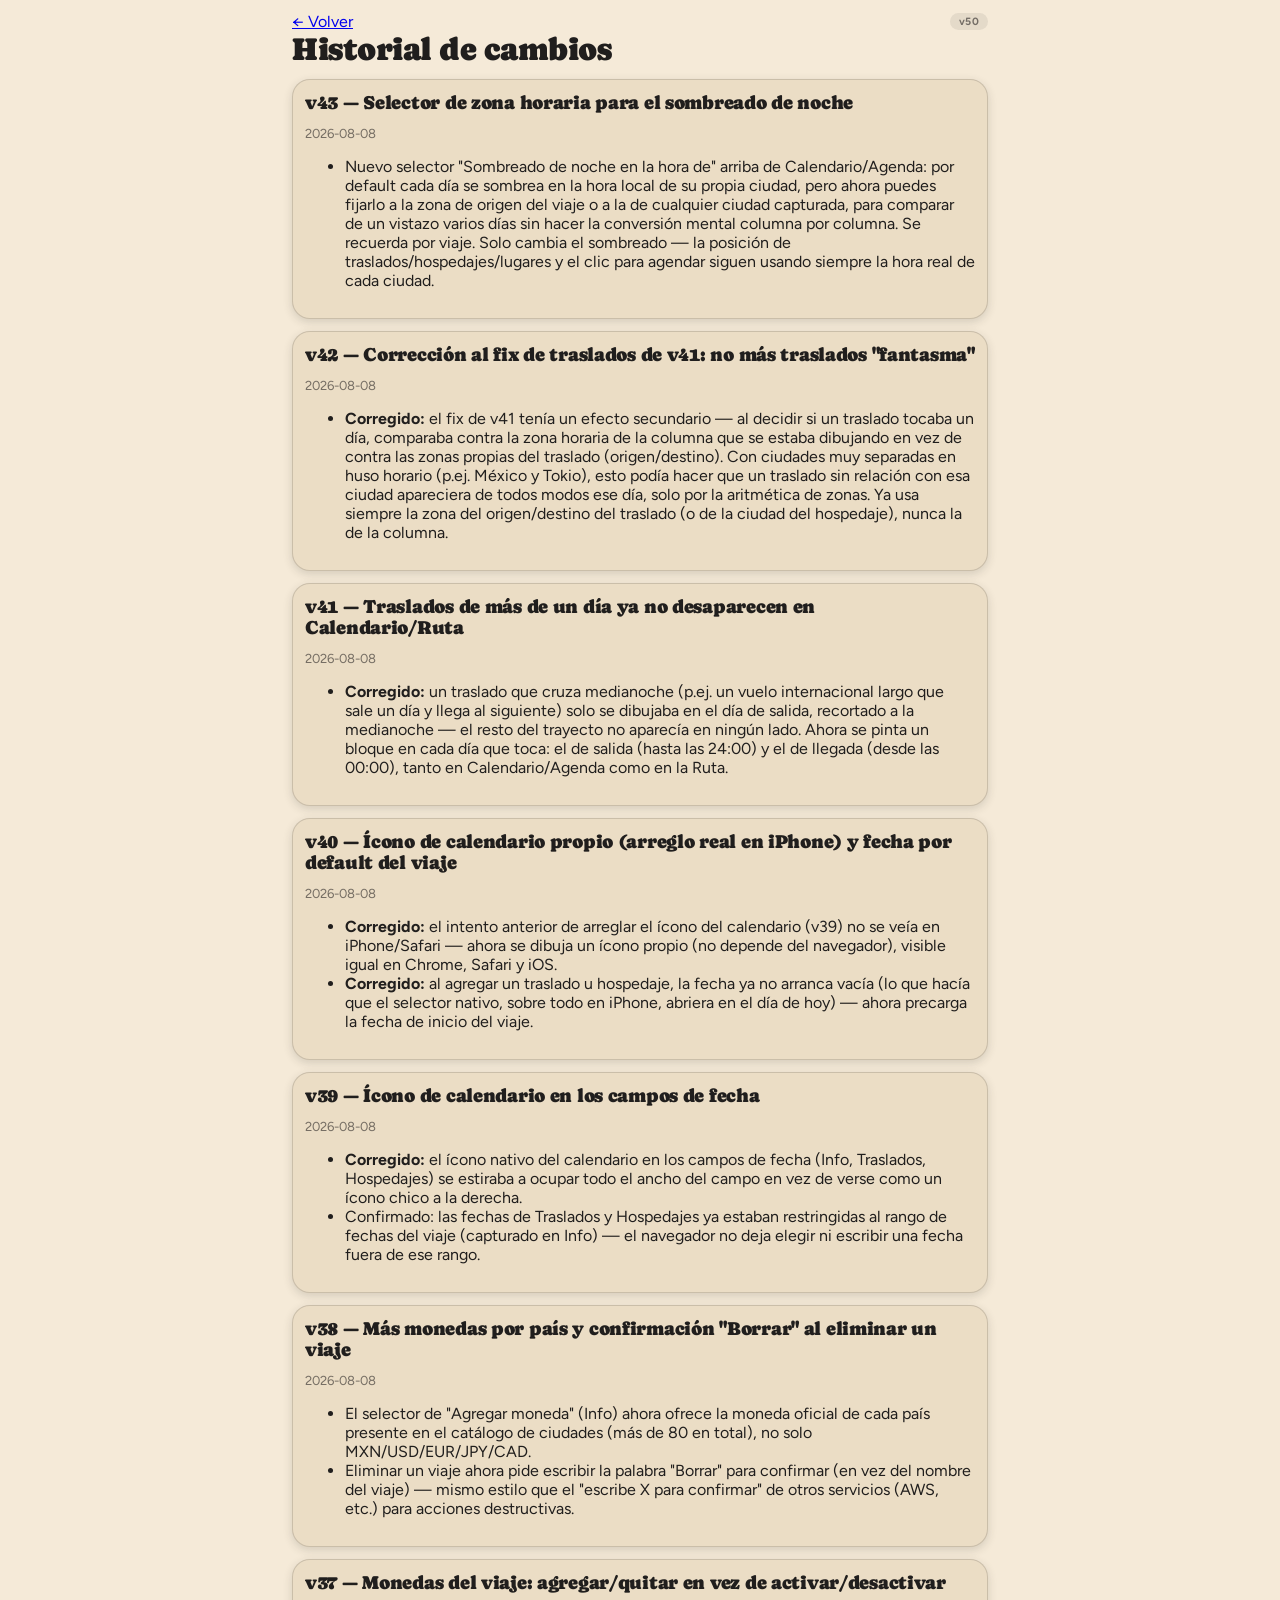
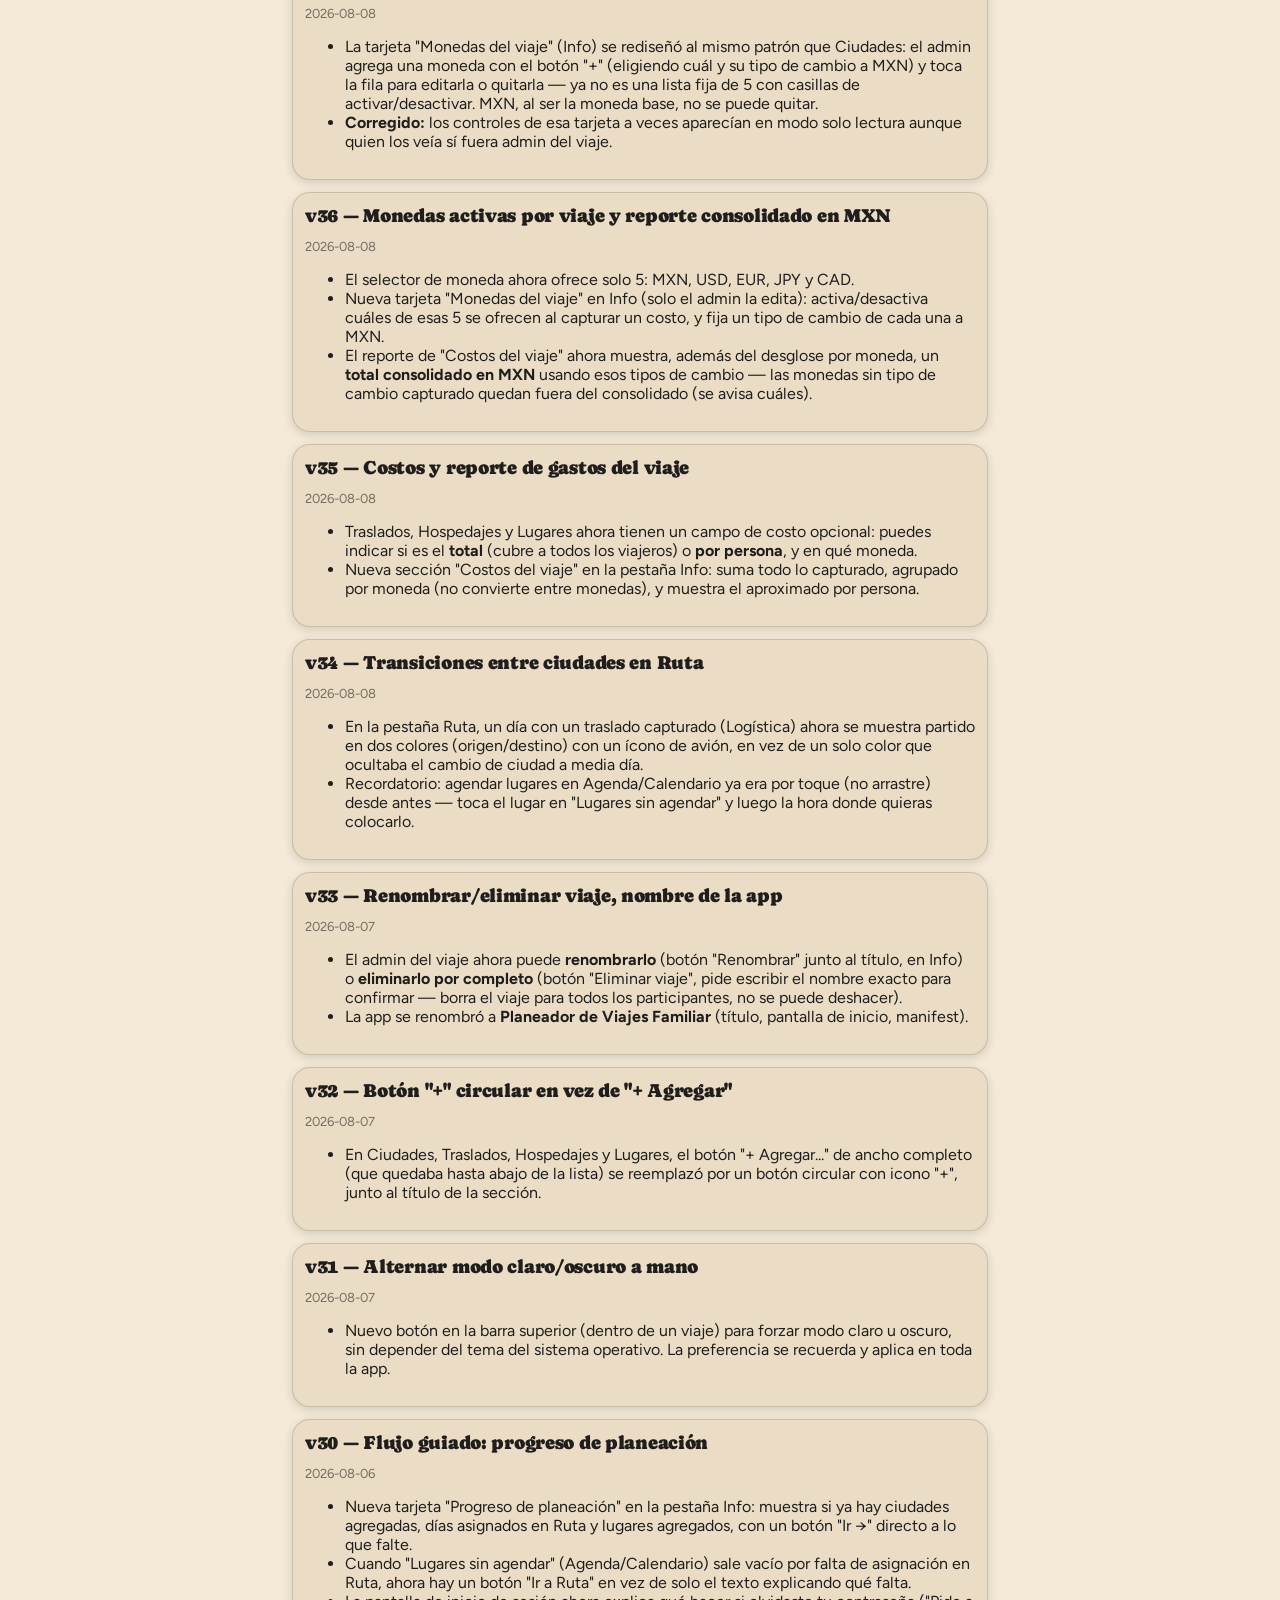
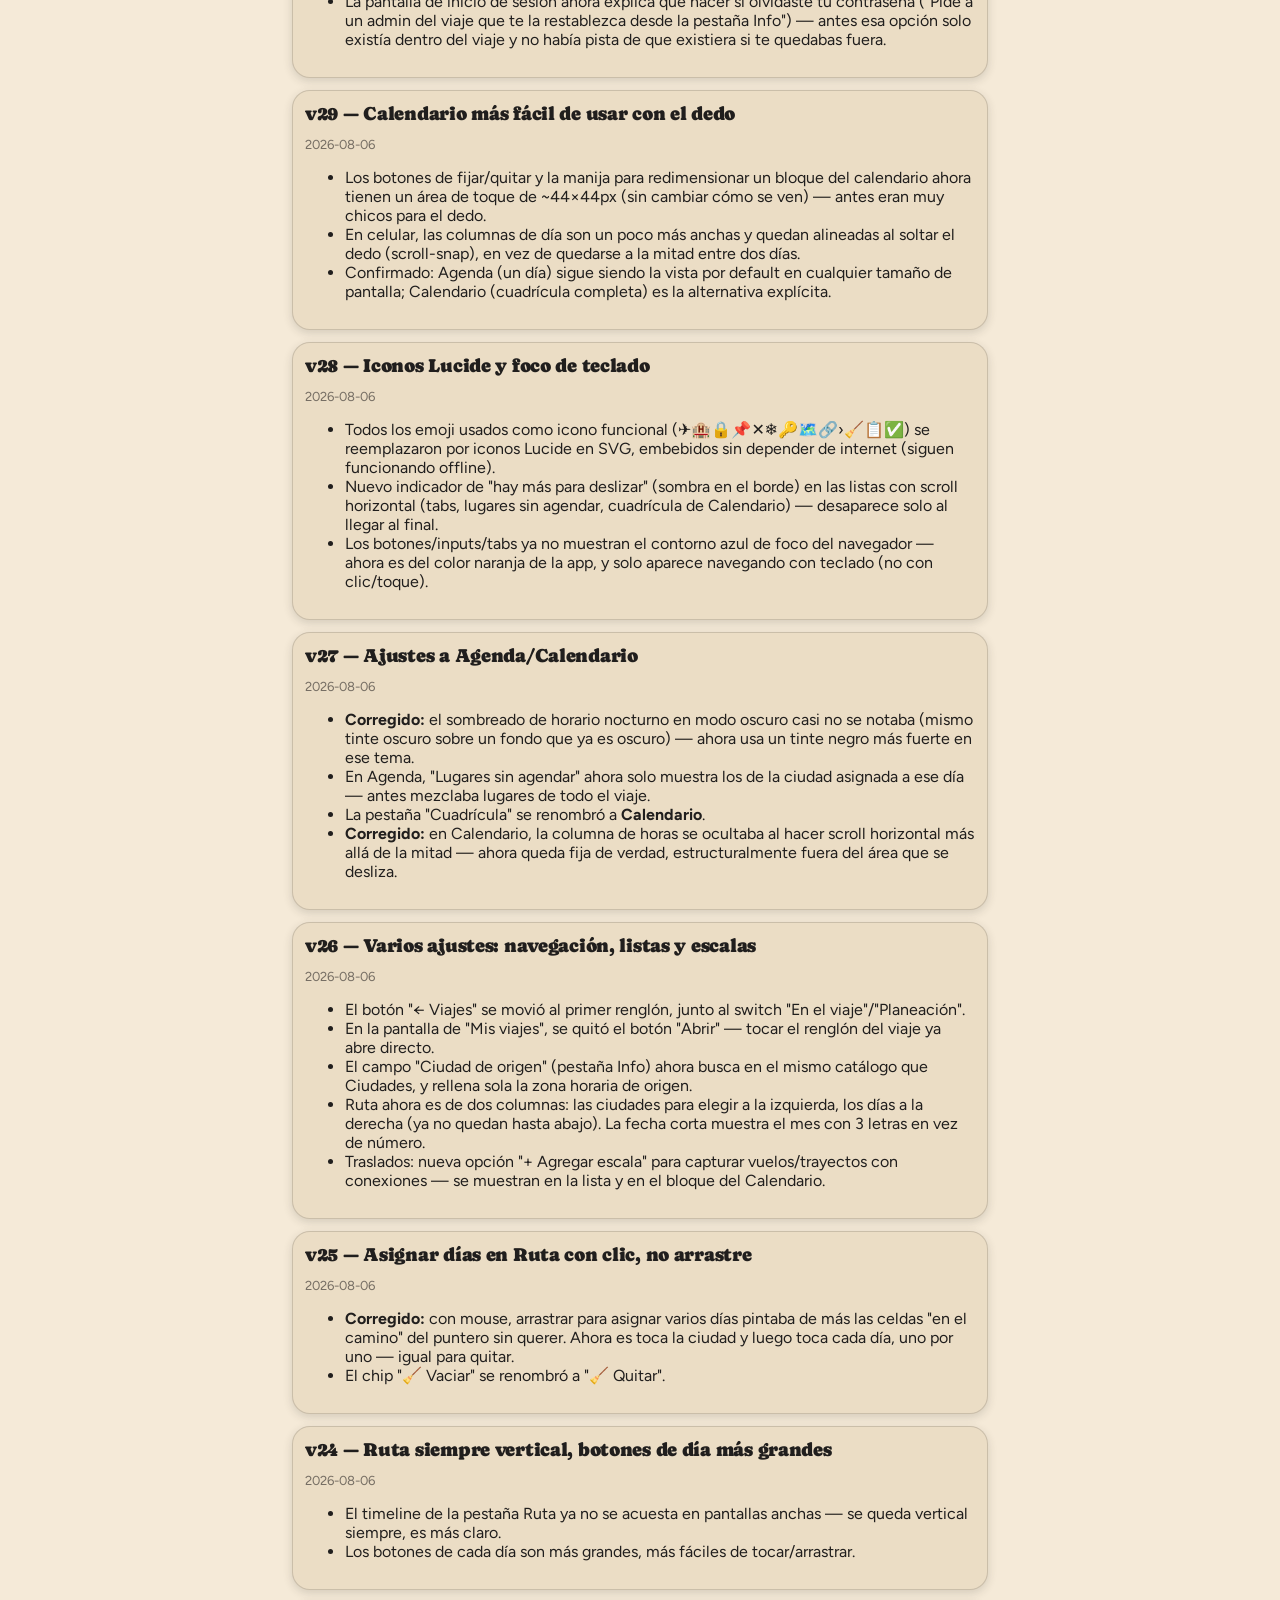
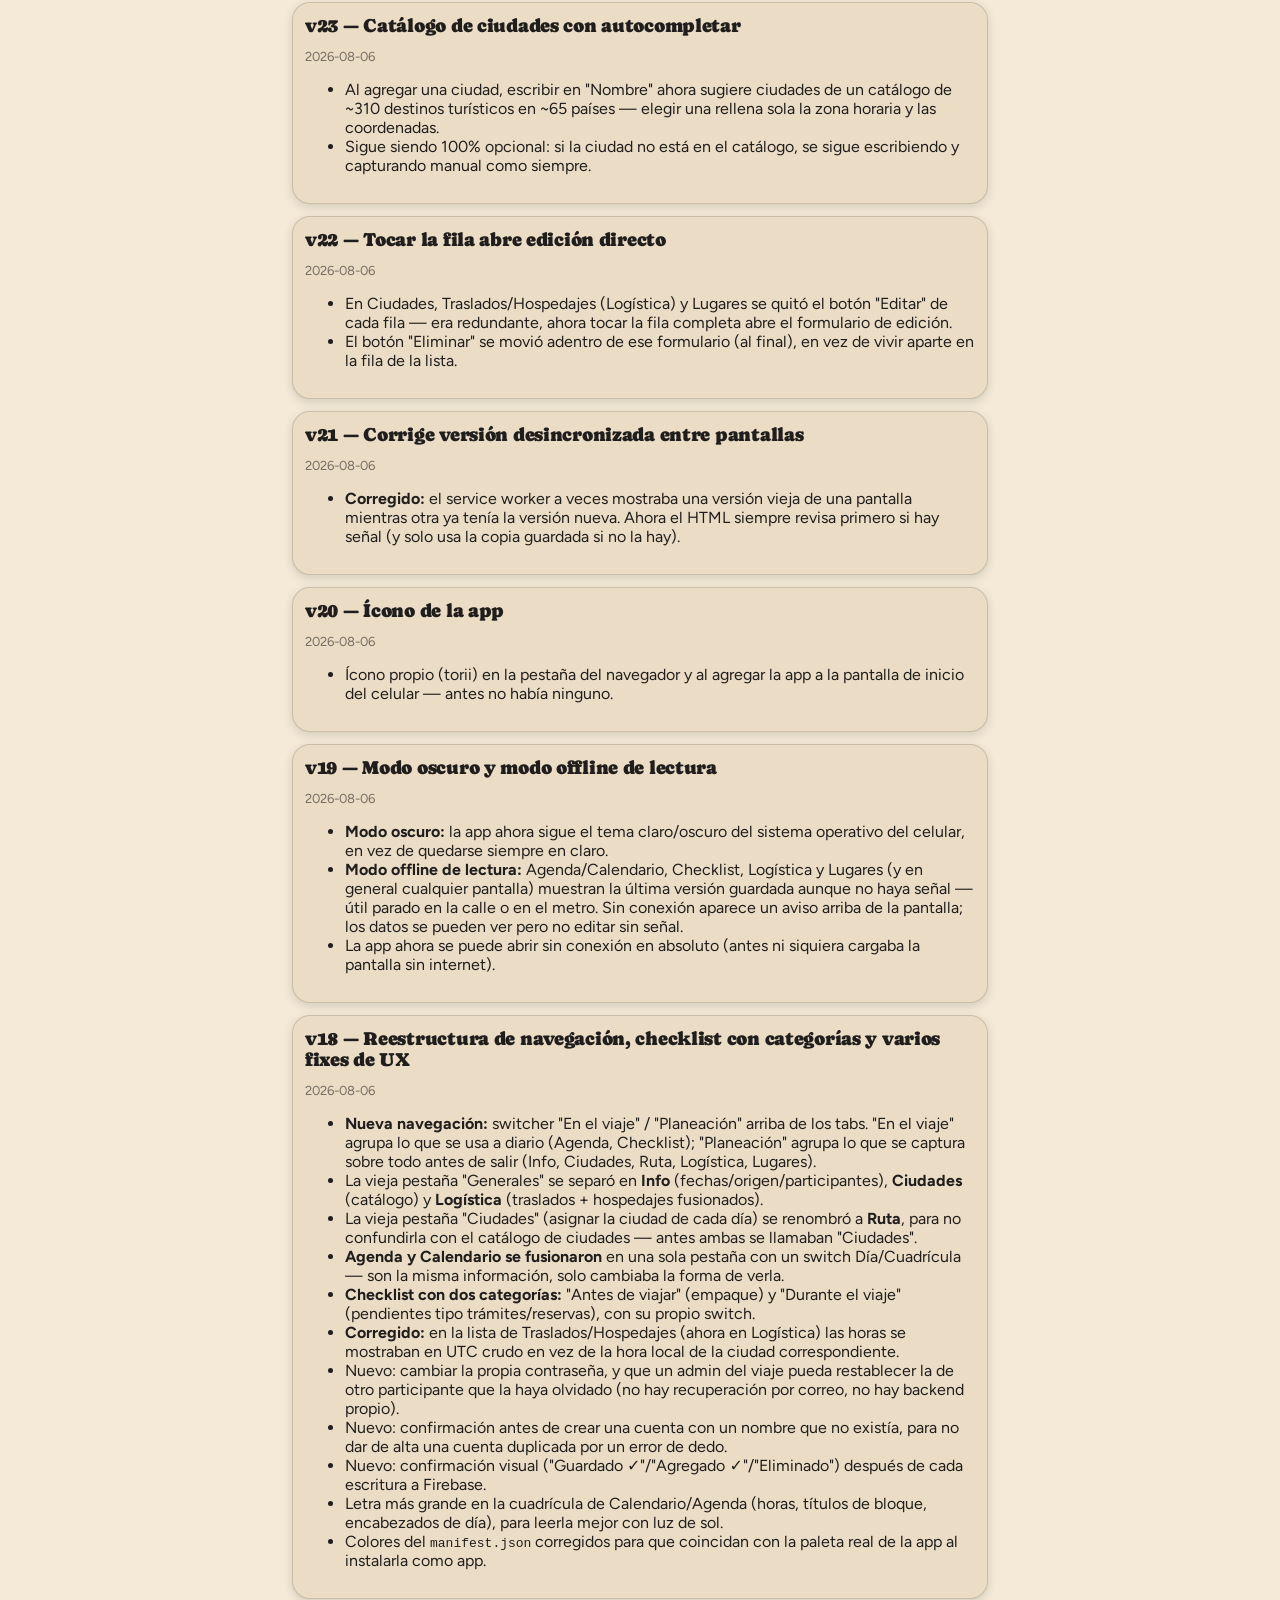
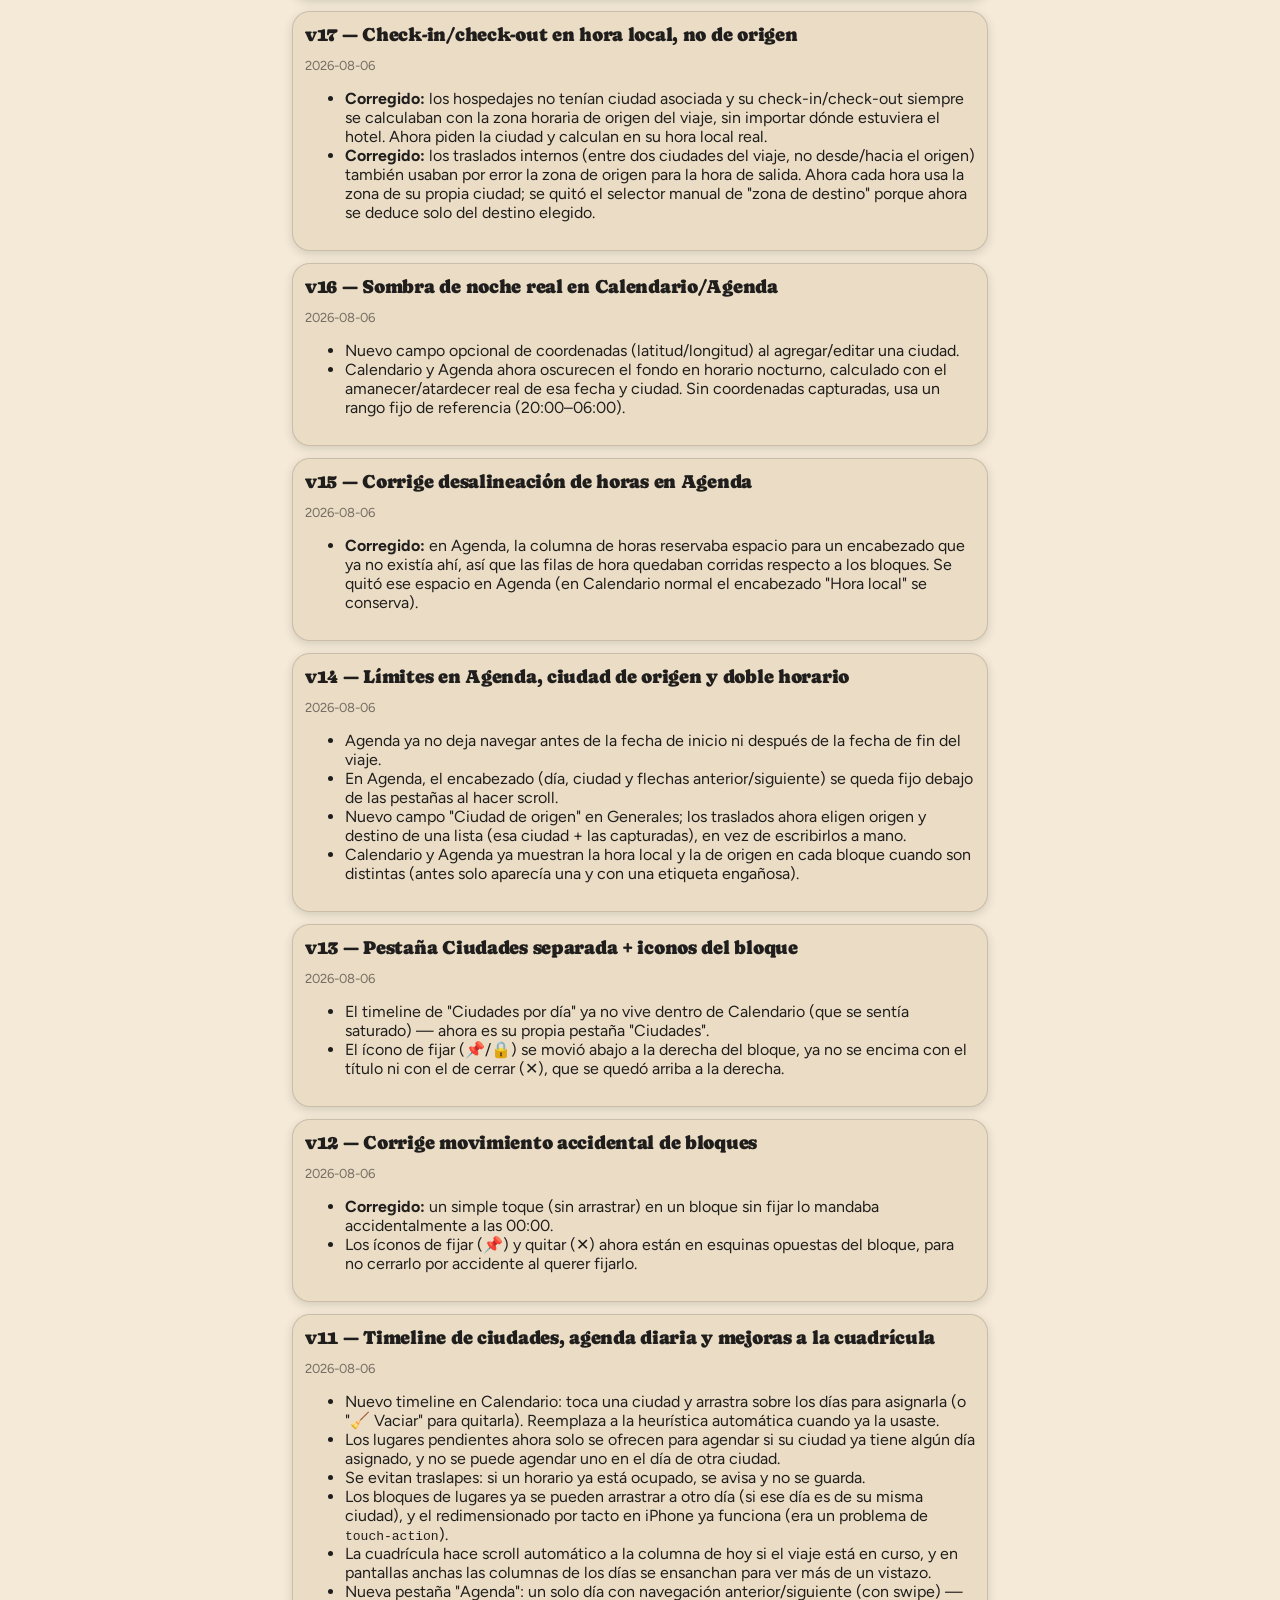
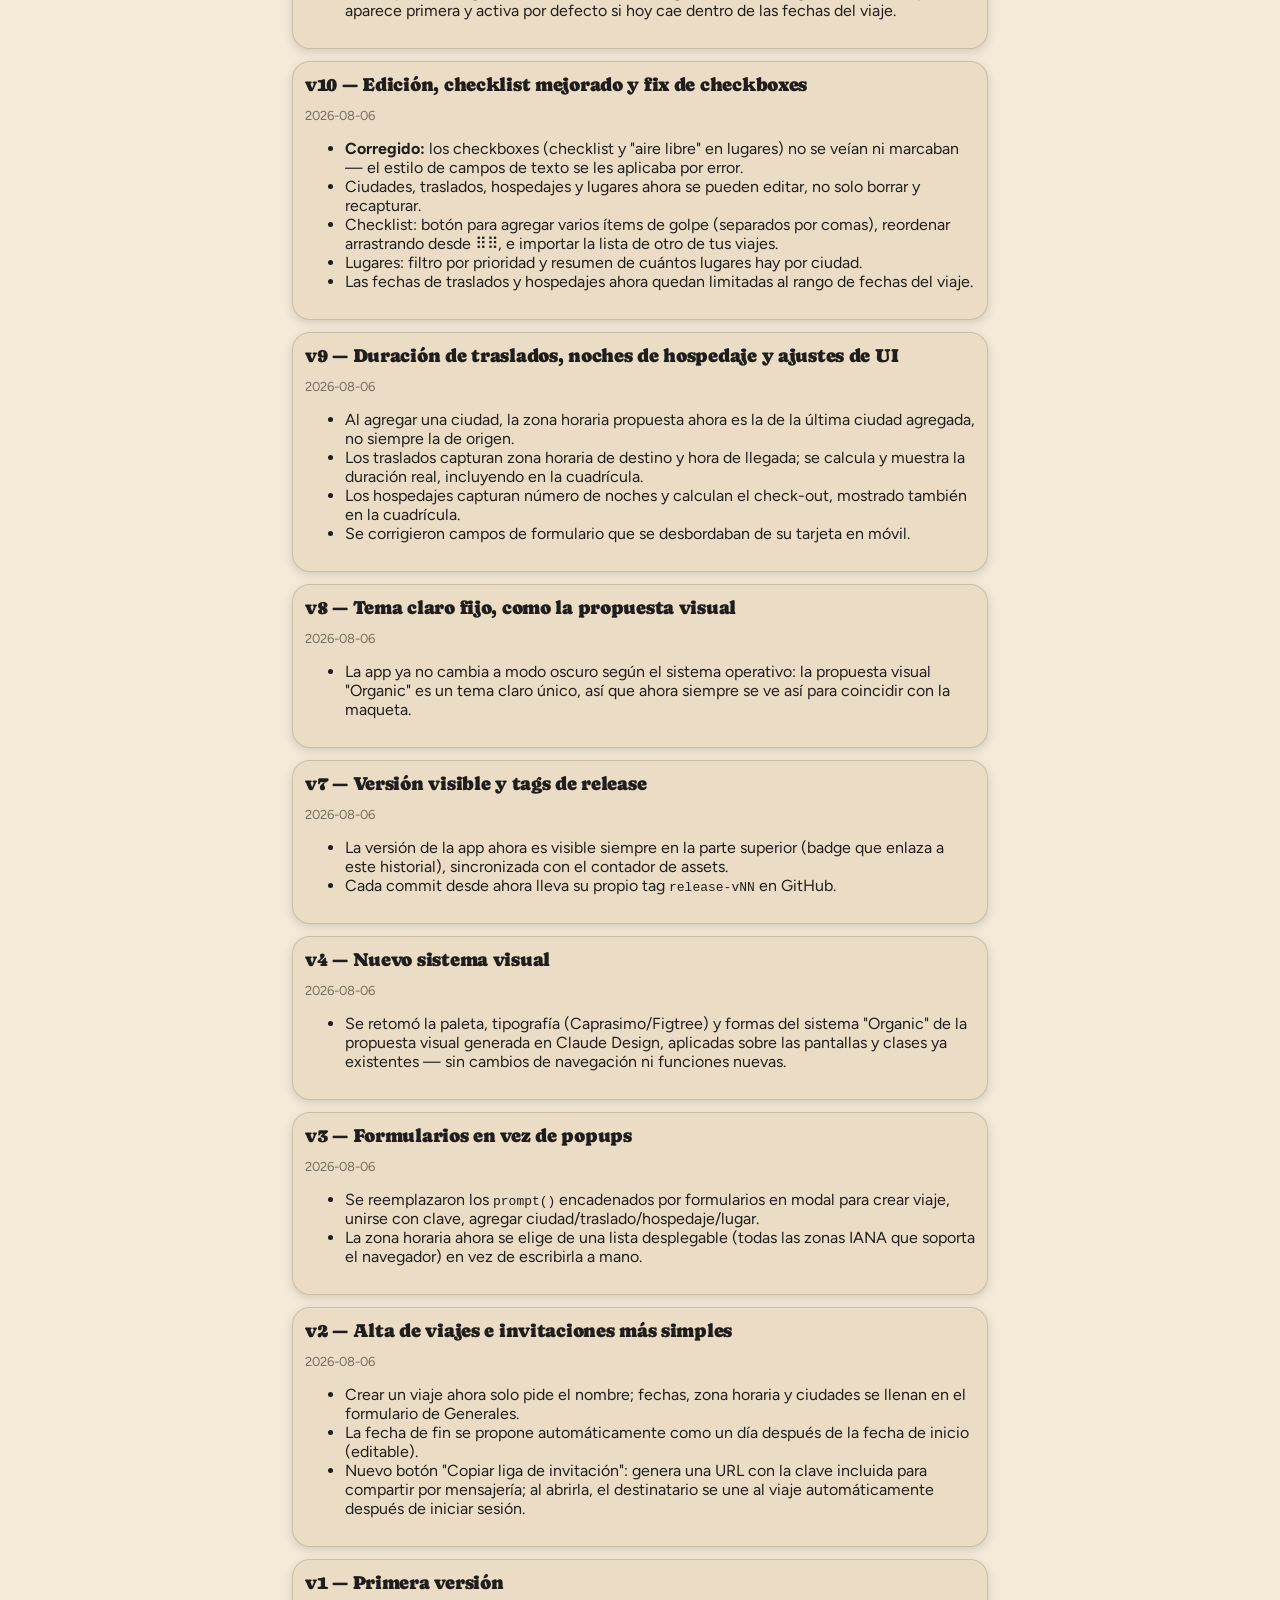
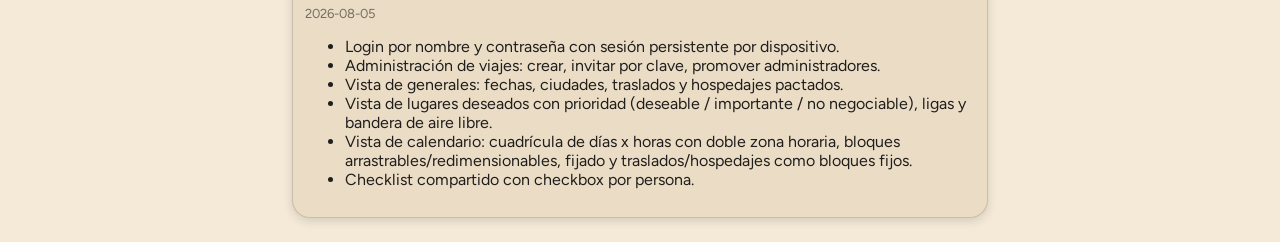
==== historial.html @ 8b8c6924 "feat: accesos directos a Mapa/sitio web en los bloques de Calendario/Agenda Si un lugar tiene liga d" ====
<!DOCTYPE html>
<html lang="es">
<head>
<meta charset="UTF-8">
<meta name="viewport" content="width=device-width, initial-scale=1">
<meta name="theme-color" content="#c67139" media="(prefers-color-scheme: light)">
<meta name="theme-color" content="#1c1815" media="(prefers-color-scheme: dark)">
<script src="js/tema.js?v=50"></script>
<title>Historial de cambios — Planeador Familiar</title>
<link rel="manifest" href="manifest.json">
<link rel="icon" type="image/png" sizes="16x16" href="icons/favicon-16.png">
<link rel="icon" type="image/png" sizes="32x32" href="icons/favicon-32.png">
<link rel="icon" type="image/png" sizes="48x48" href="icons/favicon-48.png">
<link rel="apple-touch-icon" href="icons/apple-touch-icon.png">
<link rel="stylesheet" href="css/estilos.css?v=50">
</head>
<body>
  <div class="contenedor">
    <div style="display:flex;justify-content:space-between;align-items:center;">
      <a href="index.html">← Volver</a>
      <span class="version-badge" id="badge-version"></span>
    </div>
    <h1>Historial de cambios</h1>

    <div class="tarjeta">
      <h3>v43 — Selector de zona horaria para el sombreado de noche</h3>
      <p style="font-size:13px;color:var(--color-texto-suave)">2026-08-08</p>
      <ul>
        <li>Nuevo selector "Sombreado de noche en la hora de" arriba de Calendario/Agenda: por default cada día se sombrea en la hora local de su propia ciudad, pero ahora puedes fijarlo a la zona de origen del viaje o a la de cualquier ciudad capturada, para comparar de un vistazo varios días sin hacer la conversión mental columna por columna. Se recuerda por viaje. Solo cambia el sombreado — la posición de traslados/hospedajes/lugares y el clic para agendar siguen usando siempre la hora real de cada ciudad.</li>
      </ul>
    </div>

    <div class="tarjeta">
      <h3>v42 — Corrección al fix de traslados de v41: no más traslados "fantasma"</h3>
      <p style="font-size:13px;color:var(--color-texto-suave)">2026-08-08</p>
      <ul>
        <li><strong>Corregido:</strong> el fix de v41 tenía un efecto secundario — al decidir si un traslado tocaba un día, comparaba contra la zona horaria de la columna que se estaba dibujando en vez de contra las zonas propias del traslado (origen/destino). Con ciudades muy separadas en huso horario (p.ej. México y Tokio), esto podía hacer que un traslado sin relación con esa ciudad apareciera de todos modos ese día, solo por la aritmética de zonas. Ya usa siempre la zona del origen/destino del traslado (o de la ciudad del hospedaje), nunca la de la columna.</li>
      </ul>
    </div>

    <div class="tarjeta">
      <h3>v41 — Traslados de más de un día ya no desaparecen en Calendario/Ruta</h3>
      <p style="font-size:13px;color:var(--color-texto-suave)">2026-08-08</p>
      <ul>
        <li><strong>Corregido:</strong> un traslado que cruza medianoche (p.ej. un vuelo internacional largo que sale un día y llega al siguiente) solo se dibujaba en el día de salida, recortado a la medianoche — el resto del trayecto no aparecía en ningún lado. Ahora se pinta un bloque en cada día que toca: el de salida (hasta las 24:00) y el de llegada (desde las 00:00), tanto en Calendario/Agenda como en la Ruta.</li>
      </ul>
    </div>

    <div class="tarjeta">
      <h3>v40 — Ícono de calendario propio (arreglo real en iPhone) y fecha por default del viaje</h3>
      <p style="font-size:13px;color:var(--color-texto-suave)">2026-08-08</p>
      <ul>
        <li><strong>Corregido:</strong> el intento anterior de arreglar el ícono del calendario (v39) no se veía en iPhone/Safari — ahora se dibuja un ícono propio (no depende del navegador), visible igual en Chrome, Safari y iOS.</li>
        <li><strong>Corregido:</strong> al agregar un traslado u hospedaje, la fecha ya no arranca vacía (lo que hacía que el selector nativo, sobre todo en iPhone, abriera en el día de hoy) — ahora precarga la fecha de inicio del viaje.</li>
      </ul>
    </div>

    <div class="tarjeta">
      <h3>v39 — Ícono de calendario en los campos de fecha</h3>
      <p style="font-size:13px;color:var(--color-texto-suave)">2026-08-08</p>
      <ul>
        <li><strong>Corregido:</strong> el ícono nativo del calendario en los campos de fecha (Info, Traslados, Hospedajes) se estiraba a ocupar todo el ancho del campo en vez de verse como un ícono chico a la derecha.</li>
        <li>Confirmado: las fechas de Traslados y Hospedajes ya estaban restringidas al rango de fechas del viaje (capturado en Info) — el navegador no deja elegir ni escribir una fecha fuera de ese rango.</li>
      </ul>
    </div>

    <div class="tarjeta">
      <h3>v38 — Más monedas por país y confirmación "Borrar" al eliminar un viaje</h3>
      <p style="font-size:13px;color:var(--color-texto-suave)">2026-08-08</p>
      <ul>
        <li>El selector de "Agregar moneda" (Info) ahora ofrece la moneda oficial de cada país presente en el catálogo de ciudades (más de 80 en total), no solo MXN/USD/EUR/JPY/CAD.</li>
        <li>Eliminar un viaje ahora pide escribir la palabra "Borrar" para confirmar (en vez del nombre del viaje) — mismo estilo que el "escribe X para confirmar" de otros servicios (AWS, etc.) para acciones destructivas.</li>
      </ul>
    </div>

    <div class="tarjeta">
      <h3>v37 — Monedas del viaje: agregar/quitar en vez de activar/desactivar</h3>
      <p style="font-size:13px;color:var(--color-texto-suave)">2026-08-08</p>
      <ul>
        <li>La tarjeta "Monedas del viaje" (Info) se rediseñó al mismo patrón que Ciudades: el admin agrega una moneda con el botón "+" (eligiendo cuál y su tipo de cambio a MXN) y toca la fila para editarla o quitarla — ya no es una lista fija de 5 con casillas de activar/desactivar. MXN, al ser la moneda base, no se puede quitar.</li>
        <li><strong>Corregido:</strong> los controles de esa tarjeta a veces aparecían en modo solo lectura aunque quien los veía sí fuera admin del viaje.</li>
      </ul>
    </div>

    <div class="tarjeta">
      <h3>v36 — Monedas activas por viaje y reporte consolidado en MXN</h3>
      <p style="font-size:13px;color:var(--color-texto-suave)">2026-08-08</p>
      <ul>
        <li>El selector de moneda ahora ofrece solo 5: MXN, USD, EUR, JPY y CAD.</li>
        <li>Nueva tarjeta "Monedas del viaje" en Info (solo el admin la edita): activa/desactiva cuáles de esas 5 se ofrecen al capturar un costo, y fija un tipo de cambio de cada una a MXN.</li>
        <li>El reporte de "Costos del viaje" ahora muestra, además del desglose por moneda, un <strong>total consolidado en MXN</strong> usando esos tipos de cambio — las monedas sin tipo de cambio capturado quedan fuera del consolidado (se avisa cuáles).</li>
      </ul>
    </div>

    <div class="tarjeta">
      <h3>v35 — Costos y reporte de gastos del viaje</h3>
      <p style="font-size:13px;color:var(--color-texto-suave)">2026-08-08</p>
      <ul>
        <li>Traslados, Hospedajes y Lugares ahora tienen un campo de costo opcional: puedes indicar si es el <strong>total</strong> (cubre a todos los viajeros) o <strong>por persona</strong>, y en qué moneda.</li>
        <li>Nueva sección "Costos del viaje" en la pestaña Info: suma todo lo capturado, agrupado por moneda (no convierte entre monedas), y muestra el aproximado por persona.</li>
      </ul>
    </div>

    <div class="tarjeta">
      <h3>v34 — Transiciones entre ciudades en Ruta</h3>
      <p style="font-size:13px;color:var(--color-texto-suave)">2026-08-08</p>
      <ul>
        <li>En la pestaña Ruta, un día con un traslado capturado (Logística) ahora se muestra partido en dos colores (origen/destino) con un ícono de avión, en vez de un solo color que ocultaba el cambio de ciudad a media día.</li>
        <li>Recordatorio: agendar lugares en Agenda/Calendario ya era por toque (no arrastre) desde antes — toca el lugar en "Lugares sin agendar" y luego la hora donde quieras colocarlo.</li>
      </ul>
    </div>

    <div class="tarjeta">
      <h3>v33 — Renombrar/eliminar viaje, nombre de la app</h3>
      <p style="font-size:13px;color:var(--color-texto-suave)">2026-08-07</p>
      <ul>
        <li>El admin del viaje ahora puede <strong>renombrarlo</strong> (botón "Renombrar" junto al título, en Info) o <strong>eliminarlo por completo</strong> (botón "Eliminar viaje", pide escribir el nombre exacto para confirmar — borra el viaje para todos los participantes, no se puede deshacer).</li>
        <li>La app se renombró a <strong>Planeador de Viajes Familiar</strong> (título, pantalla de inicio, manifest).</li>
      </ul>
    </div>

    <div class="tarjeta">
      <h3>v32 — Botón "+" circular en vez de "+ Agregar"</h3>
      <p style="font-size:13px;color:var(--color-texto-suave)">2026-08-07</p>
      <ul>
        <li>En Ciudades, Traslados, Hospedajes y Lugares, el botón "+ Agregar..." de ancho completo (que quedaba hasta abajo de la lista) se reemplazó por un botón circular con icono "+", junto al título de la sección.</li>
      </ul>
    </div>

    <div class="tarjeta">
      <h3>v31 — Alternar modo claro/oscuro a mano</h3>
      <p style="font-size:13px;color:var(--color-texto-suave)">2026-08-07</p>
      <ul>
        <li>Nuevo botón en la barra superior (dentro de un viaje) para forzar modo claro u oscuro, sin depender del tema del sistema operativo. La preferencia se recuerda y aplica en toda la app.</li>
      </ul>
    </div>

    <div class="tarjeta">
      <h3>v30 — Flujo guiado: progreso de planeación</h3>
      <p style="font-size:13px;color:var(--color-texto-suave)">2026-08-06</p>
      <ul>
        <li>Nueva tarjeta "Progreso de planeación" en la pestaña Info: muestra si ya hay ciudades agregadas, días asignados en Ruta y lugares agregados, con un botón "Ir →" directo a lo que falte.</li>
        <li>Cuando "Lugares sin agendar" (Agenda/Calendario) sale vacío por falta de asignación en Ruta, ahora hay un botón "Ir a Ruta" en vez de solo el texto explicando qué falta.</li>
        <li>La pantalla de inicio de sesión ahora explica qué hacer si olvidaste tu contraseña ("Pide a un admin del viaje que te la restablezca desde la pestaña Info") — antes esa opción solo existía dentro del viaje y no había pista de que existiera si te quedabas fuera.</li>
      </ul>
    </div>

    <div class="tarjeta">
      <h3>v29 — Calendario más fácil de usar con el dedo</h3>
      <p style="font-size:13px;color:var(--color-texto-suave)">2026-08-06</p>
      <ul>
        <li>Los botones de fijar/quitar y la manija para redimensionar un bloque del calendario ahora tienen un área de toque de ~44×44px (sin cambiar cómo se ven) — antes eran muy chicos para el dedo.</li>
        <li>En celular, las columnas de día son un poco más anchas y quedan alineadas al soltar el dedo (scroll-snap), en vez de quedarse a la mitad entre dos días.</li>
        <li>Confirmado: Agenda (un día) sigue siendo la vista por default en cualquier tamaño de pantalla; Calendario (cuadrícula completa) es la alternativa explícita.</li>
      </ul>
    </div>

    <div class="tarjeta">
      <h3>v28 — Iconos Lucide y foco de teclado</h3>
      <p style="font-size:13px;color:var(--color-texto-suave)">2026-08-06</p>
      <ul>
        <li>Todos los emoji usados como icono funcional (✈️🏨🔒📌✕❄️🔑🗺️🔗›🧹📋✅) se reemplazaron por iconos Lucide en SVG, embebidos sin depender de internet (siguen funcionando offline).</li>
        <li>Nuevo indicador de "hay más para deslizar" (sombra en el borde) en las listas con scroll horizontal (tabs, lugares sin agendar, cuadrícula de Calendario) — desaparece solo al llegar al final.</li>
        <li>Los botones/inputs/tabs ya no muestran el contorno azul de foco del navegador — ahora es del color naranja de la app, y solo aparece navegando con teclado (no con clic/toque).</li>
      </ul>
    </div>

    <div class="tarjeta">
      <h3>v27 — Ajustes a Agenda/Calendario</h3>
      <p style="font-size:13px;color:var(--color-texto-suave)">2026-08-06</p>
      <ul>
        <li><strong>Corregido:</strong> el sombreado de horario nocturno en modo oscuro casi no se notaba (mismo tinte oscuro sobre un fondo que ya es oscuro) — ahora usa un tinte negro más fuerte en ese tema.</li>
        <li>En Agenda, "Lugares sin agendar" ahora solo muestra los de la ciudad asignada a ese día — antes mezclaba lugares de todo el viaje.</li>
        <li>La pestaña "Cuadrícula" se renombró a <strong>Calendario</strong>.</li>
        <li><strong>Corregido:</strong> en Calendario, la columna de horas se ocultaba al hacer scroll horizontal más allá de la mitad — ahora queda fija de verdad, estructuralmente fuera del área que se desliza.</li>
      </ul>
    </div>

    <div class="tarjeta">
      <h3>v26 — Varios ajustes: navegación, listas y escalas</h3>
      <p style="font-size:13px;color:var(--color-texto-suave)">2026-08-06</p>
      <ul>
        <li>El botón "← Viajes" se movió al primer renglón, junto al switch "En el viaje"/"Planeación".</li>
        <li>En la pantalla de "Mis viajes", se quitó el botón "Abrir" — tocar el renglón del viaje ya abre directo.</li>
        <li>El campo "Ciudad de origen" (pestaña Info) ahora busca en el mismo catálogo que Ciudades, y rellena sola la zona horaria de origen.</li>
        <li>Ruta ahora es de dos columnas: las ciudades para elegir a la izquierda, los días a la derecha (ya no quedan hasta abajo). La fecha corta muestra el mes con 3 letras en vez de número.</li>
        <li>Traslados: nueva opción "+ Agregar escala" para capturar vuelos/trayectos con conexiones — se muestran en la lista y en el bloque del Calendario.</li>
      </ul>
    </div>

    <div class="tarjeta">
      <h3>v25 — Asignar días en Ruta con clic, no arrastre</h3>
      <p style="font-size:13px;color:var(--color-texto-suave)">2026-08-06</p>
      <ul>
        <li><strong>Corregido:</strong> con mouse, arrastrar para asignar varios días pintaba de más las celdas "en el camino" del puntero sin querer. Ahora es toca la ciudad y luego toca cada día, uno por uno — igual para quitar.</li>
        <li>El chip "🧹 Vaciar" se renombró a "🧹 Quitar".</li>
      </ul>
    </div>

    <div class="tarjeta">
      <h3>v24 — Ruta siempre vertical, botones de día más grandes</h3>
      <p style="font-size:13px;color:var(--color-texto-suave)">2026-08-06</p>
      <ul>
        <li>El timeline de la pestaña Ruta ya no se acuesta en pantallas anchas — se queda vertical siempre, es más claro.</li>
        <li>Los botones de cada día son más grandes, más fáciles de tocar/arrastrar.</li>
      </ul>
    </div>

    <div class="tarjeta">
      <h3>v23 — Catálogo de ciudades con autocompletar</h3>
      <p style="font-size:13px;color:var(--color-texto-suave)">2026-08-06</p>
      <ul>
        <li>Al agregar una ciudad, escribir en "Nombre" ahora sugiere ciudades de un catálogo de ~310 destinos turísticos en ~65 países — elegir una rellena sola la zona horaria y las coordenadas.</li>
        <li>Sigue siendo 100% opcional: si la ciudad no está en el catálogo, se sigue escribiendo y capturando manual como siempre.</li>
      </ul>
    </div>

    <div class="tarjeta">
      <h3>v22 — Tocar la fila abre edición directo</h3>
      <p style="font-size:13px;color:var(--color-texto-suave)">2026-08-06</p>
      <ul>
        <li>En Ciudades, Traslados/Hospedajes (Logística) y Lugares se quitó el botón "Editar" de cada fila — era redundante, ahora tocar la fila completa abre el formulario de edición.</li>
        <li>El botón "Eliminar" se movió adentro de ese formulario (al final), en vez de vivir aparte en la fila de la lista.</li>
      </ul>
    </div>

    <div class="tarjeta">
      <h3>v21 — Corrige versión desincronizada entre pantallas</h3>
      <p style="font-size:13px;color:var(--color-texto-suave)">2026-08-06</p>
      <ul>
        <li><strong>Corregido:</strong> el service worker a veces mostraba una versión vieja de una pantalla mientras otra ya tenía la versión nueva. Ahora el HTML siempre revisa primero si hay señal (y solo usa la copia guardada si no la hay).</li>
      </ul>
    </div>

    <div class="tarjeta">
      <h3>v20 — Ícono de la app</h3>
      <p style="font-size:13px;color:var(--color-texto-suave)">2026-08-06</p>
      <ul>
        <li>Ícono propio (torii) en la pestaña del navegador y al agregar la app a la pantalla de inicio del celular — antes no había ninguno.</li>
      </ul>
    </div>

    <div class="tarjeta">
      <h3>v19 — Modo oscuro y modo offline de lectura</h3>
      <p style="font-size:13px;color:var(--color-texto-suave)">2026-08-06</p>
      <ul>
        <li><strong>Modo oscuro:</strong> la app ahora sigue el tema claro/oscuro del sistema operativo del celular, en vez de quedarse siempre en claro.</li>
        <li><strong>Modo offline de lectura:</strong> Agenda/Calendario, Checklist, Logística y Lugares (y en general cualquier pantalla) muestran la última versión guardada aunque no haya señal — útil parado en la calle o en el metro. Sin conexión aparece un aviso arriba de la pantalla; los datos se pueden ver pero no editar sin señal.</li>
        <li>La app ahora se puede abrir sin conexión en absoluto (antes ni siquiera cargaba la pantalla sin internet).</li>
      </ul>
    </div>

    <div class="tarjeta">
      <h3>v18 — Reestructura de navegación, checklist con categorías y varios fixes de UX</h3>
      <p style="font-size:13px;color:var(--color-texto-suave)">2026-08-06</p>
      <ul>
        <li><strong>Nueva navegación:</strong> switcher "En el viaje" / "Planeación" arriba de los tabs. "En el viaje" agrupa lo que se usa a diario (Agenda, Checklist); "Planeación" agrupa lo que se captura sobre todo antes de salir (Info, Ciudades, Ruta, Logística, Lugares).</li>
        <li>La vieja pestaña "Generales" se separó en <strong>Info</strong> (fechas/origen/participantes), <strong>Ciudades</strong> (catálogo) y <strong>Logística</strong> (traslados + hospedajes fusionados).</li>
        <li>La vieja pestaña "Ciudades" (asignar la ciudad de cada día) se renombró a <strong>Ruta</strong>, para no confundirla con el catálogo de ciudades — antes ambas se llamaban "Ciudades".</li>
        <li><strong>Agenda y Calendario se fusionaron</strong> en una sola pestaña con un switch Día/Cuadrícula — son la misma información, solo cambiaba la forma de verla.</li>
        <li><strong>Checklist con dos categorías:</strong> "Antes de viajar" (empaque) y "Durante el viaje" (pendientes tipo trámites/reservas), con su propio switch.</li>
        <li><strong>Corregido:</strong> en la lista de Traslados/Hospedajes (ahora en Logística) las horas se mostraban en UTC crudo en vez de la hora local de la ciudad correspondiente.</li>
        <li>Nuevo: cambiar la propia contraseña, y que un admin del viaje pueda restablecer la de otro participante que la haya olvidado (no hay recuperación por correo, no hay backend propio).</li>
        <li>Nuevo: confirmación antes de crear una cuenta con un nombre que no existía, para no dar de alta una cuenta duplicada por un error de dedo.</li>
        <li>Nuevo: confirmación visual ("Guardado ✓"/"Agregado ✓"/"Eliminado") después de cada escritura a Firebase.</li>
        <li>Letra más grande en la cuadrícula de Calendario/Agenda (horas, títulos de bloque, encabezados de día), para leerla mejor con luz de sol.</li>
        <li>Colores del <code>manifest.json</code> corregidos para que coincidan con la paleta real de la app al instalarla como app.</li>
      </ul>
    </div>

    <div class="tarjeta">
      <h3>v17 — Check-in/check-out en hora local, no de origen</h3>
      <p style="font-size:13px;color:var(--color-texto-suave)">2026-08-06</p>
      <ul>
        <li><strong>Corregido:</strong> los hospedajes no tenían ciudad asociada y su check-in/check-out siempre se calculaban con la zona horaria de origen del viaje, sin importar dónde estuviera el hotel. Ahora piden la ciudad y calculan en su hora local real.</li>
        <li><strong>Corregido:</strong> los traslados internos (entre dos ciudades del viaje, no desde/hacia el origen) también usaban por error la zona de origen para la hora de salida. Ahora cada hora usa la zona de su propia ciudad; se quitó el selector manual de "zona de destino" porque ahora se deduce solo del destino elegido.</li>
      </ul>
    </div>

    <div class="tarjeta">
      <h3>v16 — Sombra de noche real en Calendario/Agenda</h3>
      <p style="font-size:13px;color:var(--color-texto-suave)">2026-08-06</p>
      <ul>
        <li>Nuevo campo opcional de coordenadas (latitud/longitud) al agregar/editar una ciudad.</li>
        <li>Calendario y Agenda ahora oscurecen el fondo en horario nocturno, calculado con el amanecer/atardecer real de esa fecha y ciudad. Sin coordenadas capturadas, usa un rango fijo de referencia (20:00–06:00).</li>
      </ul>
    </div>

    <div class="tarjeta">
      <h3>v15 — Corrige desalineación de horas en Agenda</h3>
      <p style="font-size:13px;color:var(--color-texto-suave)">2026-08-06</p>
      <ul>
        <li><strong>Corregido:</strong> en Agenda, la columna de horas reservaba espacio para un encabezado que ya no existía ahí, así que las filas de hora quedaban corridas respecto a los bloques. Se quitó ese espacio en Agenda (en Calendario normal el encabezado "Hora local" se conserva).</li>
      </ul>
    </div>

    <div class="tarjeta">
      <h3>v14 — Límites en Agenda, ciudad de origen y doble horario</h3>
      <p style="font-size:13px;color:var(--color-texto-suave)">2026-08-06</p>
      <ul>
        <li>Agenda ya no deja navegar antes de la fecha de inicio ni después de la fecha de fin del viaje.</li>
        <li>En Agenda, el encabezado (día, ciudad y flechas anterior/siguiente) se queda fijo debajo de las pestañas al hacer scroll.</li>
        <li>Nuevo campo "Ciudad de origen" en Generales; los traslados ahora eligen origen y destino de una lista (esa ciudad + las capturadas), en vez de escribirlos a mano.</li>
        <li>Calendario y Agenda ya muestran la hora local y la de origen en cada bloque cuando son distintas (antes solo aparecía una y con una etiqueta engañosa).</li>
      </ul>
    </div>

    <div class="tarjeta">
      <h3>v13 — Pestaña Ciudades separada + iconos del bloque</h3>
      <p style="font-size:13px;color:var(--color-texto-suave)">2026-08-06</p>
      <ul>
        <li>El timeline de "Ciudades por día" ya no vive dentro de Calendario (que se sentía saturado) — ahora es su propia pestaña "Ciudades".</li>
        <li>El ícono de fijar (📌/🔒) se movió abajo a la derecha del bloque, ya no se encima con el título ni con el de cerrar (✕), que se quedó arriba a la derecha.</li>
      </ul>
    </div>

    <div class="tarjeta">
      <h3>v12 — Corrige movimiento accidental de bloques</h3>
      <p style="font-size:13px;color:var(--color-texto-suave)">2026-08-06</p>
      <ul>
        <li><strong>Corregido:</strong> un simple toque (sin arrastrar) en un bloque sin fijar lo mandaba accidentalmente a las 00:00.</li>
        <li>Los íconos de fijar (📌) y quitar (✕) ahora están en esquinas opuestas del bloque, para no cerrarlo por accidente al querer fijarlo.</li>
      </ul>
    </div>

    <div class="tarjeta">
      <h3>v11 — Timeline de ciudades, agenda diaria y mejoras a la cuadrícula</h3>
      <p style="font-size:13px;color:var(--color-texto-suave)">2026-08-06</p>
      <ul>
        <li>Nuevo timeline en Calendario: toca una ciudad y arrastra sobre los días para asignarla (o "🧹 Vaciar" para quitarla). Reemplaza a la heurística automática cuando ya la usaste.</li>
        <li>Los lugares pendientes ahora solo se ofrecen para agendar si su ciudad ya tiene algún día asignado, y no se puede agendar uno en el día de otra ciudad.</li>
        <li>Se evitan traslapes: si un horario ya está ocupado, se avisa y no se guarda.</li>
        <li>Los bloques de lugares ya se pueden arrastrar a otro día (si ese día es de su misma ciudad), y el redimensionado por tacto en iPhone ya funciona (era un problema de <code>touch-action</code>).</li>
        <li>La cuadrícula hace scroll automático a la columna de hoy si el viaje está en curso, y en pantallas anchas las columnas de los días se ensanchan para ver más de un vistazo.</li>
        <li>Nueva pestaña "Agenda": un solo día con navegación anterior/siguiente (con swipe) — aparece primera y activa por defecto si hoy cae dentro de las fechas del viaje.</li>
      </ul>
    </div>

    <div class="tarjeta">
      <h3>v10 — Edición, checklist mejorado y fix de checkboxes</h3>
      <p style="font-size:13px;color:var(--color-texto-suave)">2026-08-06</p>
      <ul>
        <li><strong>Corregido:</strong> los checkboxes (checklist y "aire libre" en lugares) no se veían ni marcaban — el estilo de campos de texto se les aplicaba por error.</li>
        <li>Ciudades, traslados, hospedajes y lugares ahora se pueden editar, no solo borrar y recapturar.</li>
        <li>Checklist: botón para agregar varios ítems de golpe (separados por comas), reordenar arrastrando desde ⠿⠿, e importar la lista de otro de tus viajes.</li>
        <li>Lugares: filtro por prioridad y resumen de cuántos lugares hay por ciudad.</li>
        <li>Las fechas de traslados y hospedajes ahora quedan limitadas al rango de fechas del viaje.</li>
      </ul>
    </div>

    <div class="tarjeta">
      <h3>v9 — Duración de traslados, noches de hospedaje y ajustes de UI</h3>
      <p style="font-size:13px;color:var(--color-texto-suave)">2026-08-06</p>
      <ul>
        <li>Al agregar una ciudad, la zona horaria propuesta ahora es la de la última ciudad agregada, no siempre la de origen.</li>
        <li>Los traslados capturan zona horaria de destino y hora de llegada; se calcula y muestra la duración real, incluyendo en la cuadrícula.</li>
        <li>Los hospedajes capturan número de noches y calculan el check-out, mostrado también en la cuadrícula.</li>
        <li>Se corrigieron campos de formulario que se desbordaban de su tarjeta en móvil.</li>
      </ul>
    </div>

    <div class="tarjeta">
      <h3>v8 — Tema claro fijo, como la propuesta visual</h3>
      <p style="font-size:13px;color:var(--color-texto-suave)">2026-08-06</p>
      <ul>
        <li>La app ya no cambia a modo oscuro según el sistema operativo: la propuesta visual "Organic" es un tema claro único, así que ahora siempre se ve así para coincidir con la maqueta.</li>
      </ul>
    </div>

    <div class="tarjeta">
      <h3>v7 — Versión visible y tags de release</h3>
      <p style="font-size:13px;color:var(--color-texto-suave)">2026-08-06</p>
      <ul>
        <li>La versión de la app ahora es visible siempre en la parte superior (badge que enlaza a este historial), sincronizada con el contador de assets.</li>
        <li>Cada commit desde ahora lleva su propio tag <code>release-vNN</code> en GitHub.</li>
      </ul>
    </div>

    <div class="tarjeta">
      <h3>v4 — Nuevo sistema visual</h3>
      <p style="font-size:13px;color:var(--color-texto-suave)">2026-08-06</p>
      <ul>
        <li>Se retomó la paleta, tipografía (Caprasimo/Figtree) y formas del sistema "Organic" de la propuesta visual generada en Claude Design, aplicadas sobre las pantallas y clases ya existentes — sin cambios de navegación ni funciones nuevas.</li>
      </ul>
    </div>

    <div class="tarjeta">
      <h3>v3 — Formularios en vez de popups</h3>
      <p style="font-size:13px;color:var(--color-texto-suave)">2026-08-06</p>
      <ul>
        <li>Se reemplazaron los <code>prompt()</code> encadenados por formularios en modal para crear viaje, unirse con clave, agregar ciudad/traslado/hospedaje/lugar.</li>
        <li>La zona horaria ahora se elige de una lista desplegable (todas las zonas IANA que soporta el navegador) en vez de escribirla a mano.</li>
      </ul>
    </div>

    <div class="tarjeta">
      <h3>v2 — Alta de viajes e invitaciones más simples</h3>
      <p style="font-size:13px;color:var(--color-texto-suave)">2026-08-06</p>
      <ul>
        <li>Crear un viaje ahora solo pide el nombre; fechas, zona horaria y ciudades se llenan en el formulario de Generales.</li>
        <li>La fecha de fin se propone automáticamente como un día después de la fecha de inicio (editable).</li>
        <li>Nuevo botón "Copiar liga de invitación": genera una URL con la clave incluida para compartir por mensajería; al abrirla, el destinatario se une al viaje automáticamente después de iniciar sesión.</li>
      </ul>
    </div>

    <div class="tarjeta">
      <h3>v1 — Primera versión</h3>
      <p style="font-size:13px;color:var(--color-texto-suave)">2026-08-05</p>
      <ul>
        <li>Login por nombre y contraseña con sesión persistente por dispositivo.</li>
        <li>Administración de viajes: crear, invitar por clave, promover administradores.</li>
        <li>Vista de generales: fechas, ciudades, traslados y hospedajes pactados.</li>
        <li>Vista de lugares deseados con prioridad (deseable / importante / no negociable), ligas y bandera de aire libre.</li>
        <li>Vista de calendario: cuadrícula de días x horas con doble zona horaria, bloques arrastrables/redimensionables, fijado y traslados/hospedajes como bloques fijos.</li>
        <li>Checklist compartido con checkbox por persona.</li>
      </ul>
    </div>
  </div>
  <script src="js/app-version.js?v=50"></script>
  <script src="js/version.js?v=50"></script>
</body>
</html>
---- css/estilos.css ----
/* Paleta y tipografía tomadas del sistema de diseño "Organic" de la propuesta
   visual (Claude Design). Solo se retocan tokens/tipografía/formas — los
   nombres de clase y la estructura HTML no cambiaron. */
@import url('https://fonts.googleapis.com/css2?family=Caprasimo:wght@400&family=Figtree:wght@400;600;700&display=swap');

:root {
  --color-fondo: #f5ead8;
  --color-superficie: #ebddc5;
  --color-texto: #201e1d;
  --color-texto-suave: color-mix(in srgb, var(--color-texto) 58%, transparent);
  --color-borde: color-mix(in srgb, var(--color-texto) 16%, transparent);
  --color-primario: #c67139;
  --color-primario-oscuro: #8c491a;
  /* Texto sobre fondo --color-primario (botones, tabs/segmentados activos):
     fijo y NO deriva de --color-fondo — en modo oscuro --color-fondo se
     invierte y un texto que lo siguiera perdería contraste sobre el naranja. */
  --color-sobre-primario: #201e1d;
  --color-peligro: #a8402c;
  --color-exito: #728157;

  /* Colores por ciudad (se asignan en orden a medida que se agregan ciudades) */
  --color-ciudad-1: #b2622d;
  --color-ciudad-2: #728157;
  --color-ciudad-3: #8c5a3c;
  --color-ciudad-4: #a67c3d;
  --color-ciudad-5: #6b5b7a;
  --color-ciudad-6: #4f6b6b;

  /* Traslados y hospedajes: paleta reservada, no se mezcla con colores de ciudad */
  --color-traslado: #474238;
  --color-hospedaje: #643312;

  --font-heading: "Caprasimo", system-ui, sans-serif;
  --font-body: "Figtree", system-ui, sans-serif;

  --radio: 18px;
  --sombra: 0 3px 10px color-mix(in srgb, #2e2b25 16%, transparent);
  --espacio: 12px;

  /* Tinte de horario nocturno en Calendario/Agenda (vista-calendario.js,
     fondoConNoche) — distinto por tema, ver el bloque @media de abajo. */
  --color-noche-cal: rgba(32, 30, 29, 0.22);
}

/* La propuesta visual "Organic" es un tema claro único de origen; el modo
   oscuro es opcional (botón #btn-tema, js/tema.js) — el default siempre es
   claro, sin importar el tema del sistema operativo (js/tema.js fija
   data-theme="claro" explícitamente si la persona nunca tocó el botón, lo
   que le gana en especificidad a este @media). Este bloque solo queda como
   red de seguridad para el instante antes de que tema.js corra, o si algún
   día se decide volver a seguir el sistema. Solo se invierten
   fondo/superficie/texto; los colores de acento (naranja, colores de
   ciudad, traslado/hospedaje) se mantienen iguales en ambos temas — ya
   funcionan sobre superficie clara u oscura sin perder legibilidad. */
@media (prefers-color-scheme: dark) {
  :root {
    --color-fondo: #1c1815;
    --color-superficie: #262019;
    --color-texto: #f2e9dc;
    --color-primario-oscuro: #e0955c;
    --sombra: 0 3px 10px rgba(0, 0, 0, 0.5);
    /* Más fuerte y con más negro puro que en claro — sobre un fondo ya
       oscuro, el mismo tono café a 22% casi no se distingue. */
    --color-noche-cal: rgba(0, 0, 0, 0.55);
  }
}

/* Alternador manual de tema (js/tema.js, botón #btn-tema): mismos pares de
   variables que el @media de arriba, pero por atributo en <html> — así le
   gana en especificidad a prefers-color-scheme. js/tema.js siempre fija
   data-theme ("claro" por default, o lo último que la persona haya elegido
   a mano), así que en la práctica uno de estos dos bloques siempre manda. */
:root[data-theme="oscuro"] {
  --color-fondo: #1c1815;
  --color-superficie: #262019;
  --color-texto: #f2e9dc;
  --color-primario-oscuro: #e0955c;
  --sombra: 0 3px 10px rgba(0, 0, 0, 0.5);
  --color-noche-cal: rgba(0, 0, 0, 0.55);
}
:root[data-theme="claro"] {
  --color-fondo: #f5ead8;
  --color-superficie: #ebddc5;
  --color-texto: #201e1d;
  --color-primario-oscuro: #8c491a;
  --sombra: 0 3px 10px color-mix(in srgb, #2e2b25 16%, transparent);
  --color-noche-cal: rgba(32, 30, 29, 0.22);
}

* { box-sizing: border-box; }

/* Foco de teclado: se quita el outline azul por defecto del navegador y se
   reemplaza por uno del color de acento, SOLO cuando :focus-visible decide
   que corresponde mostrarlo (navegación por teclado, no clic/tap). */
:focus { outline: none; }
:focus-visible { outline: 2px solid var(--color-primario); outline-offset: 2px; }

/* Icono Lucide inline (ver js/iconos.js) — hereda el color del texto que lo
   rodea (stroke="currentColor" en el SVG). */
.icono { flex-shrink: 0; vertical-align: -3px; }
.icono-texto { margin-right: 6px; }

body {
  margin: 0;
  font-family: var(--font-body);
  background: var(--color-fondo);
  color: var(--color-texto);
  -webkit-tap-highlight-color: transparent;
}

.contenedor {
  max-width: 720px;
  margin: 0 auto;
  padding: var(--espacio);
}

.tarjeta {
  background: var(--color-superficie);
  border: 1px solid var(--color-borde);
  border-radius: var(--radio);
  box-shadow: var(--sombra);
  padding: var(--espacio);
  margin-bottom: var(--espacio);
  overflow: hidden;
}

h1, h2, h3 {
  margin: 0 0 var(--espacio) 0;
  font-family: var(--font-heading);
  font-weight: 400;
  letter-spacing: -0.015em;
}

label {
  display: block;
  font-size: 13px;
  color: var(--color-texto-suave);
  margin: 10px 0 4px;
}

input, select, textarea {
  box-sizing: border-box;
  width: 100%;
  max-width: 100%;
  min-width: 0;
  padding: 10px 14px;
  border: 1px solid var(--color-borde);
  border-radius: 999px;
  background: var(--color-fondo);
  color: var(--color-texto);
  font-size: 15px;
  font-family: var(--font-body);
  -webkit-appearance: none;
  appearance: none;
}

textarea { resize: vertical; min-height: 60px; border-radius: 18px; }

/* Checkboxes/radios NO deben heredar el estilo de pill de ancho 100% —
   por eso se veían como una barra en blanco sin marca. */
input[type="checkbox"], input[type="radio"] {
  width: 18px;
  height: 18px;
  min-width: 18px;
  flex: 0 0 auto;
  padding: 0;
  border-radius: 4px;
  accent-color: var(--color-primario);
  -webkit-appearance: auto;
  appearance: auto;
  cursor: pointer;
}
input[type="radio"] { border-radius: 50%; }

/* input[type="date"] hereda appearance:none de la regla de arriba (para el
   look de pill del resto de los campos). El ícono nativo del calendario
   (::-webkit-calendar-picker-indicator) se comporta distinto según el
   navegador con appearance:none — en Chrome/Edge de escritorio se estira a
   ocupar todo el ancho del campo, y en iOS Safari directamente desaparece
   (WebKit móvil no expone ese pseudo-elemento igual que Chromium). En vez
   de perseguir ese pseudo-elemento por navegador, se dibuja un ícono propio
   (mismo trazo que el resto de los íconos Lucide de la app) como
   background-image del input — funciona igual en todos lados porque no
   depende de ningún render nativo. El indicador nativo se deja ahí (sigue
   siendo lo que realmente abre el selector al tocarlo) pero invisible, del
   mismo tamaño del ícono dibujado, para no duplicar visualmente el ícono
   en los navegadores que sí lo pintan. */
input[type="date"] {
  position: relative;
  padding-right: 40px;
  background-repeat: no-repeat;
  background-position: right 14px center;
  background-size: 18px 18px;
  background-image: url("data:image/svg+xml,%3Csvg xmlns='http://www.w3.org/2000/svg' width='24' height='24' viewBox='0 0 24 24' fill='none' stroke='%2379746c' stroke-width='2.75' stroke-linecap='round' stroke-linejoin='round'%3E%3Crect x='3' y='4' width='18' height='18' rx='2'/%3E%3Cline x1='16' y1='2' x2='16' y2='6'/%3E%3Cline x1='8' y1='2' x2='8' y2='6'/%3E%3Cline x1='3' y1='10' x2='21' y2='10'/%3E%3C/svg%3E");
}
@media (prefers-color-scheme: dark) {
  input[type="date"] {
    background-image: url("data:image/svg+xml,%3Csvg xmlns='http://www.w3.org/2000/svg' width='24' height='24' viewBox='0 0 24 24' fill='none' stroke='%23988c88' stroke-width='2.75' stroke-linecap='round' stroke-linejoin='round'%3E%3Crect x='3' y='4' width='18' height='18' rx='2'/%3E%3Cline x1='16' y1='2' x2='16' y2='6'/%3E%3Cline x1='8' y1='2' x2='8' y2='6'/%3E%3Cline x1='3' y1='10' x2='21' y2='10'/%3E%3C/svg%3E");
  }
}
:root[data-theme="oscuro"] input[type="date"] {
  background-image: url("data:image/svg+xml,%3Csvg xmlns='http://www.w3.org/2000/svg' width='24' height='24' viewBox='0 0 24 24' fill='none' stroke='%23988c88' stroke-width='2.75' stroke-linecap='round' stroke-linejoin='round'%3E%3Crect x='3' y='4' width='18' height='18' rx='2'/%3E%3Cline x1='16' y1='2' x2='16' y2='6'/%3E%3Cline x1='8' y1='2' x2='8' y2='6'/%3E%3Cline x1='3' y1='10' x2='21' y2='10'/%3E%3C/svg%3E");
}
:root[data-theme="claro"] input[type="date"] {
  background-image: url("data:image/svg+xml,%3Csvg xmlns='http://www.w3.org/2000/svg' width='24' height='24' viewBox='0 0 24 24' fill='none' stroke='%2379746c' stroke-width='2.75' stroke-linecap='round' stroke-linejoin='round'%3E%3Crect x='3' y='4' width='18' height='18' rx='2'/%3E%3Cline x1='16' y1='2' x2='16' y2='6'/%3E%3Cline x1='8' y1='2' x2='8' y2='6'/%3E%3Cline x1='3' y1='10' x2='21' y2='10'/%3E%3C/svg%3E");
}
input[type="date"]::-webkit-calendar-picker-indicator {
  position: absolute;
  right: 0;
  top: 0;
  width: 40px;
  height: 100%;
  margin: 0;
  padding: 0;
  opacity: 0;
  cursor: pointer;
}

/* Flecha propia para <select>, ya que appearance:none quita la nativa. */
select {
  background-image:
    linear-gradient(45deg, transparent 50%, var(--color-texto-suave) 50%),
    linear-gradient(135deg, var(--color-texto-suave) 50%, transparent 50%);
  background-position:
    calc(100% - 22px) calc(50% - 2px),
    calc(100% - 17px) calc(50% - 2px);
  background-size: 5px 5px, 5px 5px;
  background-repeat: no-repeat;
  padding-right: 36px;
}

button {
  cursor: pointer;
  border: none;
  border-radius: 999px;
  padding: 10px 18px;
  font-size: 14.5px;
  font-family: var(--font-heading);
  font-weight: 400;
  background: var(--color-primario);
  color: var(--color-sobre-primario);
}
button:hover { background: var(--color-primario-oscuro); }
button.secundario { background: transparent; color: var(--color-primario); border: 1px solid var(--color-primario); }
button.peligro { background: var(--color-peligro); color: #fff2eb; }
button.texto { background: none; color: var(--color-primario); padding: 4px 6px; font-weight: 400; }

.fila-botones { display: flex; gap: 8px; flex-wrap: wrap; margin-top: var(--espacio); }

.error { color: var(--color-peligro); font-size: 13px; margin-top: 6px; min-height: 16px; }

.chip {
  display: inline-block;
  font-size: 11px;
  letter-spacing: 0.02em;
  padding: 3px 10px;
  border-radius: 999px;
  border: 1px solid var(--color-borde);
  color: var(--color-texto-suave);
}
.chip.deseable { background: color-mix(in srgb, #201e1d 6%, transparent); border-color: transparent; color: var(--color-texto-suave); }
.chip.importante { background: color-mix(in srgb, var(--color-primario) 16%, transparent); border-color: transparent; color: var(--color-primario-oscuro); font-weight: 600; }
.chip.no_negociable { background: color-mix(in srgb, var(--color-exito) 20%, transparent); border-color: transparent; color: var(--color-exito); font-weight: 700; }

/* Navegación de viaje.html: switch de grupo (En el viaje/Planeación) +
   tabs del grupo activo, ambos pegados arriba como una sola barra. */
#nav-viaje {
  position: sticky;
  top: 0;
  z-index: 20;
  background: var(--color-superficie);
  border-bottom: 1px solid var(--color-borde);
}
.tabs {
  display: flex;
  overflow-x: auto;
}

/* Indicador de "hay más para deslizar" en contenedores con scroll
   horizontal: sombra tenue en el borde, que solo aparece de ese lado si
   de verdad queda contenido oculto ahí (no cuando ya se llegó al final).
   Truco sin JS: dos capas de degradado "local" (tapan la sombra con el
   color de fondo mientras hay contenido detrás) + dos capas "scroll" fijas
   (la sombra en sí). --color-fade-x debe ser el fondo real de ese punto. */
.scroll-fade-x {
  background-image:
    linear-gradient(to right, var(--color-fade-x, var(--color-superficie)) 30%, transparent),
    linear-gradient(to left, var(--color-fade-x, var(--color-superficie)) 30%, transparent),
    linear-gradient(to right, rgba(0, 0, 0, 0.18), transparent),
    linear-gradient(to left, rgba(0, 0, 0, 0.18), transparent);
  background-position: 0 0, 100% 0, 0 0, 100% 0;
  background-repeat: no-repeat;
  background-size: 24px 100%, 24px 100%, 10px 100%, 10px 100%;
  background-attachment: local, local, scroll, scroll;
}
.tabs button {
  background: none;
  color: var(--color-texto-suave);
  border-radius: 0;
  flex: 1 1 0;
  min-width: 56px;
  padding: 12px 8px;
  display: flex;
  align-items: center;
  justify-content: center;
}
.tabs button.activo { color: var(--color-primario); border-bottom: 2px solid var(--color-primario); }

/* Switch de dos (o más) opciones: grupo "En el viaje"/"Planeación",
   Día/Cuadrícula en Agenda-Calendario, Antes de viajar/Durante el viaje
   en Checklist. */
.segmentado { display: flex; gap: 6px; margin-bottom: var(--espacio); }
.segmentado button {
  flex: 1;
  background: var(--color-fondo);
  color: var(--color-texto-suave);
  border: 1px solid var(--color-borde);
  font-size: 13px;
  padding: 8px 10px;
}
.segmentado button.activo { background: var(--color-primario); color: var(--color-sobre-primario); border-color: var(--color-primario); }

/* Fila superior de #nav-viaje: botón "← Viajes" + switch de grupo (En el
   viaje / Planeación) + badge de versión, todo en un solo renglón. */
.fila-superior { display: flex; align-items: center; gap: 8px; padding: 8px 10px 0; }
#btn-volver:disabled { opacity: 0.35; cursor: default; }
.grupo-switch { display: flex; gap: 6px; flex: 1; }
.grupo-switch button {
  flex: 1;
  background: none;
  color: var(--color-texto-suave);
  border: 1px solid var(--color-borde);
  border-radius: 999px;
  font-size: 12.5px;
  padding: 6px 10px;
}
.grupo-switch button.activo { background: var(--color-primario); color: var(--color-sobre-primario); border-color: var(--color-primario); }
.btn-tema { padding: 6px; line-height: 0; }

/* Encabezado de sección con botón "+" circular a la derecha, en vez de un
   botón "+ Agregar" de ancho completo que siempre queda hasta abajo de la
   lista (Ciudades, Traslados, Hospedajes, Lugares). */
.encabezado-seccion {
  display: flex;
  align-items: center;
  justify-content: space-between;
  gap: 8px;
  margin-bottom: var(--espacio);
}
.encabezado-seccion h2, .encabezado-seccion h3 { margin: 0; }
.btn-agregar-circular {
  flex: 0 0 auto;
  width: 36px;
  height: 36px;
  padding: 0;
  display: flex;
  align-items: center;
  justify-content: center;
}

/* Confirmación visual breve de "guardado" tras cada escritura a Firebase. */
#toast {
  position: fixed;
  left: 50%; bottom: 20px;
  transform: translateX(-50%) translateY(12px);
  background: var(--color-texto);
  color: var(--color-fondo);
  padding: 8px 18px;
  border-radius: 999px;
  font-size: 13px;
  box-shadow: var(--sombra);
  opacity: 0;
  pointer-events: none;
  transition: opacity .2s ease, transform .2s ease;
  z-index: 200;
  max-width: 90vw;
  text-align: center;
}
#toast.mostrar { opacity: 1; transform: translateX(-50%) translateY(0); }

/* Aviso de "sin conexión" — ver actualizarBannerConexion() en render-utils.js. */
#banner-sin-conexion {
  position: fixed;
  top: 0; left: 0; right: 0;
  z-index: 300;
  background: var(--color-peligro);
  color: #fff2eb;
  text-align: center;
  font-size: 12.5px;
  padding: 6px 10px;
}

/* Modal genérico */
.modal-fondo {
  position: fixed; inset: 0;
  background: color-mix(in srgb, #2e2b25 50%, transparent);
  display: flex; align-items: flex-end; justify-content: center;
  z-index: 100;
}
.modal {
  background: var(--color-superficie);
  border-radius: calc(var(--radio) * 1.3) calc(var(--radio) * 1.3) 0 0;
  padding: var(--espacio);
  width: 100%; max-width: 560px;
  max-height: 90vh; overflow-y: auto;
  box-shadow: 0 12px 32px color-mix(in srgb, #2e2b25 22%, transparent);
}
@media (min-width: 640px) {
  .modal-fondo { align-items: center; }
  .modal { border-radius: calc(var(--radio) * 1.3); }
}

/* Indicador de versión, siempre visible en la parte superior */
.version-badge {
  display: inline-block;
  font-family: var(--font-body);
  font-size: 10.5px;
  font-weight: 700;
  letter-spacing: 0.03em;
  padding: 2px 9px;
  border-radius: 999px;
  background: color-mix(in srgb, var(--color-texto) 8%, transparent);
  color: var(--color-texto-suave);
  text-decoration: none;
  white-space: nowrap;
}
.version-badge:hover { background: color-mix(in srgb, var(--color-primario) 18%, transparent); color: var(--color-primario-oscuro); }

.version-badge-flotante {
  position: fixed;
  top: 10px;
  right: 10px;
  z-index: 30;
}

.lista-item {
  display: flex; align-items: center; justify-content: space-between;
  padding: 10px 0; border-bottom: 1px solid var(--color-borde);
  gap: 8px;
}
.lista-item:last-child { border-bottom: none; }

/* Filas/tarjetas donde tocar en cualquier parte abre el modo de edición
   (el botón de eliminar vive al final de ese formulario, no aquí, para no
   duplicar la acción de "editar" con un botón aparte). */
.lista-item-clic { cursor: pointer; }
.lista-item-clic:active { background: color-mix(in srgb, var(--color-texto) 5%, transparent); }
.lista-item-chevron { color: var(--color-texto-suave); font-size: 20px; flex: 0 0 auto; }

/* Autocompletar del catálogo de ciudades (js/catalogo-ciudades.js). */
.autocompletar-envoltura { position: relative; }
.autocompletar-lista {
  position: absolute; left: 0; right: 0; top: calc(100% + 2px);
  z-index: 10;
  background: var(--color-fondo);
  border: 1px solid var(--color-borde);
  border-radius: var(--radio);
  box-shadow: var(--sombra);
  max-height: 240px;
  overflow-y: auto;
}
.autocompletar-item { padding: 10px 14px; font-size: 14px; cursor: pointer; }
.autocompletar-item:hover { background: color-mix(in srgb, var(--color-primario) 12%, transparent); }
.autocompletar-item + .autocompletar-item { border-top: 1px solid var(--color-borde); }

.oculto { display: none !important; }

/* Checklist de progreso "Ciudades → Ruta → Lugares" (pestaña Info). */
.progreso-item { display: flex; align-items: center; gap: 8px; padding: 6px 0; font-size: 13.5px; }
.progreso-item:not(:last-child) { border-bottom: 1px solid var(--color-borde); }
.progreso-circulo {
  flex: 0 0 auto; width: 16px; height: 16px; border-radius: 50%;
  border: 2px solid var(--color-borde);
}
.progreso-check { flex-shrink: 0; color: var(--color-exito); }
.progreso-texto-hecho { color: var(--color-texto-suave); text-decoration: line-through; }
.progreso-item button[data-vista] { margin-left: auto; }

@media (max-width: 480px) {
  .contenedor { padding: 8px; }
}

/* --- Vista calendario (cuadrícula) --- */
.cal-wrap { max-width: 100%; padding: 8px; }
/* La columna de horas vive FUERA de .cal-scroll (ver vista-calendario.js) —
   así queda realmente fija al deslizar los días, sin depender de
   position:sticky dentro de una fila con scroll horizontal (con eso a veces
   dejaba de pegarse a la mitad del recorrido). */
.cal-body { display: flex; border: 1px solid var(--color-borde); border-radius: var(--radio); background: var(--color-superficie); }
.cal-scroll { overflow-x: auto; flex: 1; min-width: 0; }
.cal-grid { display: flex; min-width: max-content; }
.cal-col-horas { flex: 0 0 56px; border-right: 1px solid var(--color-borde); }
.cal-header { height: 56px; display: flex; align-items: center; justify-content: center; font-size: 12.5px; color: var(--color-texto-suave); border-bottom: 1px solid var(--color-borde); }
.cal-hora-fila { height: var(--hora-px, 44px); font-size: 12px; color: var(--color-texto-suave); text-align: right; padding-right: 6px; border-top: 1px solid var(--color-borde); box-sizing: border-box; }
.cal-dia { flex: 0 0 150px; border-right: 1px solid var(--color-borde); scroll-snap-align: start; }
.cal-dia-header { height: 56px; display: flex; flex-direction: column; align-items: center; justify-content: center; border-bottom: 1px solid var(--color-borde); padding: 2px; text-align: center; }
.cal-dia-header .fecha { font-size: 12.5px; color: var(--color-texto-suave); }
.cal-dia-header .ciudad { font-size: 13.5px; font-weight: 700; font-family: var(--font-heading); }
.cal-area { position: relative; background-image: repeating-linear-gradient(to bottom, var(--color-borde) 0, var(--color-borde) 1px, transparent 1px, transparent var(--hora-px, 44px)); }
.cal-bloque { position: absolute; left: 3px; right: 3px; border-radius: 10px; padding: 4px 6px; overflow: hidden; font-size: 12.5px; color: #fff2eb; box-shadow: var(--sombra); cursor: grab; user-select: none; border: 2px solid transparent; touch-action: none; }
.cal-bloque.fijado { cursor: default; opacity: 0.96; }
.cal-bloque .titulo { font-weight: 700; font-size: 13px; line-height: 1.2; }
/* accion-quitar arriba a la derecha; accion-fijar abajo a la derecha (encima
   de la manija de redimensionar) — separadas para no cerrar por accidente
   al querer fijar, y sin taparse con el título del bloque. */
.cal-bloque .accion-fijar, .cal-bloque .accion-quitar {
  position: absolute; right: 1px; font-size: 12px; line-height: 1;
  cursor: pointer; opacity: 0.9; padding: 4px; z-index: 2;
}
.cal-bloque .accion-quitar { top: 1px; }
.cal-bloque .accion-fijar { bottom: 1px; }
/* El icono se queda chico visualmente, pero el área que responde al toque
   crece a ~44x44px (guía de accesibilidad táctil) vía un ::before invisible
   más grande — el bloque puede ser más chico que eso sin que se vea raro. */
.cal-bloque .accion-fijar::before, .cal-bloque .accion-quitar::before {
  content: ""; position: absolute; inset: -12px;
}
/* Ligas de Mapa/sitio web del lugar (si las capturó en la pestaña Lugares):
   mismo patrón que accion-fijar/accion-quitar, en espejo del lado
   izquierdo — mapa arriba, web abajo (encima de la manija de redimensionar,
   igual que accion-fijar). Color heredado del bloque (currentColor), no el
   azul de enlace por default del navegador. */
.cal-bloque .accion-mapa, .cal-bloque .accion-web {
  position: absolute; left: 1px; font-size: 12px; line-height: 1;
  cursor: pointer; opacity: 0.9; padding: 4px; z-index: 2; color: inherit;
}
.cal-bloque .accion-mapa { top: 1px; }
.cal-bloque .accion-web { bottom: 1px; }
.cal-bloque .accion-mapa::before, .cal-bloque .accion-web::before {
  content: ""; position: absolute; inset: -12px;
}
.cal-bloque .resize { position: absolute; left: 0; right: 0; bottom: 0; height: 14px; cursor: row-resize; touch-action: none; }
.cal-bloque .resize::before {
  content: ""; position: absolute; top: -15px; bottom: -15px; left: 0; right: 0;
}
.cal-bloque.cat-deseable { border-color: rgba(255,242,235,0.5); }
.cal-bloque.cat-importante { border-color: #fff2eb; }
.cal-bloque.cat-no_negociable { border-color: #fff2eb; border-width: 3px; }
.cal-pendientes { display: flex; gap: 8px; overflow-x: auto; padding: 10px 0; }
.cal-chip-pendiente { flex: 0 0 auto; padding: 8px 12px; border-radius: 999px; border: 1px solid var(--color-borde); background: var(--color-fondo); font-size: 12.5px; cursor: pointer; white-space: nowrap; }
.cal-chip-pendiente.seleccionado { background: var(--color-primario); color: var(--color-sobre-primario); border-color: var(--color-primario); }

/* Pantallas anchas (PC o celular horizontal): las columnas de días crecen
   para aprovechar el espacio y mostrar más días sin tener que hacer scroll. */
@media (min-width: 900px) {
  .cal-dia { flex: 1 1 190px; min-width: 190px; }
}

/* Móvil: columnas de día un poco más anchas (más fáciles de tocar con el
   dedo) y scroll-snap para que, al soltar el dedo, el día quede alineado en
   vez de a la mitad entre dos columnas. */
@media (max-width: 767px) {
  .cal-dia { flex: 0 0 190px; }
  .cal-scroll { scroll-snap-type: x mandatory; }
}

/* Vista Agenda: un solo día, más ancho, sin encabezado de fecha repetido
   (ya se muestra arriba en la barra de navegación). */
.cal-dia-agenda { flex: 1 1 auto; min-width: 260px; border-right: none; }
.cal-agenda-nav {
  display: flex; align-items: center; justify-content: space-between; gap: 8px;
  margin-bottom: var(--espacio);
  position: sticky; z-index: 15;
  background: var(--color-fondo);
  padding: 6px 0;
}
.cal-agenda-nav button:disabled { opacity: 0.35; cursor: default; }
.cal-agenda-fecha {
  flex: 1; text-align: center; font-family: var(--font-heading); font-size: 16px;
  text-transform: capitalize;
}

/* Pestaña Ruta: columna izquierda con las ciudades para elegir, columna
   derecha con el timeline de días — así las ciudades no quedan hasta abajo
   del todo, se eligen junto a los días que se van a tocar. */
.ruta-layout { display: flex; gap: 12px; align-items: flex-start; }
.ruta-ciudades { flex: 0 0 118px; display: flex; flex-direction: column; gap: 8px; }
.ruta-ciudades .cal-chip-pendiente { width: 100%; box-sizing: border-box; text-align: center; white-space: normal; }

/* Timeline de ciudades por día (pestaña Ruta) — siempre vertical, un día
   por fila, sin importar el ancho de pantalla: es más clara que acostada
   en pantallas anchas y evita tener que dar scroll horizontal. */
.ciudad-timeline { flex: 1; min-width: 0; display: flex; flex-direction: column; gap: 4px; }
.ct-dia {
  flex: 0 0 auto; display: flex; align-items: center; gap: 12px;
  min-height: 48px; padding: 10px 16px; border-radius: 10px;
  background: var(--color-fondo); font-size: 14px; cursor: pointer;
  user-select: none;
}
.ct-fecha { font-weight: 700; font-family: var(--font-heading); flex: 0 0 auto; }
.ct-ciudad { font-size: 13px; }
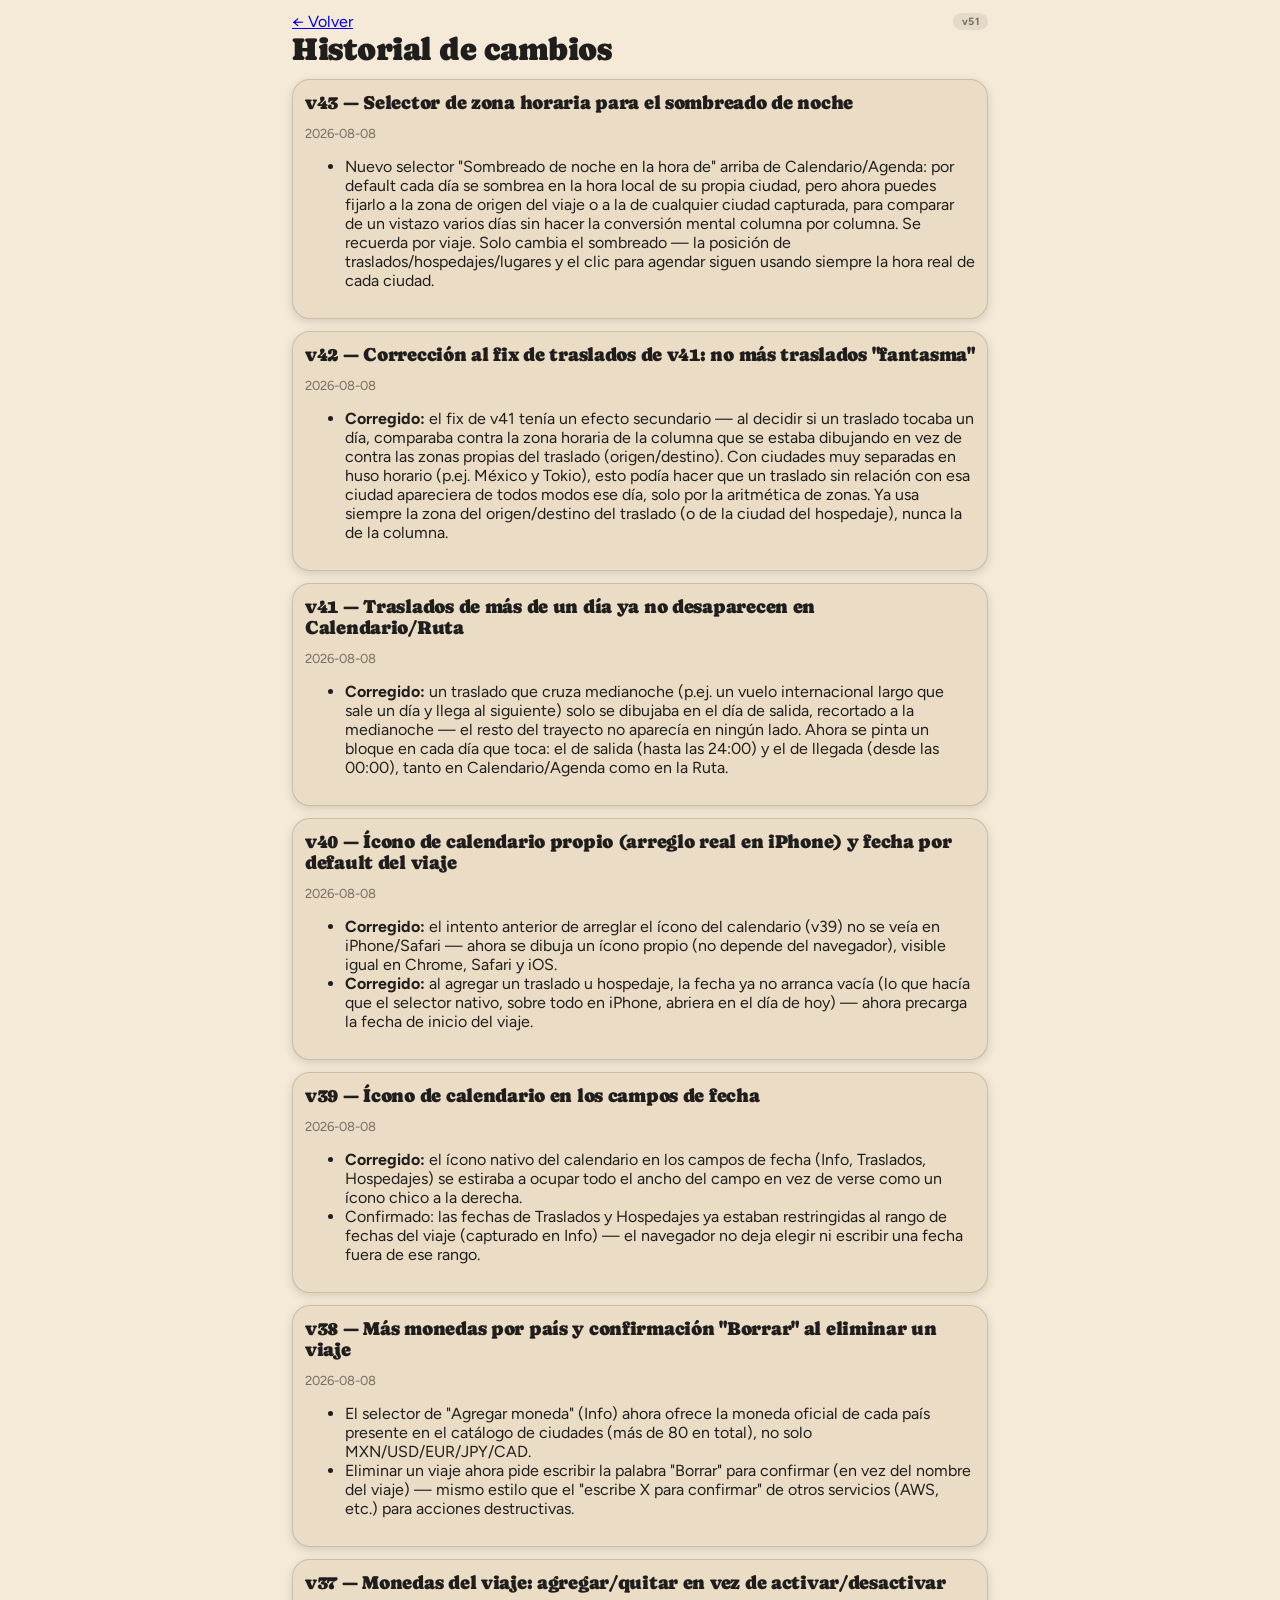
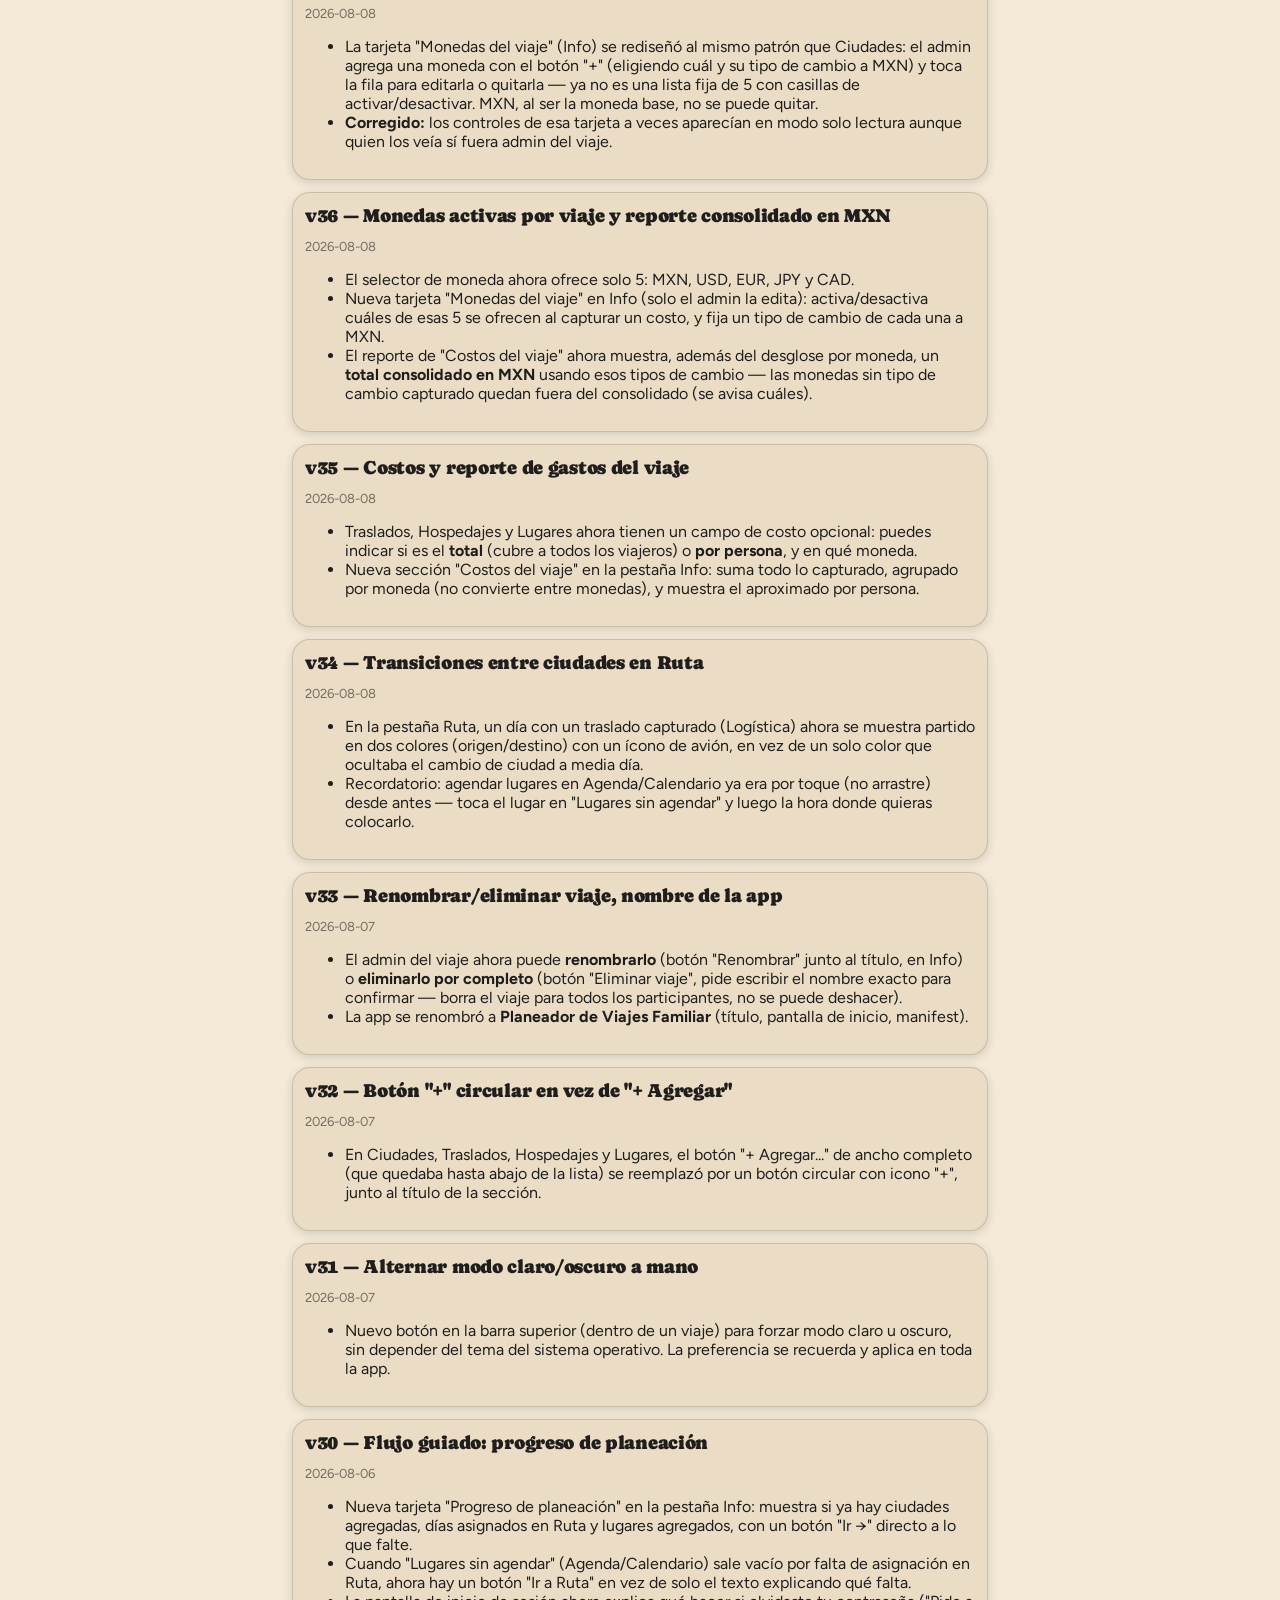
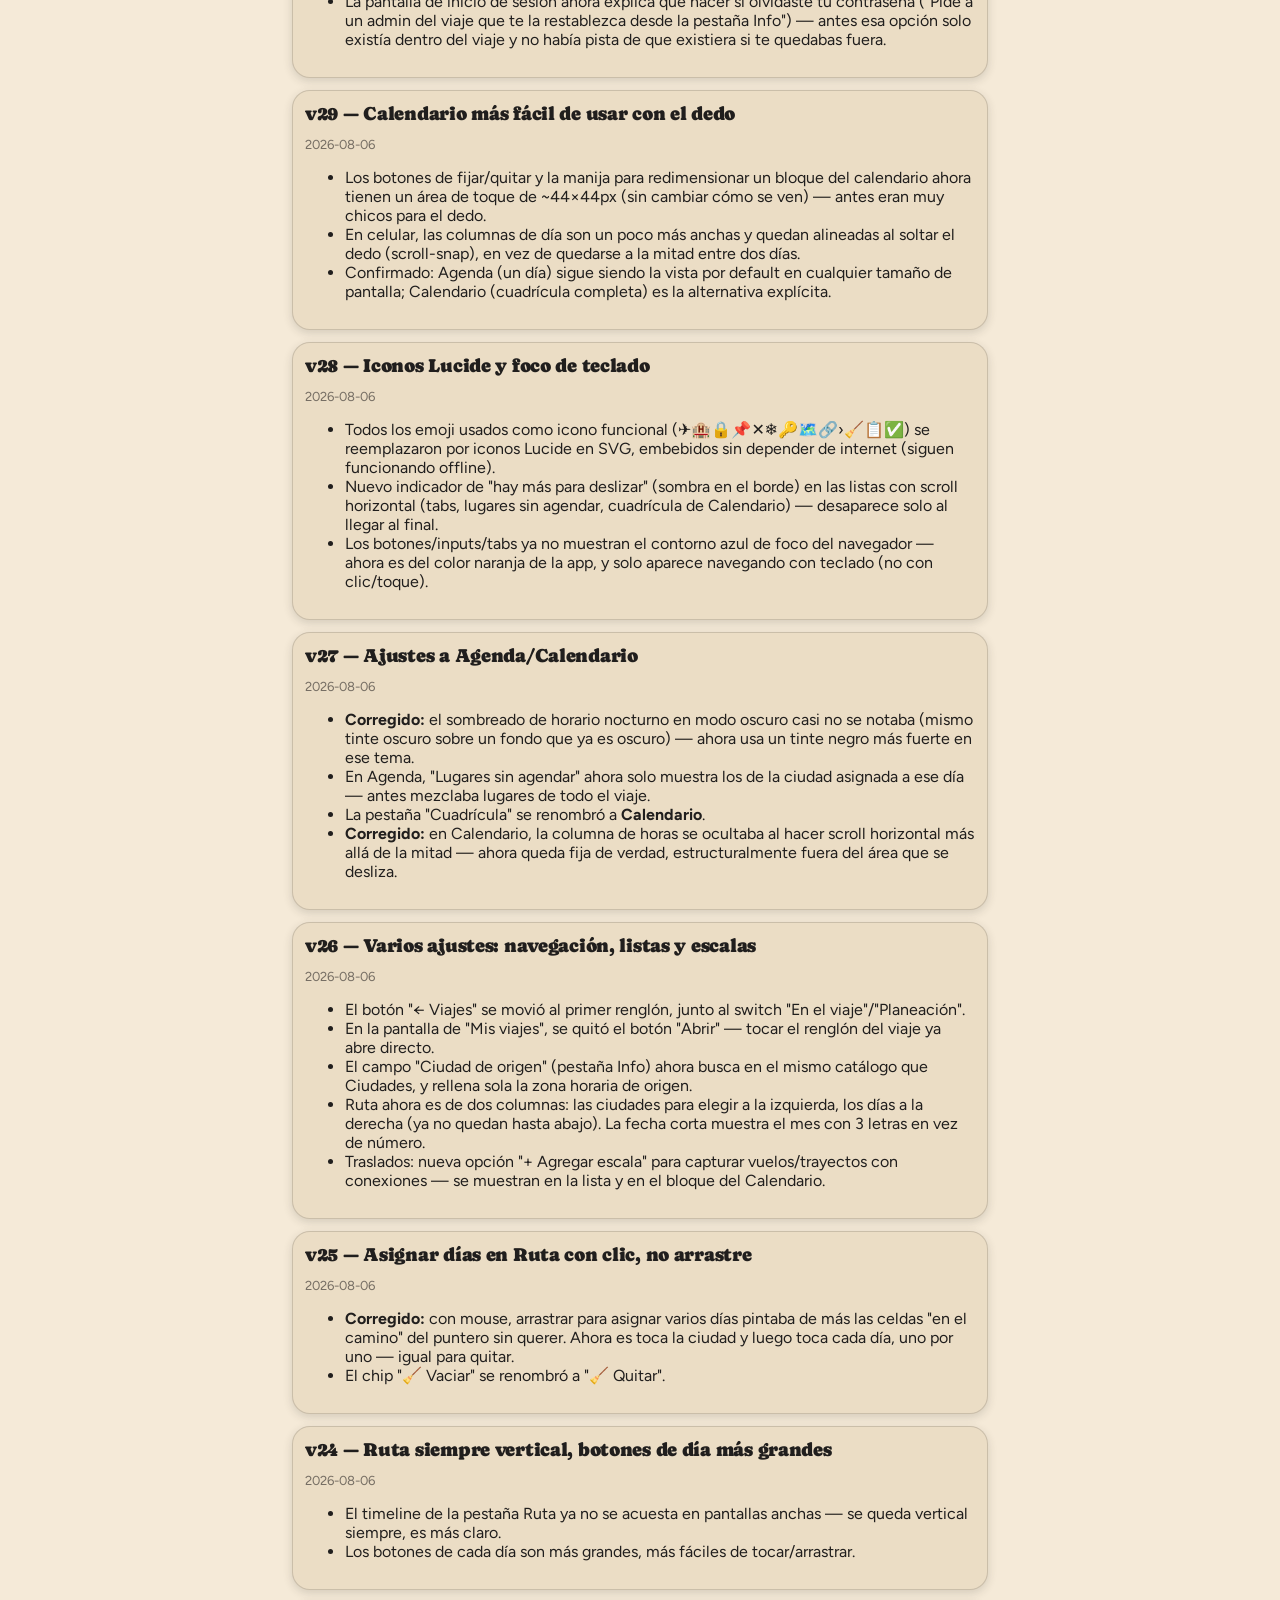
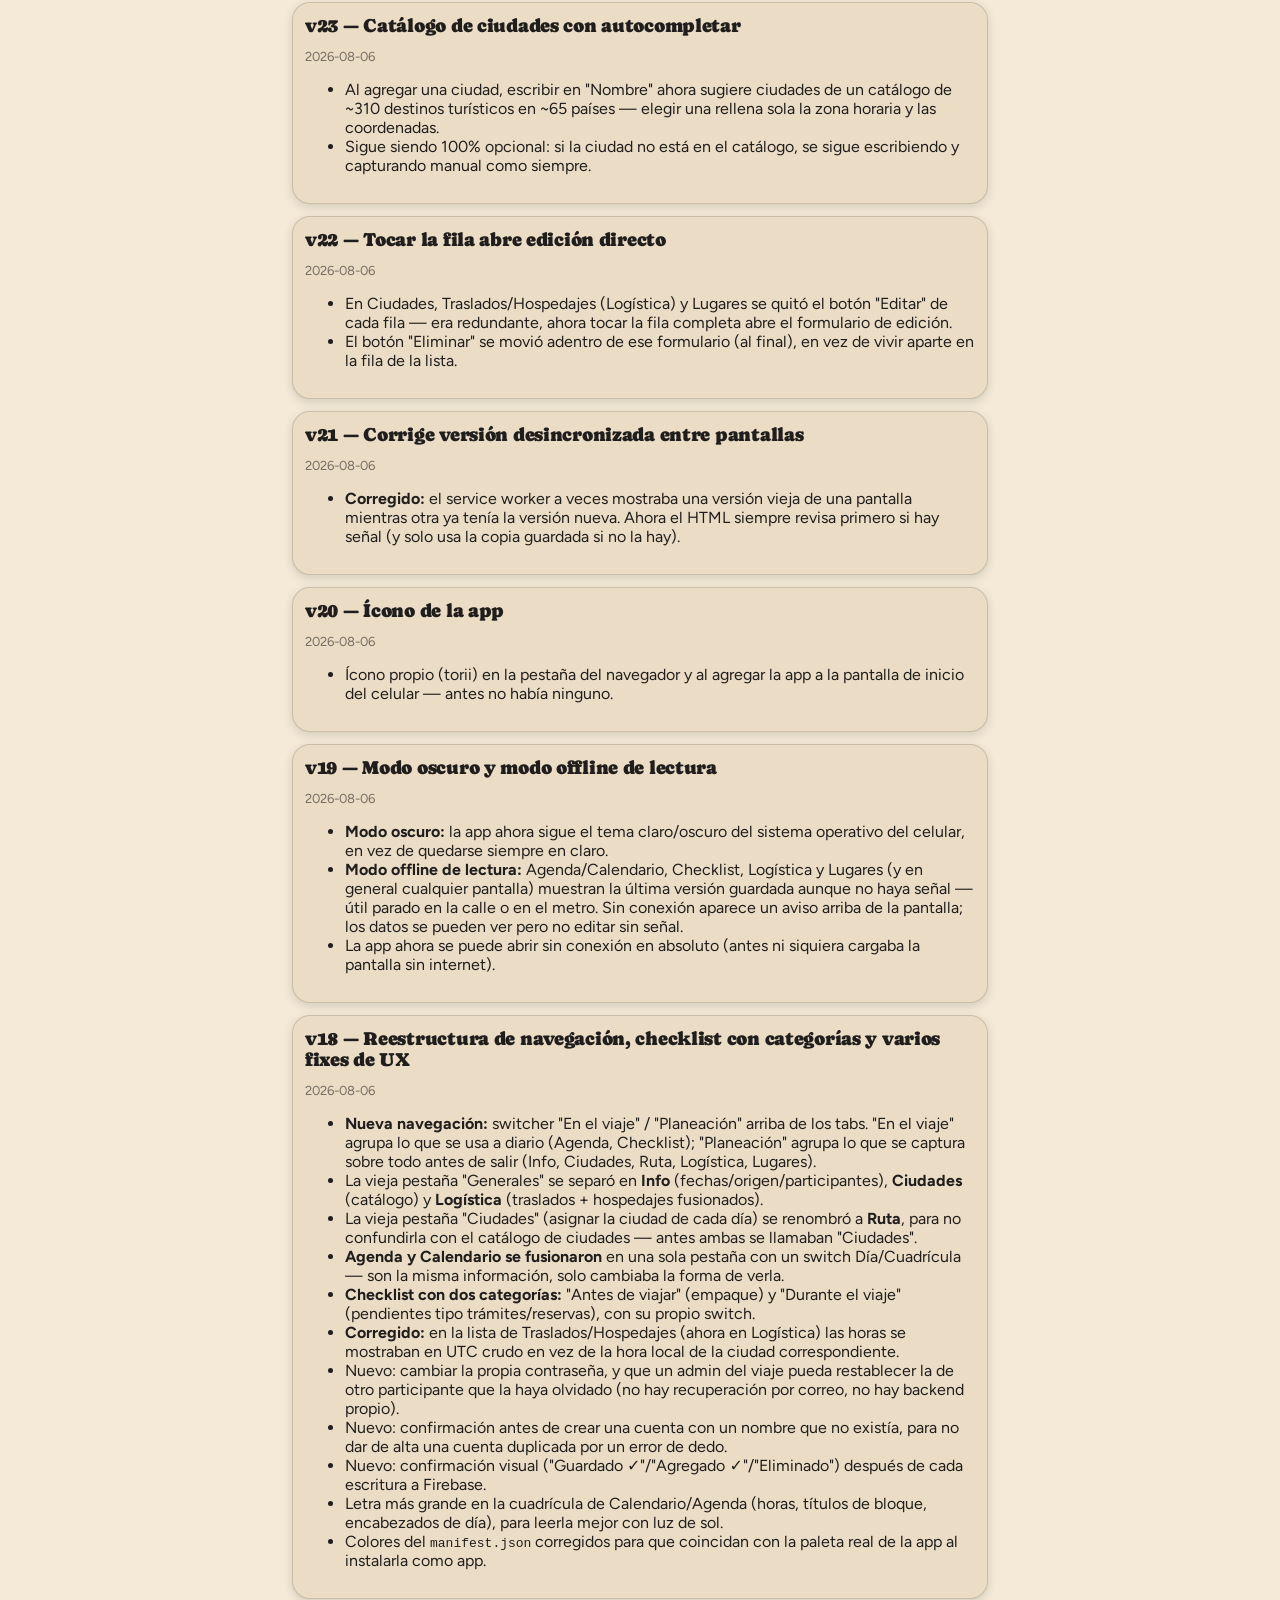
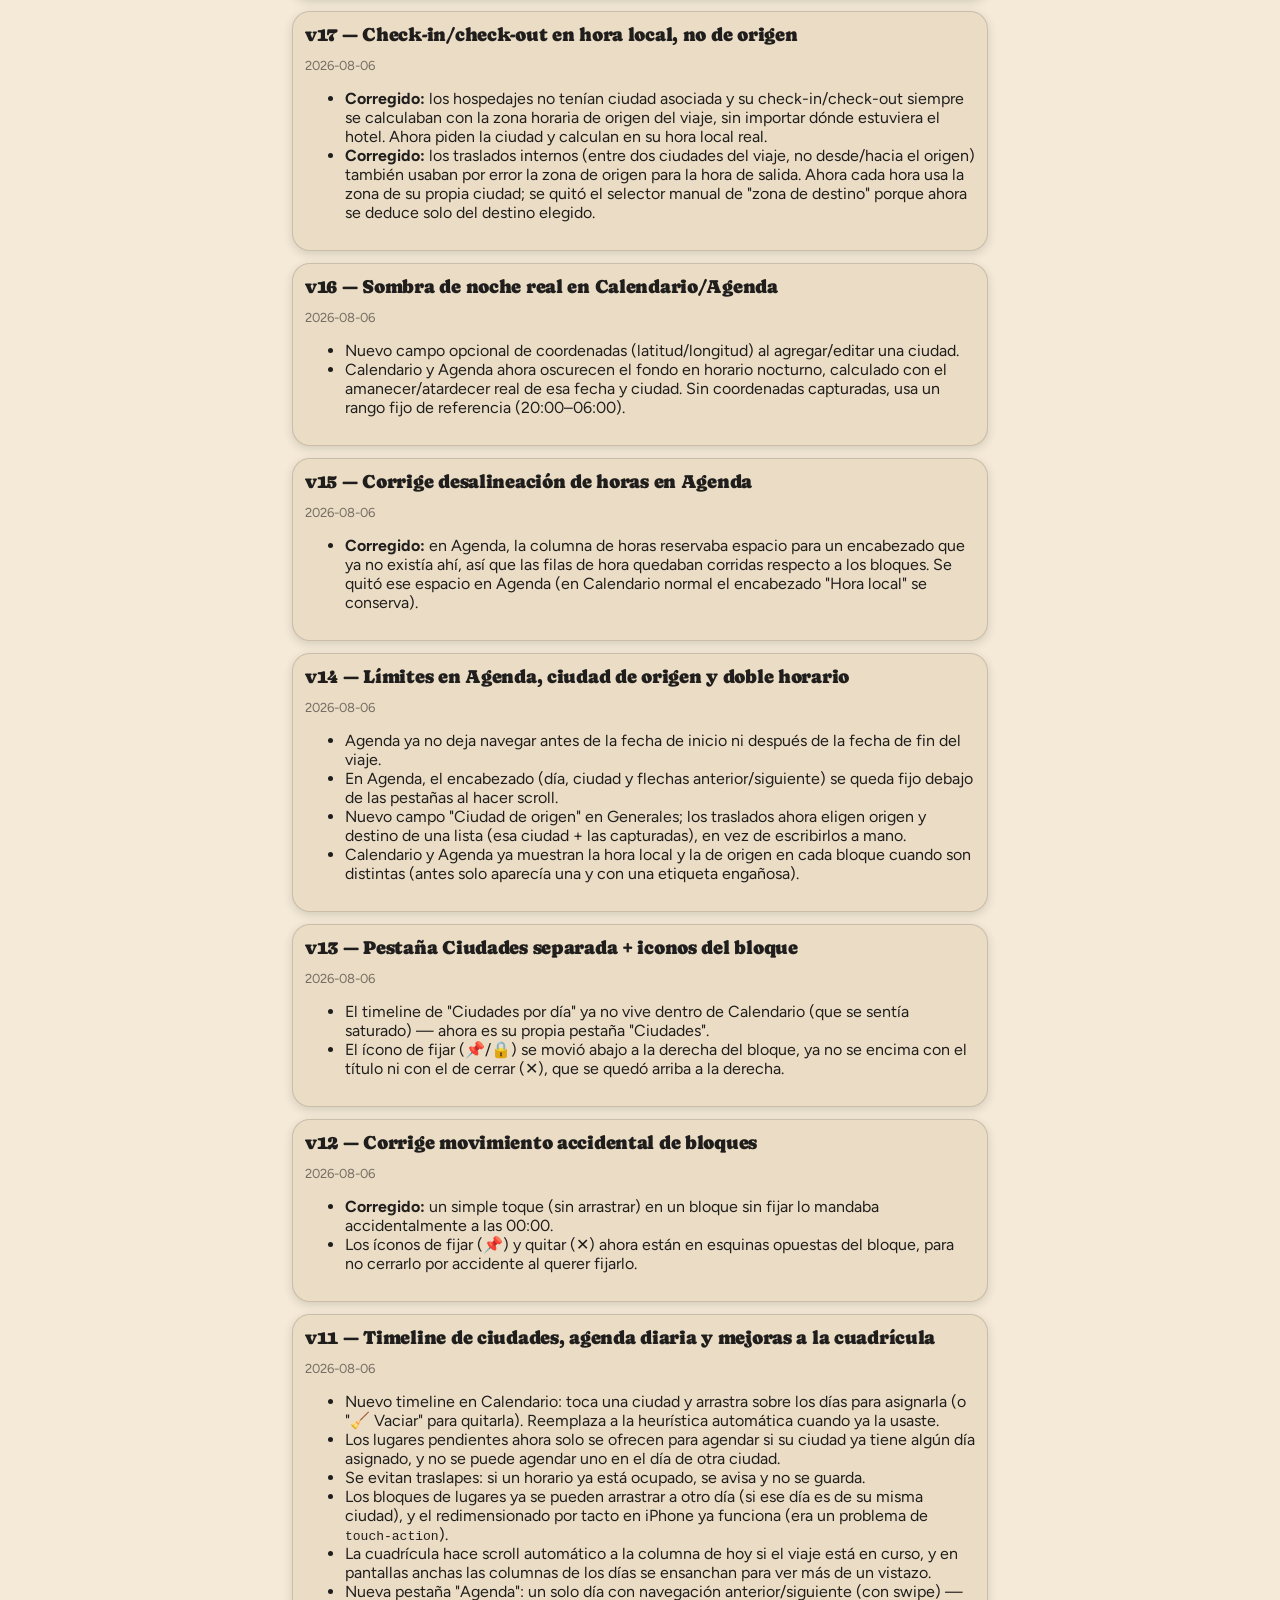
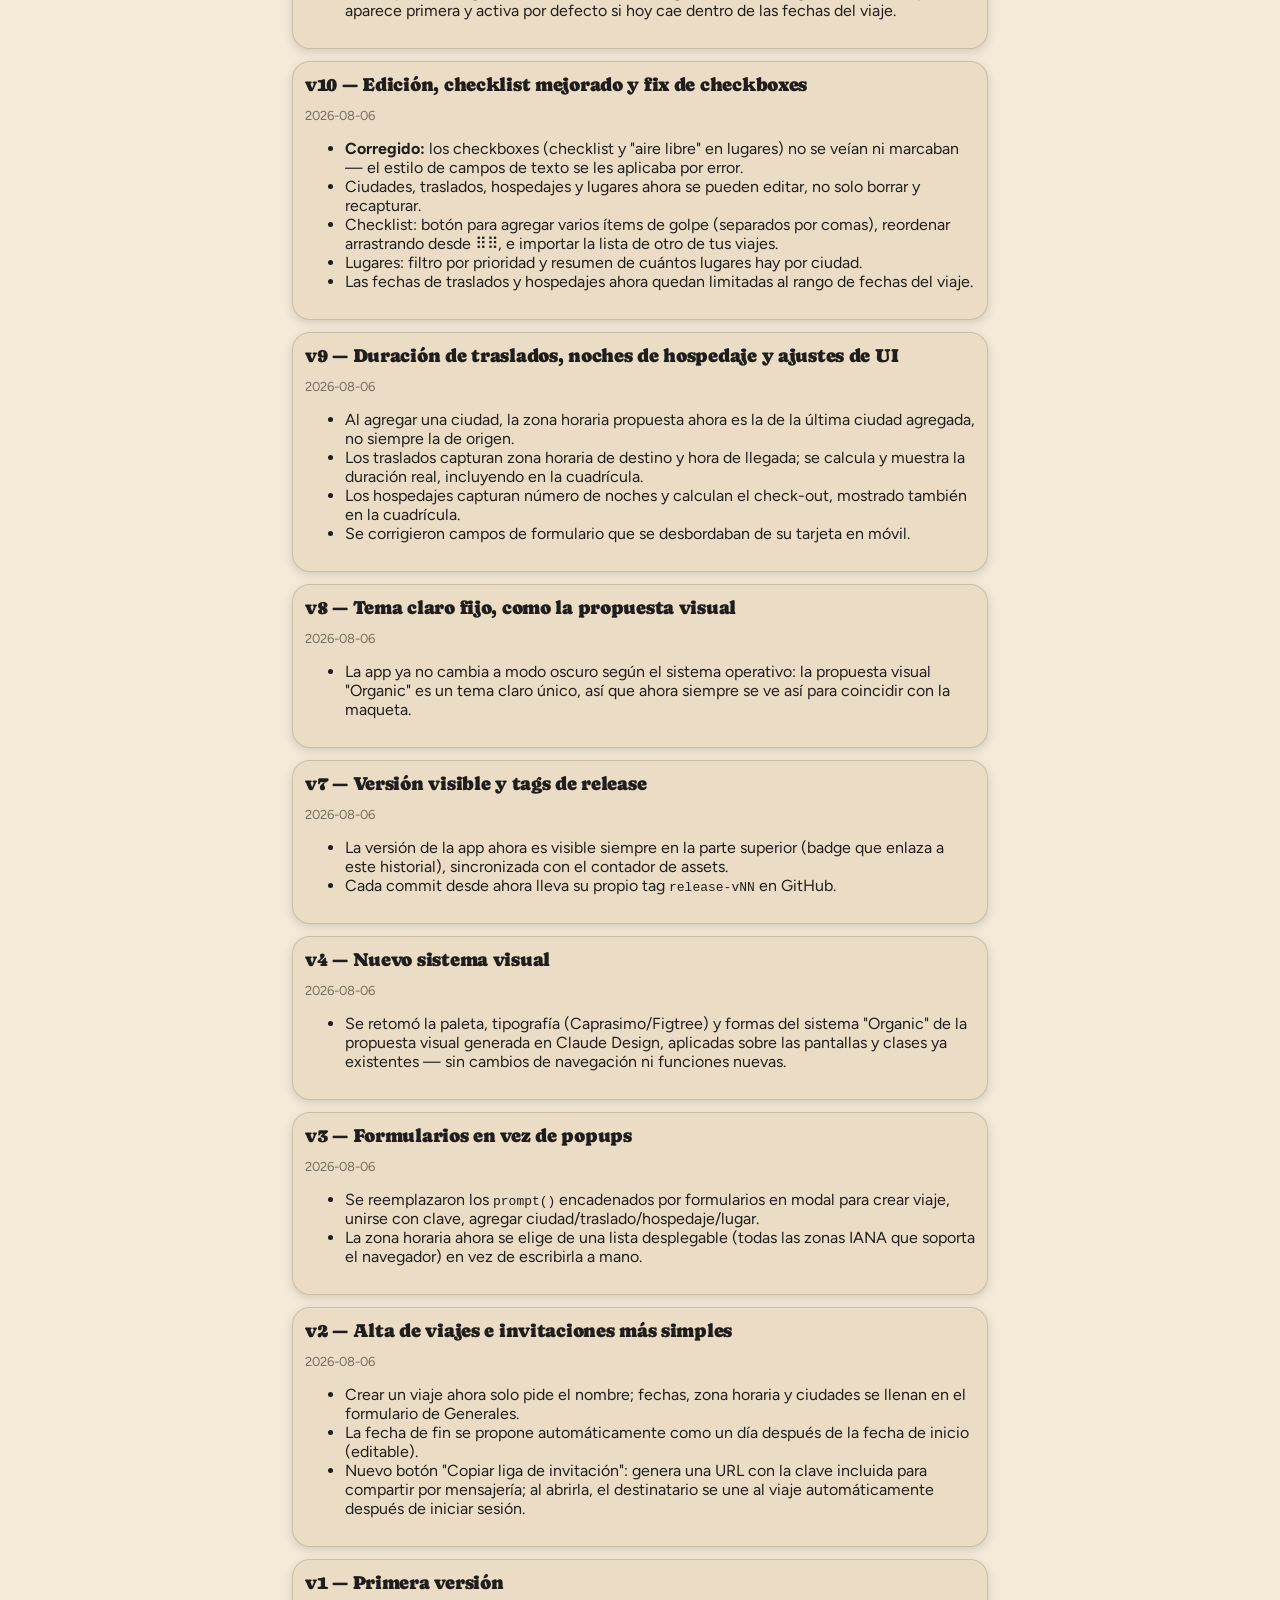
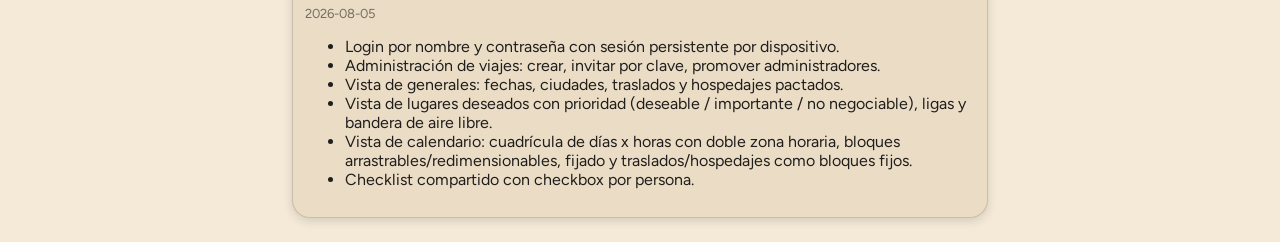
==== commit 955aac45: "feat: modal de info al tocar un lugar en Calendario/Agenda Tocar (sin arrastrar) un bloque de lugar " ====
--- a/historial.html
+++ b/historial.html
@@ -5,14 +5,14 @@
 <meta name="viewport" content="width=device-width, initial-scale=1">
 <meta name="theme-color" content="#c67139" media="(prefers-color-scheme: light)">
 <meta name="theme-color" content="#1c1815" media="(prefers-color-scheme: dark)">
-<script src="js/tema.js?v=50"></script>
+<script src="js/tema.js?v=51"></script>
 <title>Historial de cambios — Planeador Familiar</title>
 <link rel="manifest" href="manifest.json">
 <link rel="icon" type="image/png" sizes="16x16" href="icons/favicon-16.png">
 <link rel="icon" type="image/png" sizes="32x32" href="icons/favicon-32.png">
 <link rel="icon" type="image/png" sizes="48x48" href="icons/favicon-48.png">
 <link rel="apple-touch-icon" href="icons/apple-touch-icon.png">
-<link rel="stylesheet" href="css/estilos.css?v=50">
+<link rel="stylesheet" href="css/estilos.css?v=51">
 </head>
 <body>
   <div class="contenedor">
@@ -416,7 +416,7 @@
       </ul>
     </div>
   </div>
-  <script src="js/app-version.js?v=50"></script>
-  <script src="js/version.js?v=50"></script>
+  <script src="js/app-version.js?v=51"></script>
+  <script src="js/version.js?v=51"></script>
 </body>
 </html>
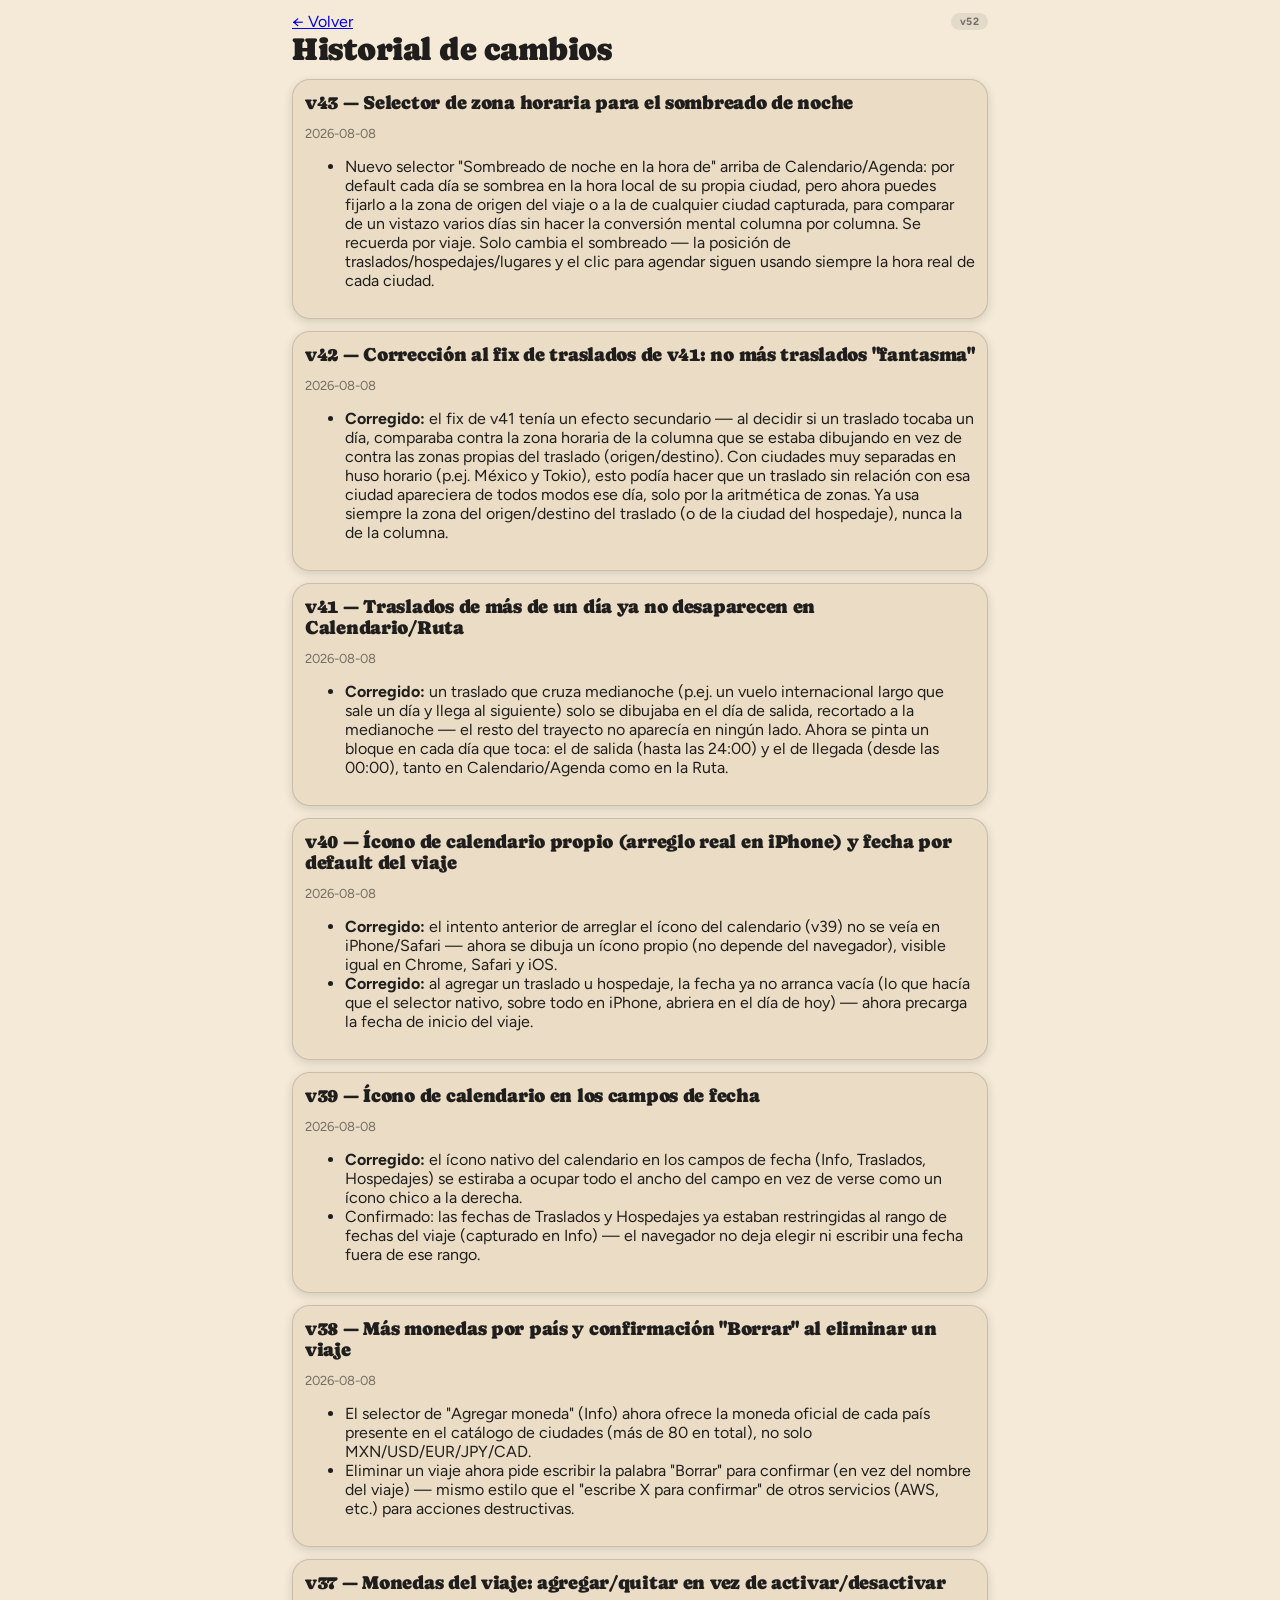
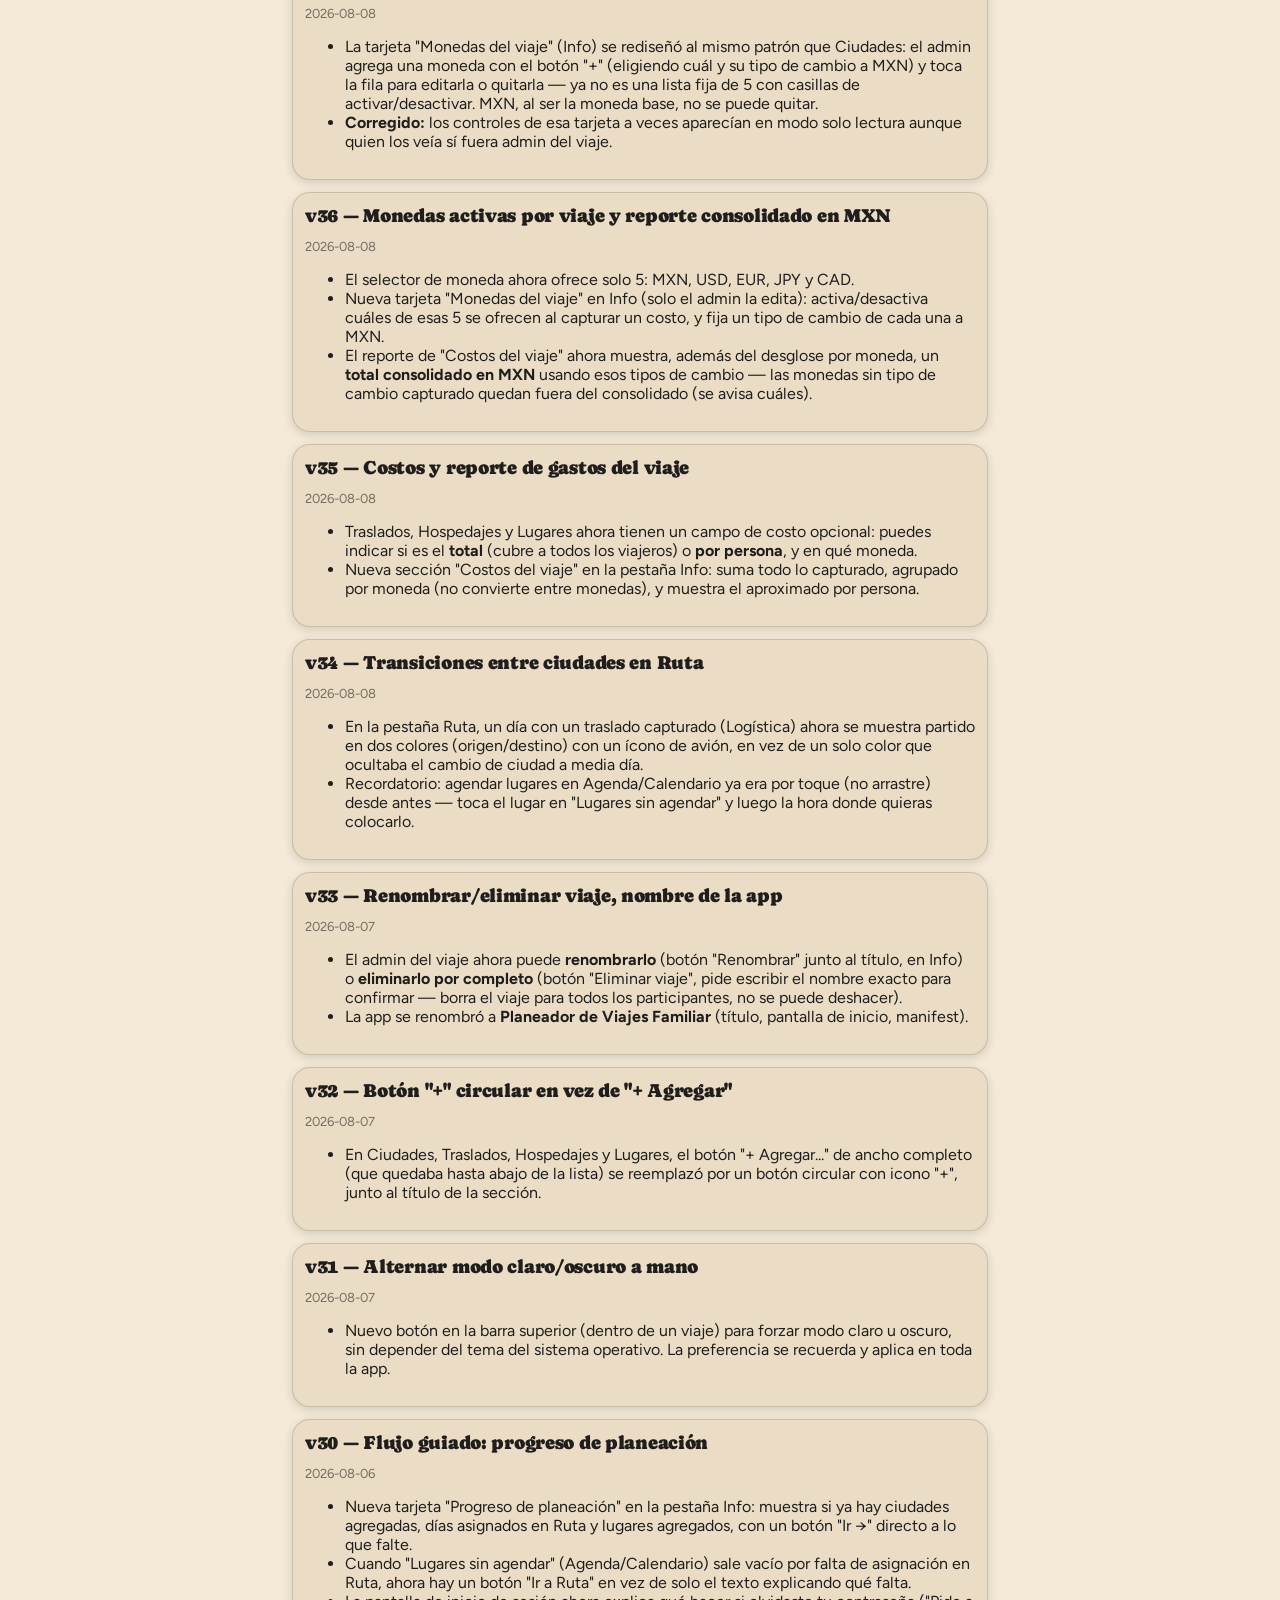
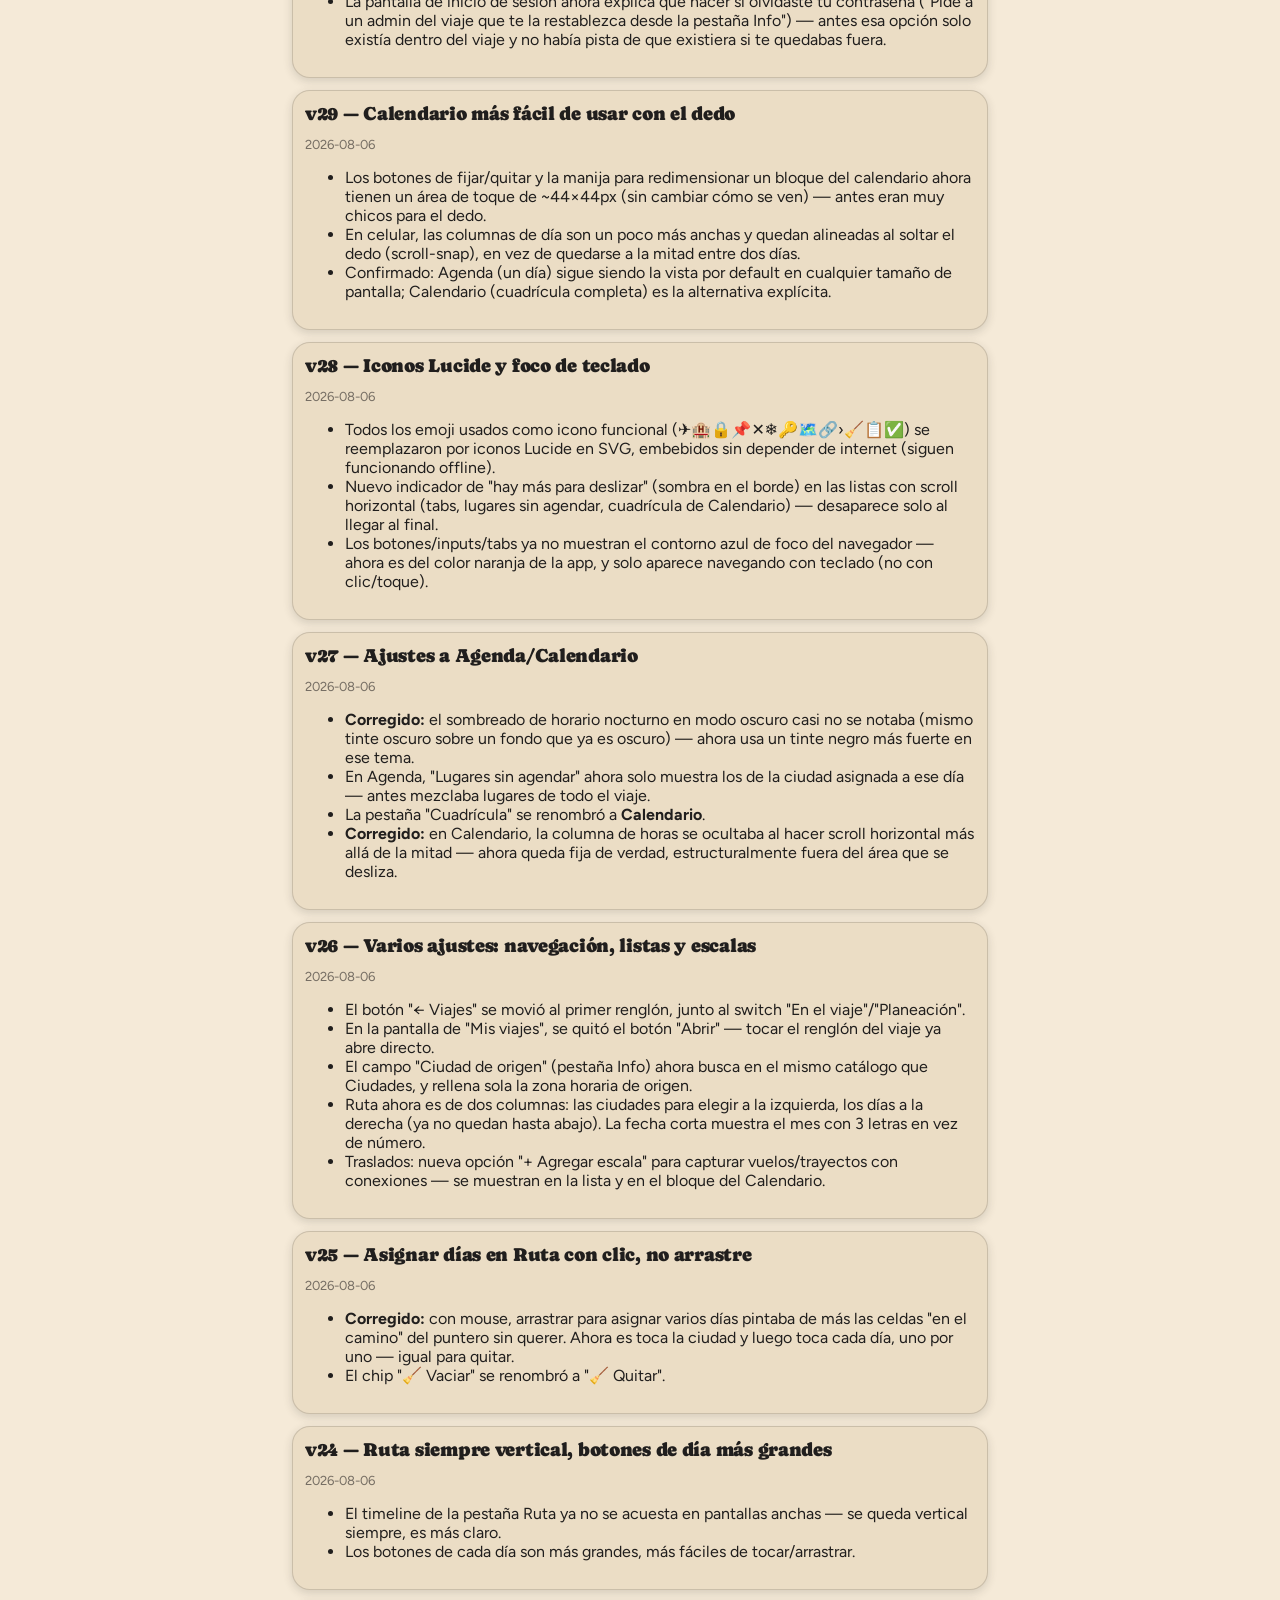
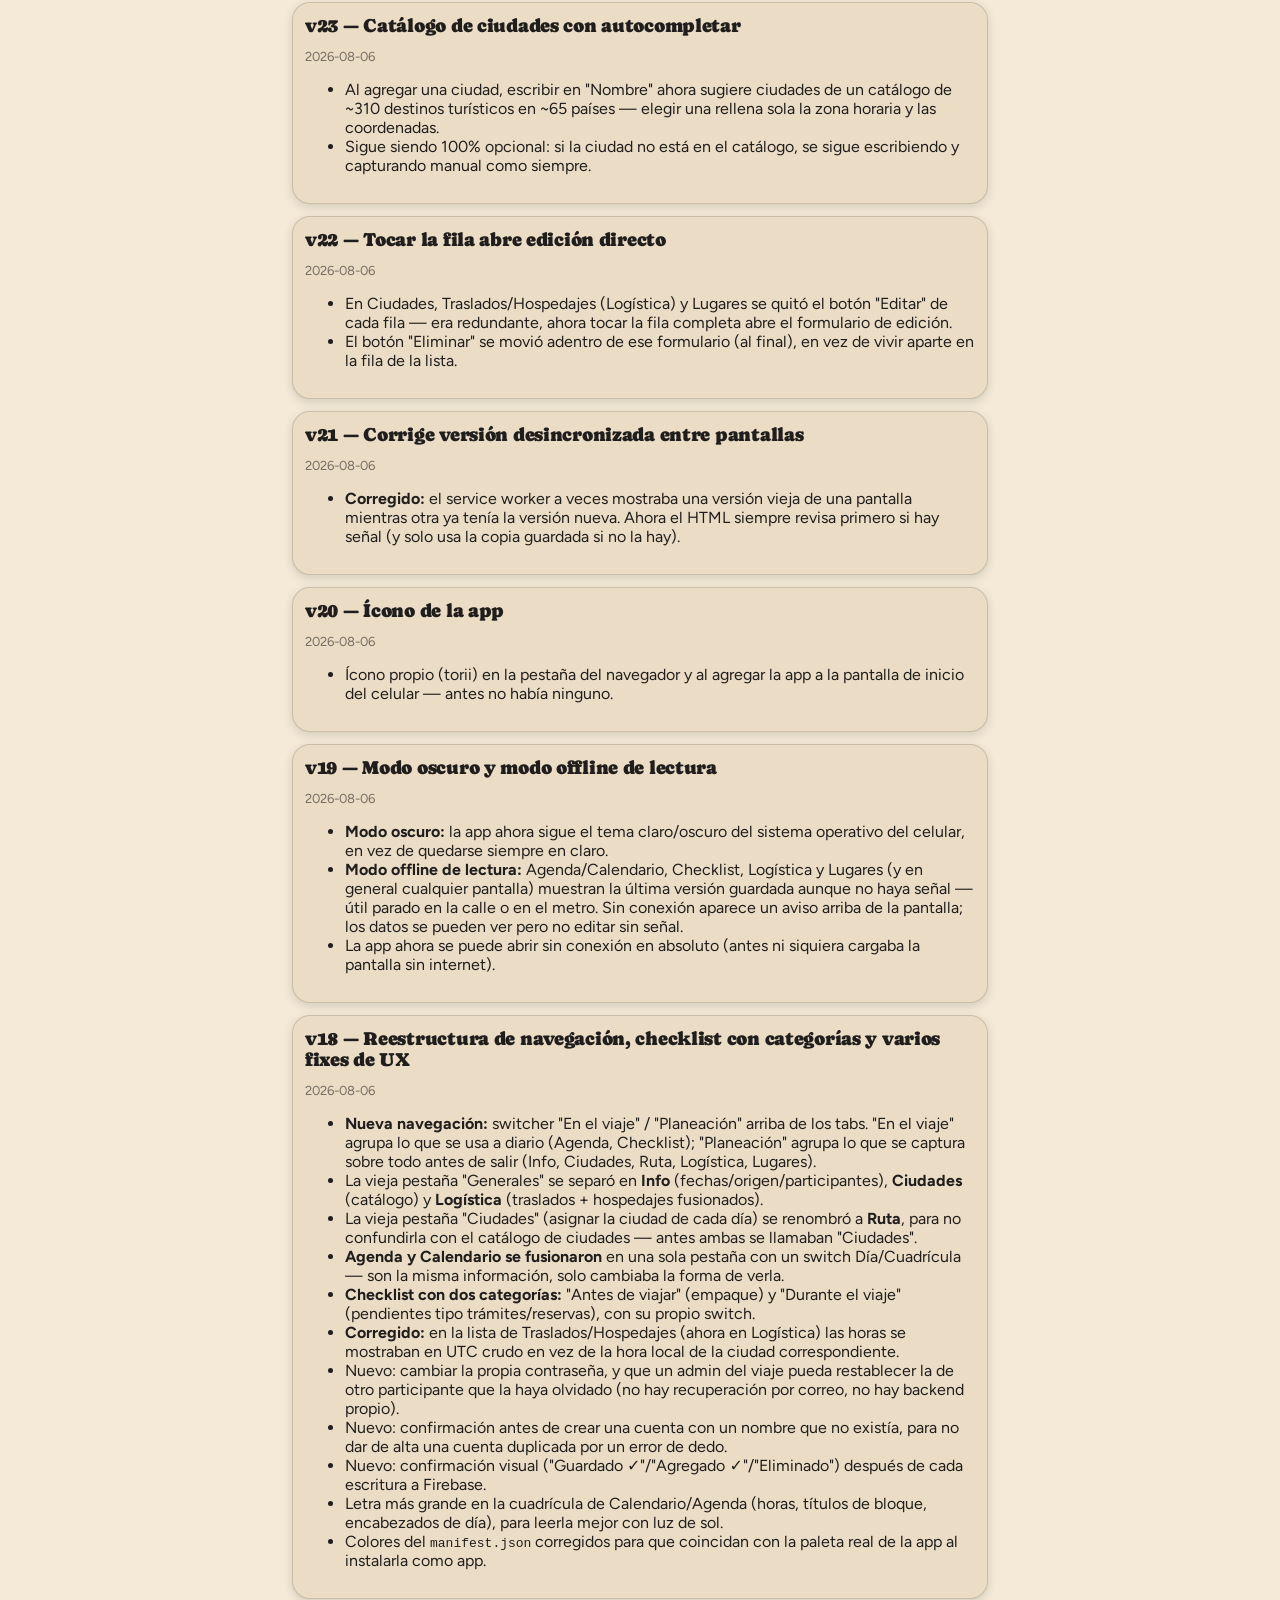
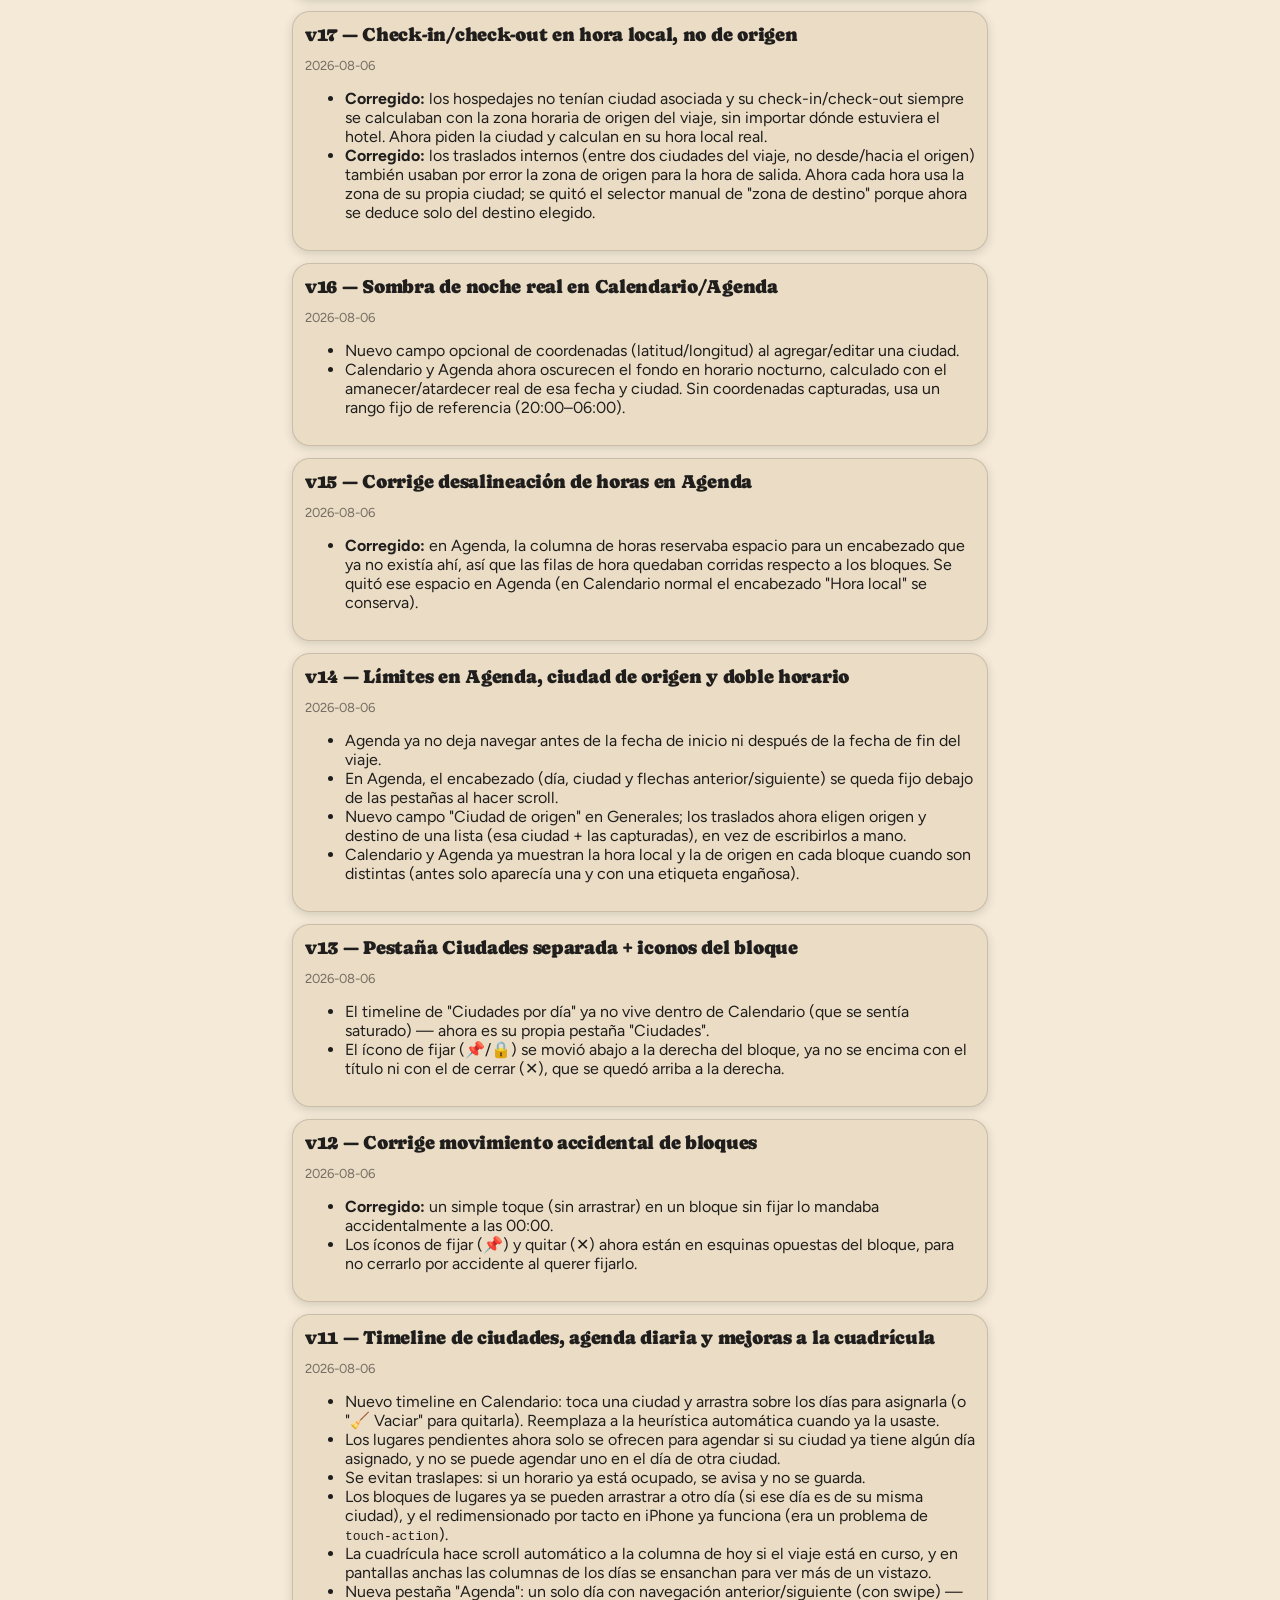
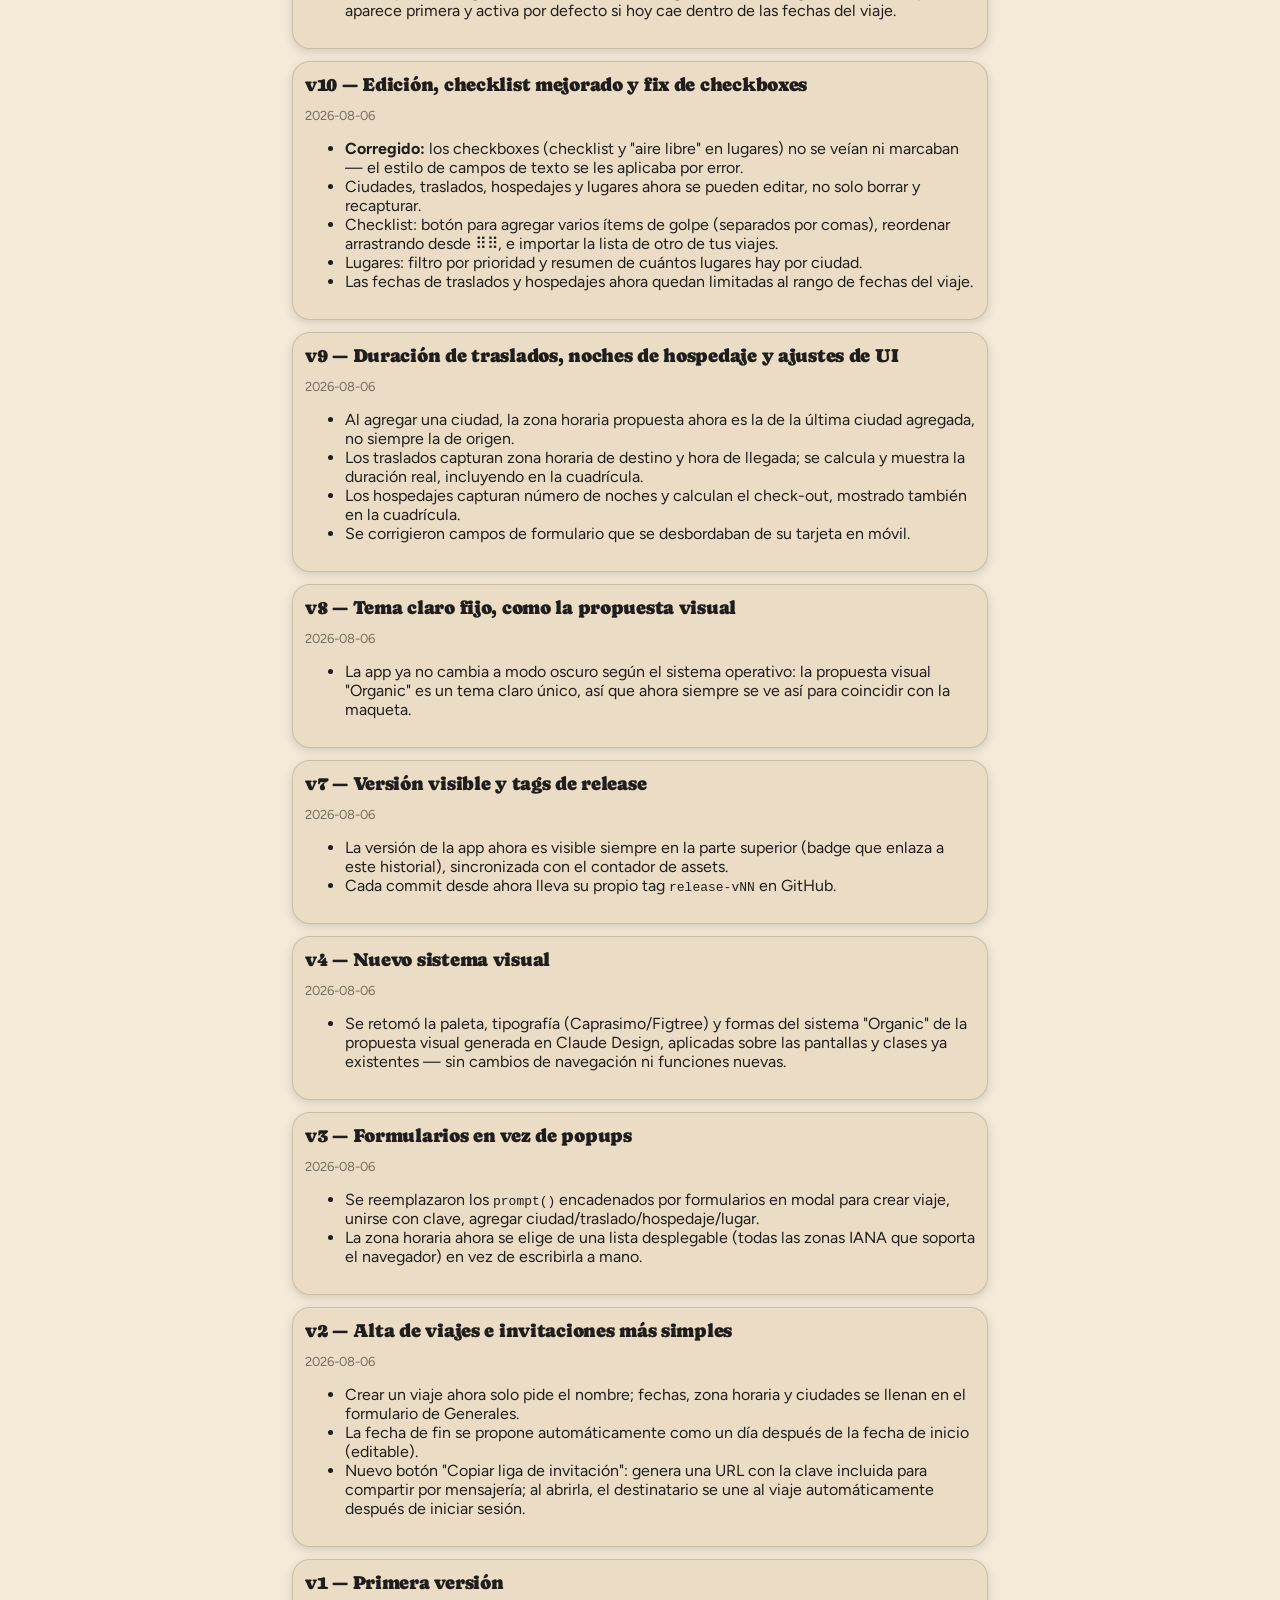
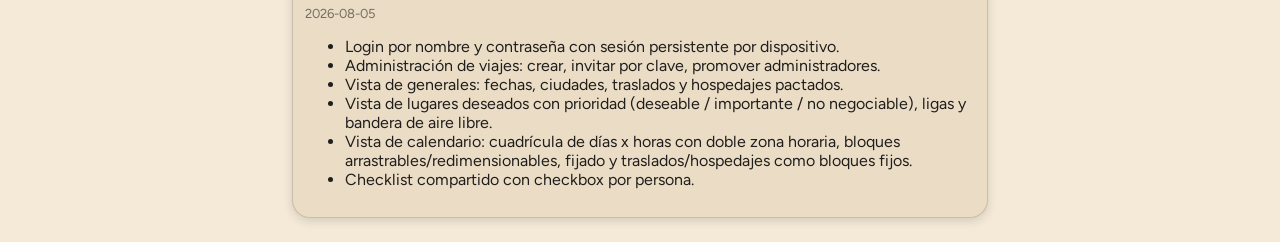
==== commit 5a2558cd: "fix: iconos de mapa/sitio web en línea después del título, no en esquina Los iconos de acceso direct" ====
--- a/historial.html
+++ b/historial.html
@@ -5,14 +5,14 @@
 <meta name="viewport" content="width=device-width, initial-scale=1">
 <meta name="theme-color" content="#c67139" media="(prefers-color-scheme: light)">
 <meta name="theme-color" content="#1c1815" media="(prefers-color-scheme: dark)">
-<script src="js/tema.js?v=51"></script>
+<script src="js/tema.js?v=52"></script>
 <title>Historial de cambios — Planeador Familiar</title>
 <link rel="manifest" href="manifest.json">
 <link rel="icon" type="image/png" sizes="16x16" href="icons/favicon-16.png">
 <link rel="icon" type="image/png" sizes="32x32" href="icons/favicon-32.png">
 <link rel="icon" type="image/png" sizes="48x48" href="icons/favicon-48.png">
 <link rel="apple-touch-icon" href="icons/apple-touch-icon.png">
-<link rel="stylesheet" href="css/estilos.css?v=51">
+<link rel="stylesheet" href="css/estilos.css?v=52">
 </head>
 <body>
   <div class="contenedor">
@@ -416,7 +416,7 @@
       </ul>
     </div>
   </div>
-  <script src="js/app-version.js?v=51"></script>
-  <script src="js/version.js?v=51"></script>
+  <script src="js/app-version.js?v=52"></script>
+  <script src="js/version.js?v=52"></script>
 </body>
 </html>
--- a/css/estilos.css
+++ b/css/estilos.css
@@ -516,17 +516,18 @@
   content: ""; position: absolute; inset: -12px;
 }
 /* Ligas de Mapa/sitio web del lugar (si las capturó en la pestaña Lugares):
-   mismo patrón que accion-fijar/accion-quitar, en espejo del lado
-   izquierdo — mapa arriba, web abajo (encima de la manija de redimensionar,
-   igual que accion-fijar). Color heredado del bloque (currentColor), no el
-   azul de enlace por default del navegador. */
-.cal-bloque .accion-mapa, .cal-bloque .accion-web {
-  position: absolute; left: 1px; font-size: 12px; line-height: 1;
-  cursor: pointer; opacity: 0.9; padding: 4px; z-index: 2; color: inherit;
-}
-.cal-bloque .accion-mapa { top: 1px; }
-.cal-bloque .accion-web { bottom: 1px; }
-.cal-bloque .accion-mapa::before, .cal-bloque .accion-web::before {
+   en línea justo después del título (no en una esquina, para que se
+   entiendan como acciones del lugar y no se confundan con fijar/quitar),
+   con margen a la izquierda para separarlas del texto. Color heredado del
+   bloque (currentColor), no el azul de enlace por default del navegador. */
+.cal-bloque .accion-liga {
+  position: relative; display: inline-flex; vertical-align: -2px; margin-left: 6px;
+  cursor: pointer; opacity: 0.9; padding: 3px; color: inherit;
+}
+/* Área de toque ~44x44px (accesibilidad) vía un ::before invisible más
+   grande, igual que accion-fijar/accion-quitar — el icono se queda chico
+   visualmente sin que el bloque tenga que crecer. */
+.cal-bloque .accion-liga::before {
   content: ""; position: absolute; inset: -12px;
 }
 .cal-bloque .resize { position: absolute; left: 0; right: 0; bottom: 0; height: 14px; cursor: row-resize; touch-action: none; }
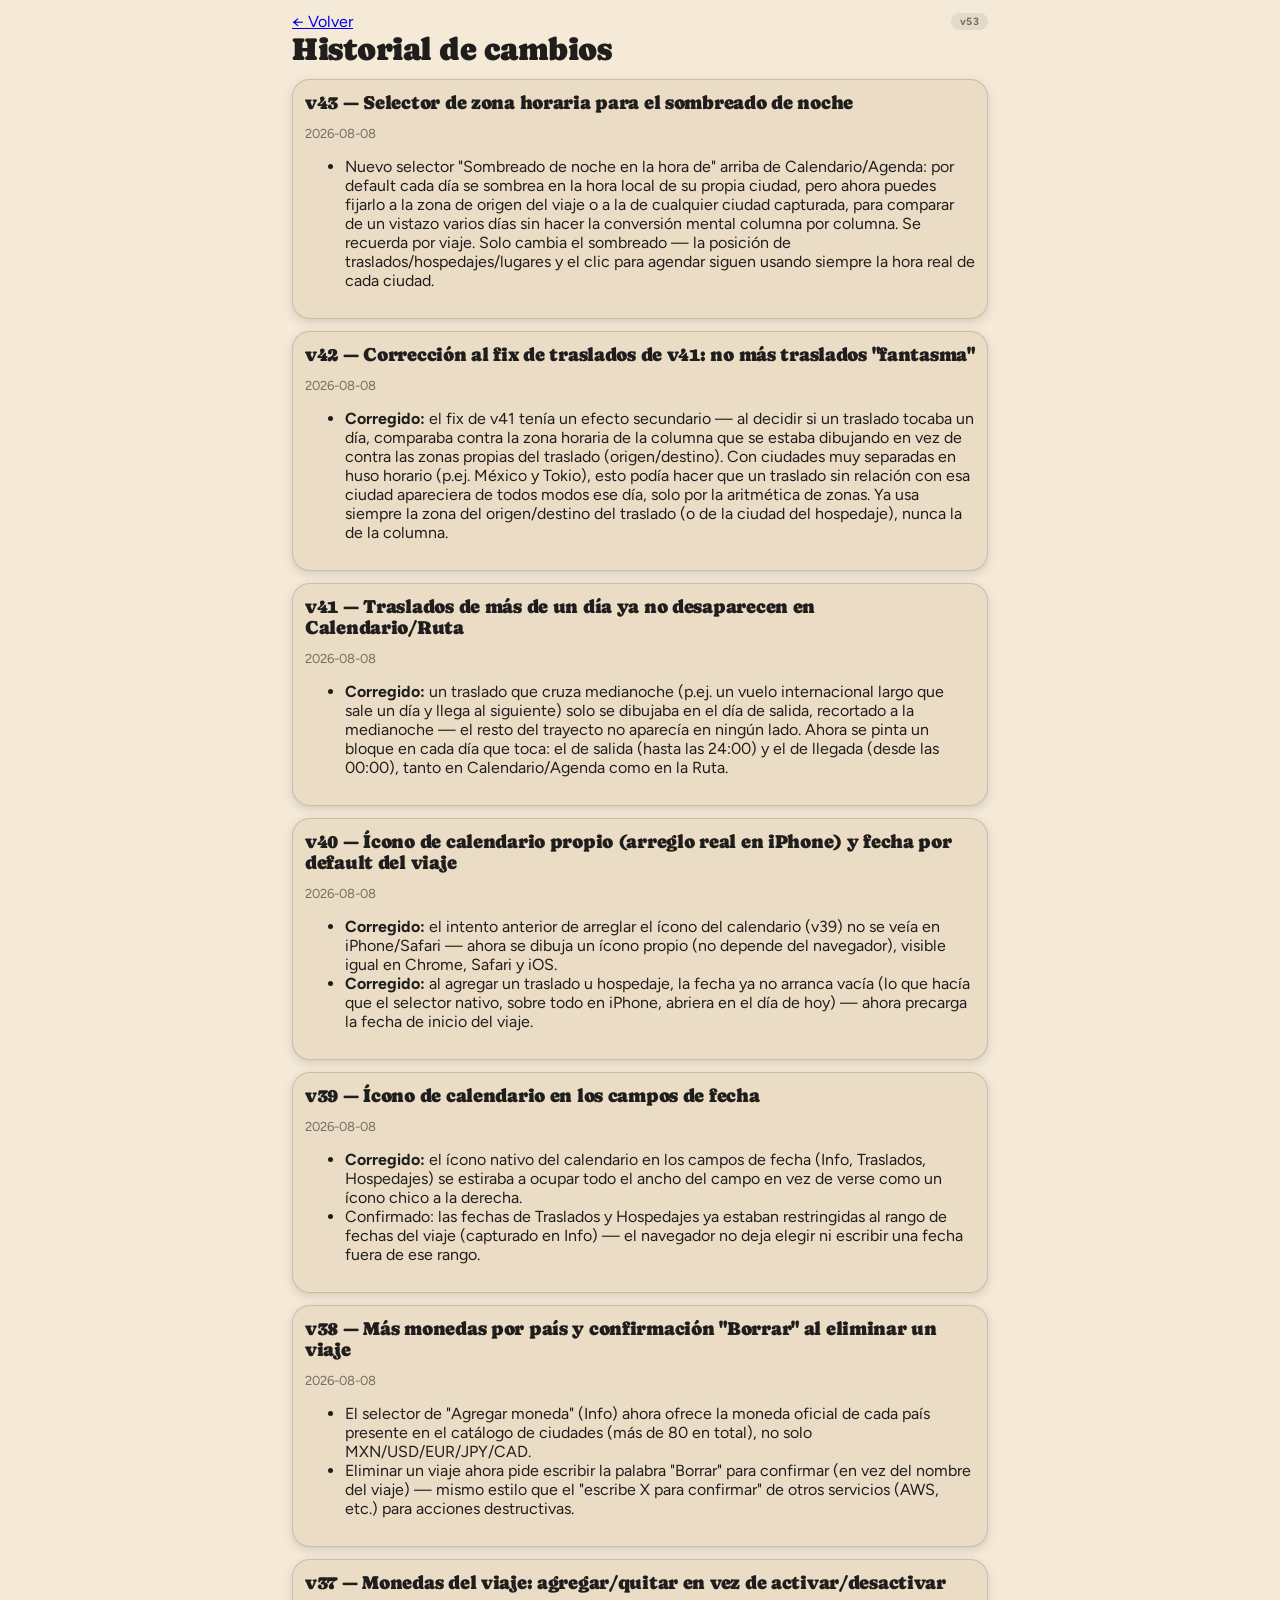
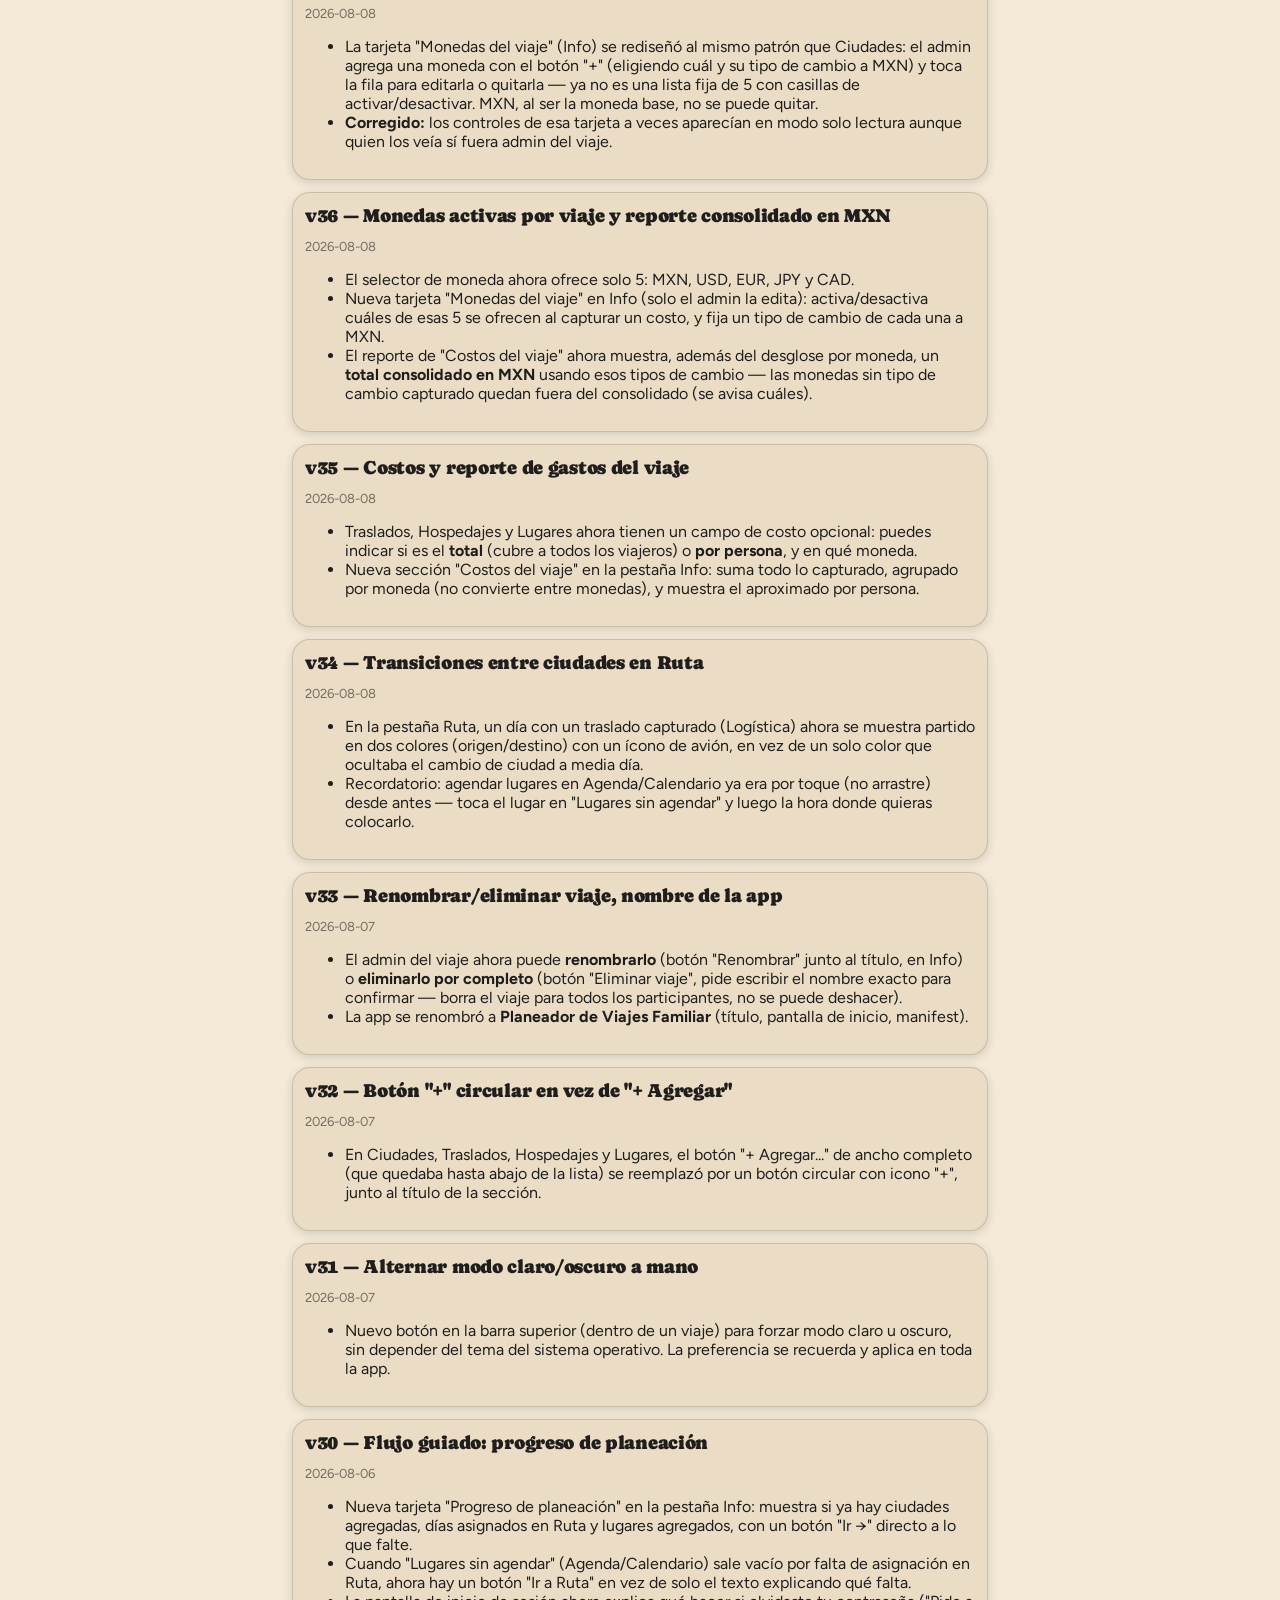
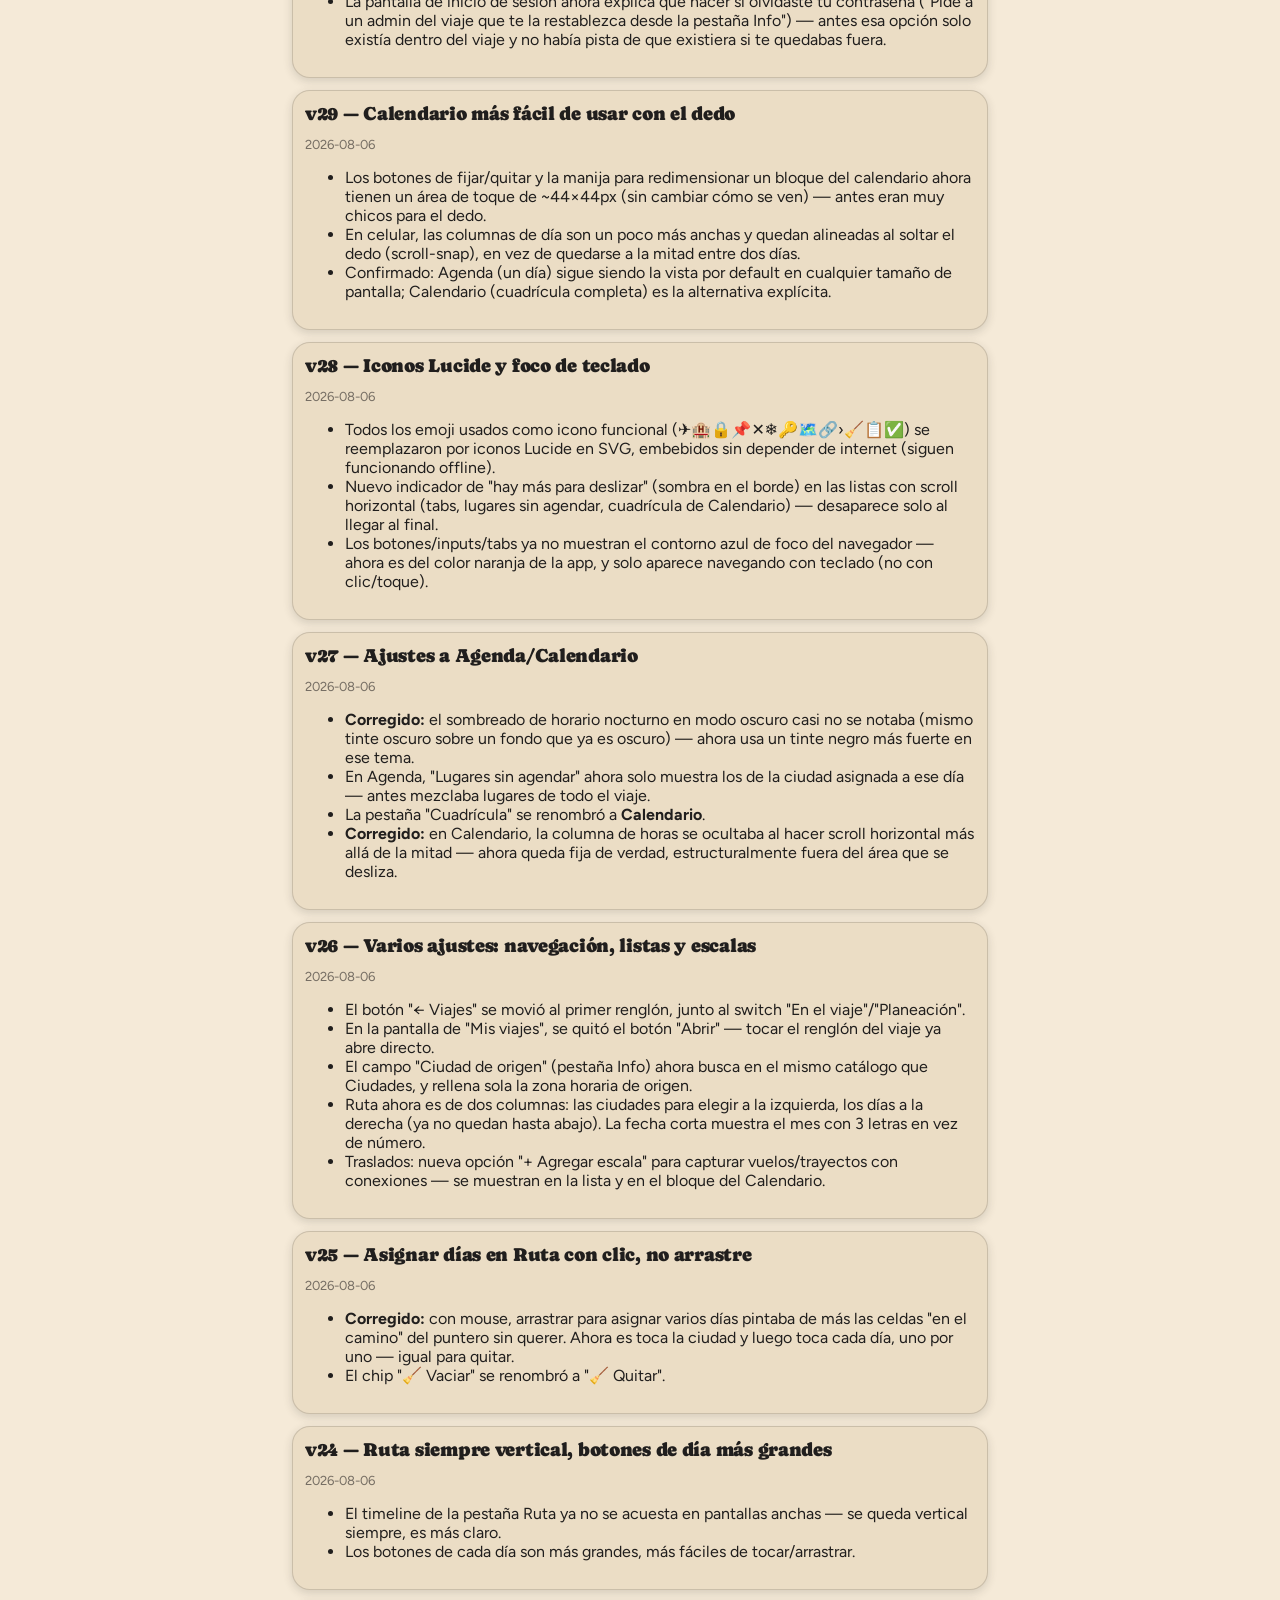
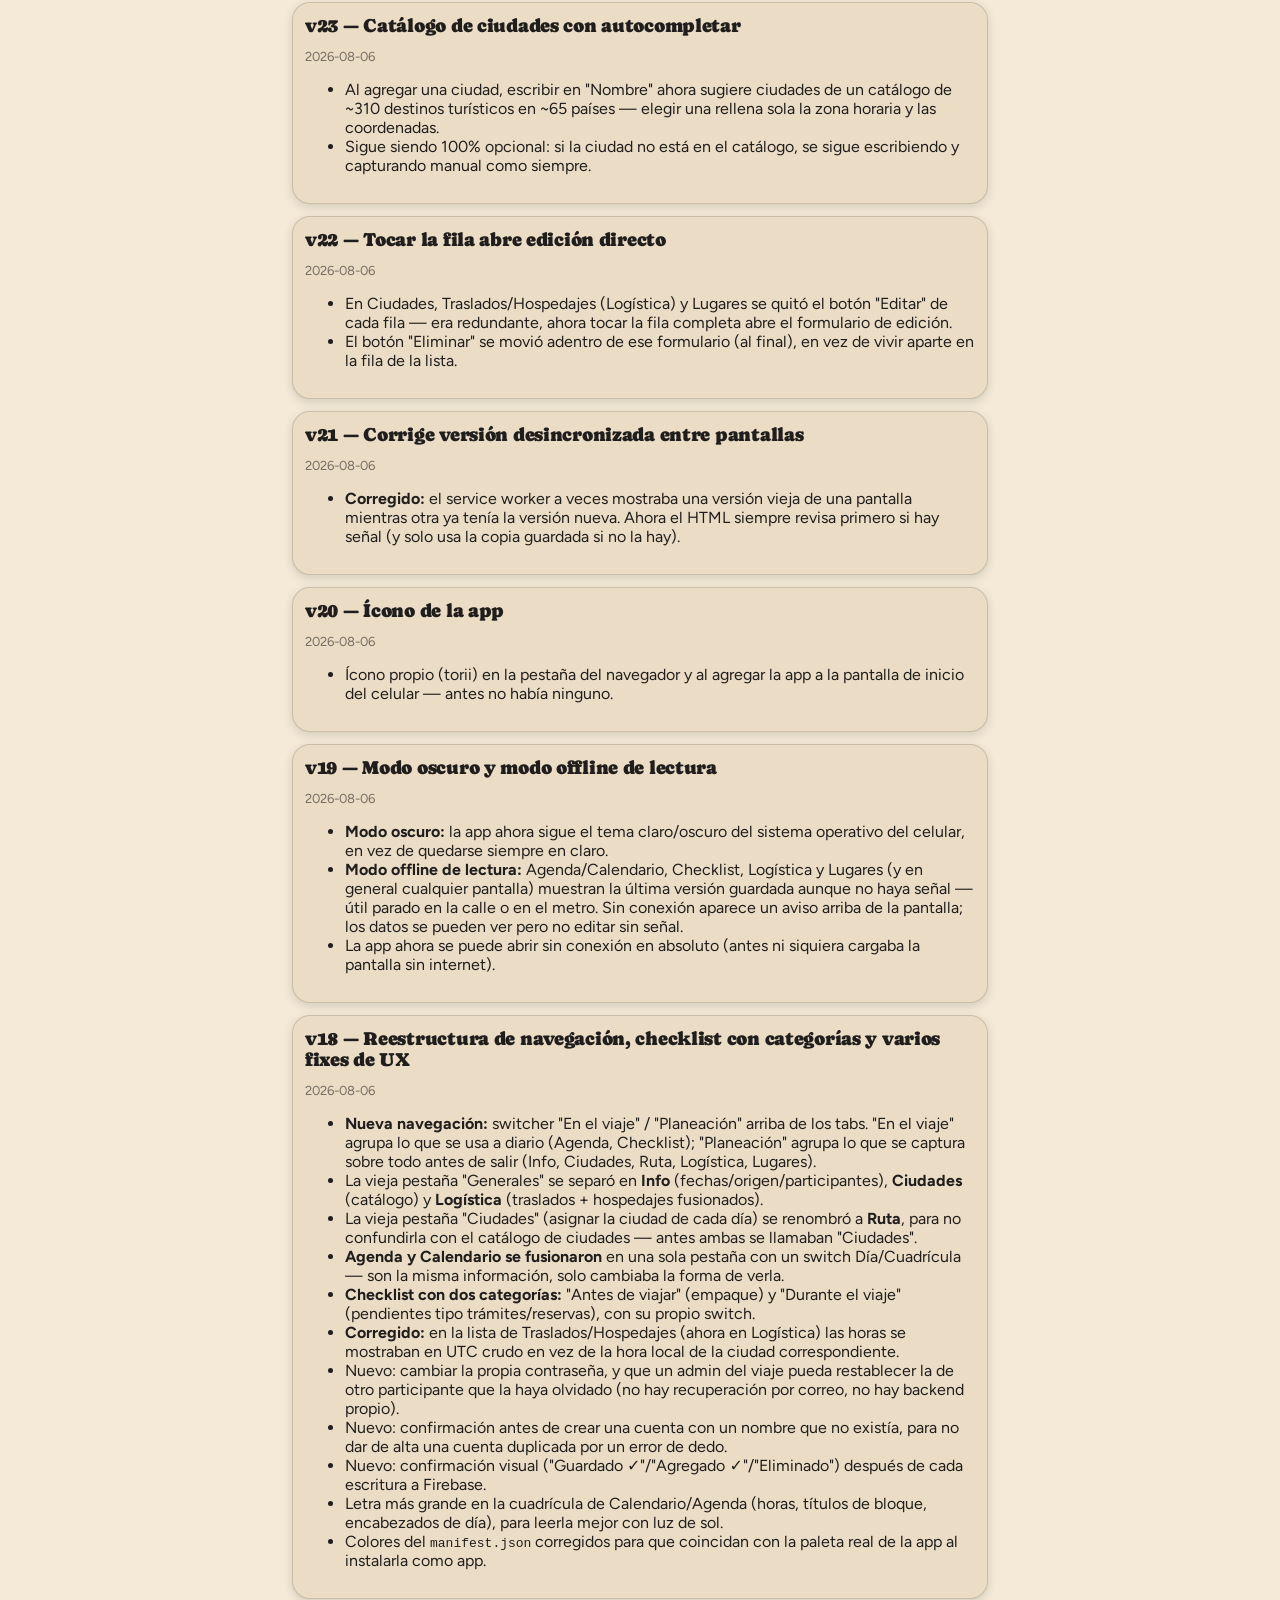
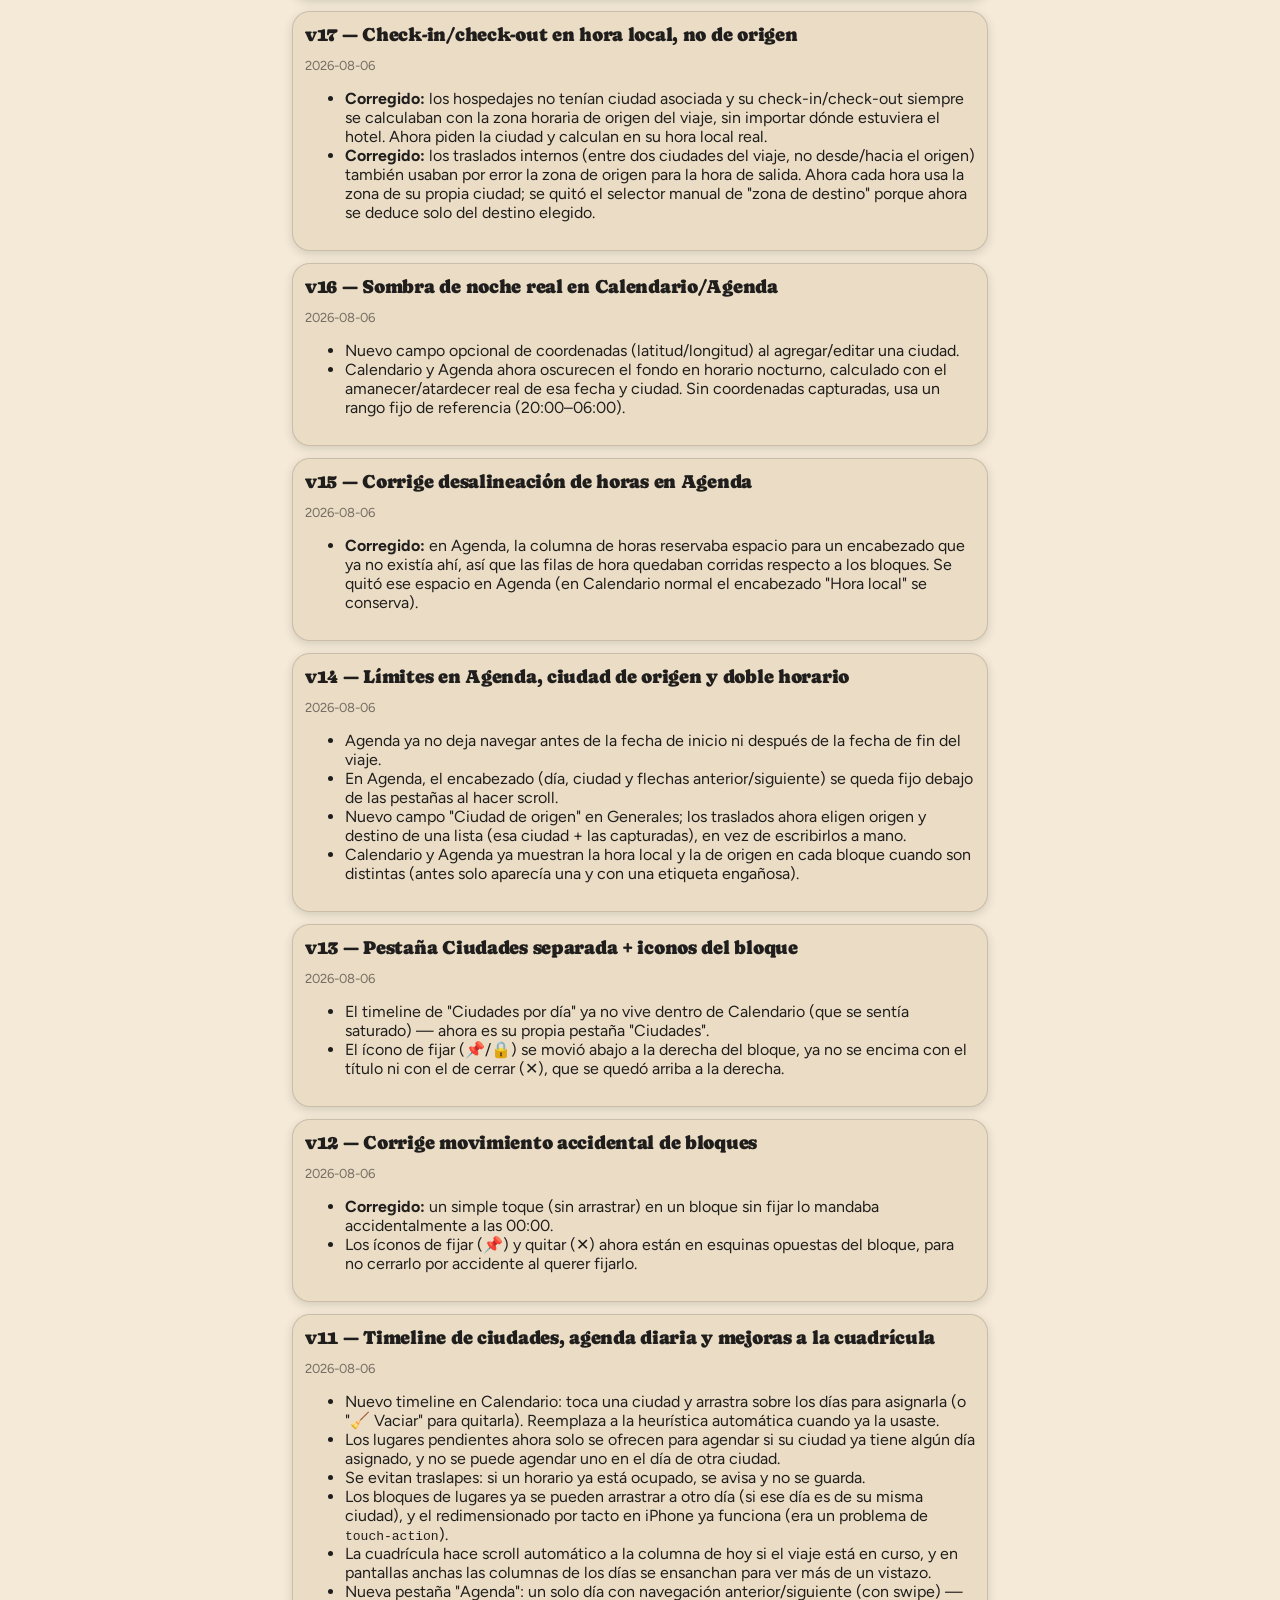
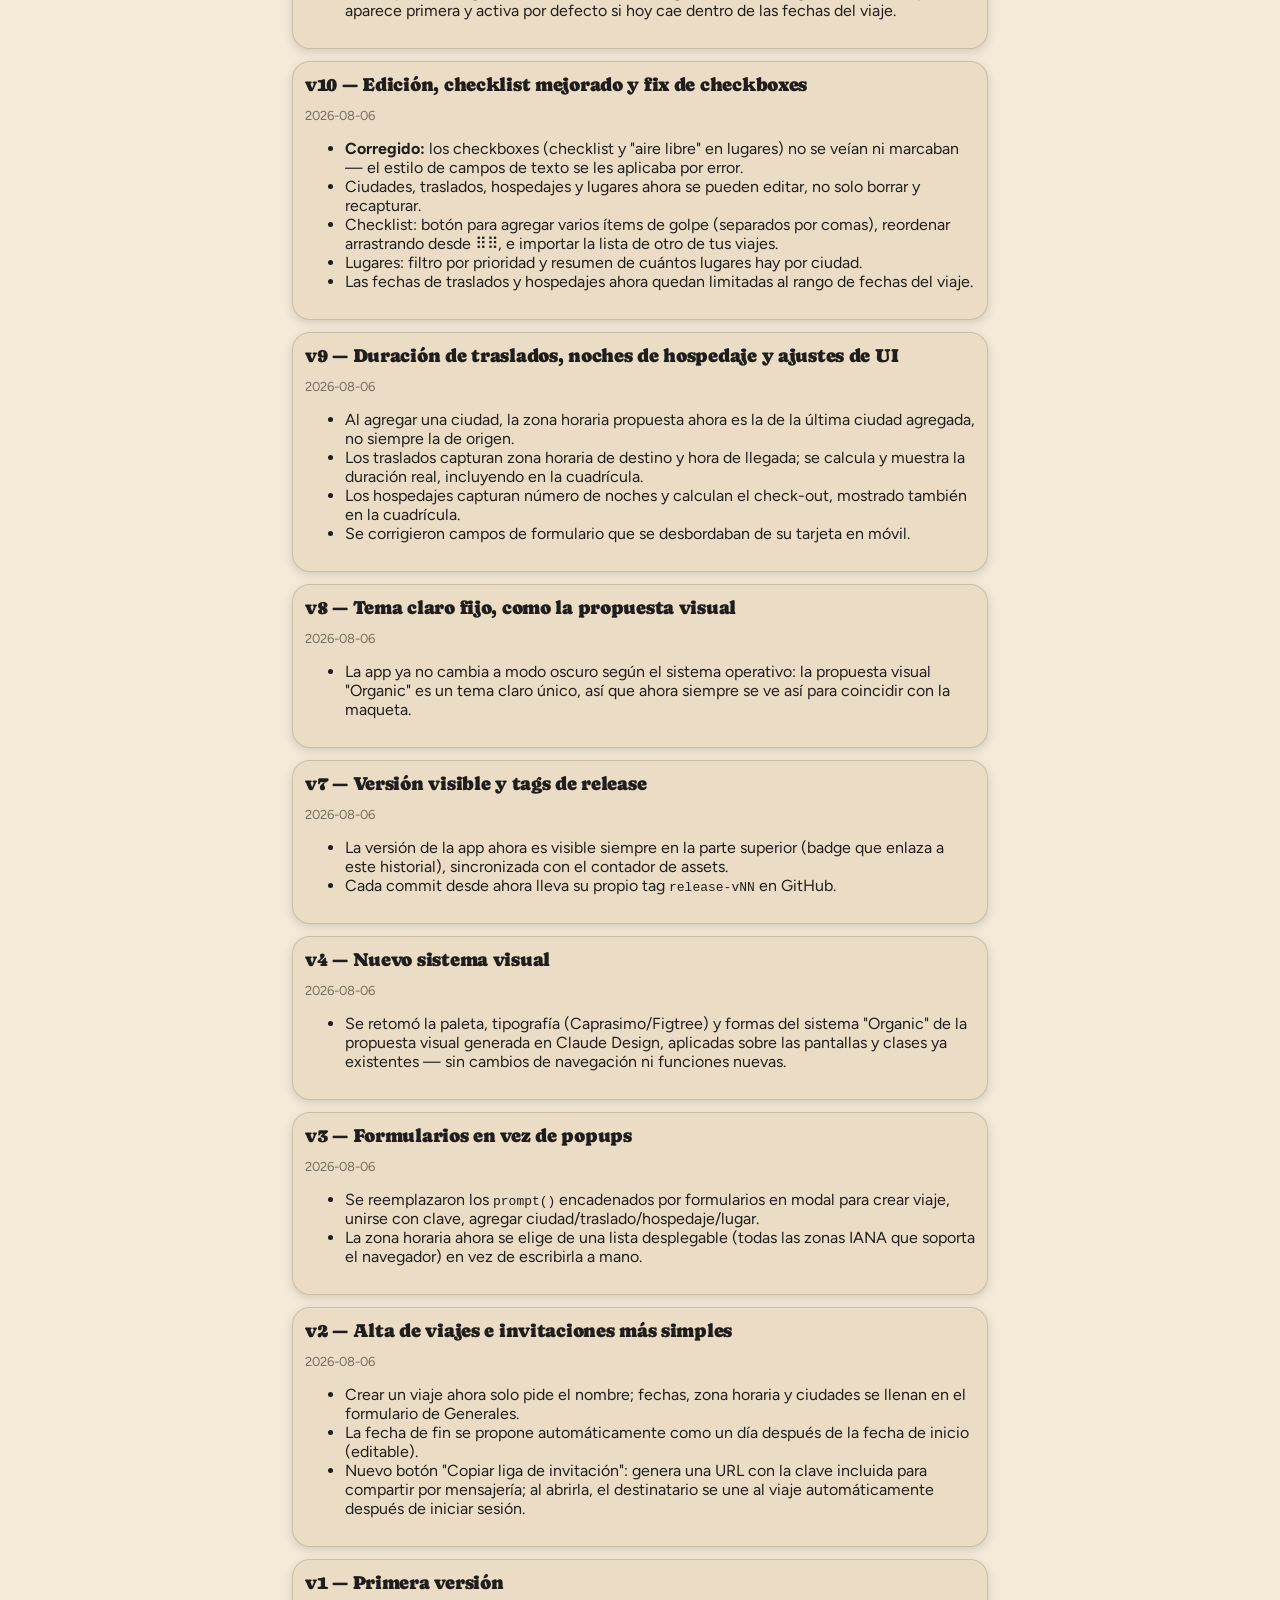
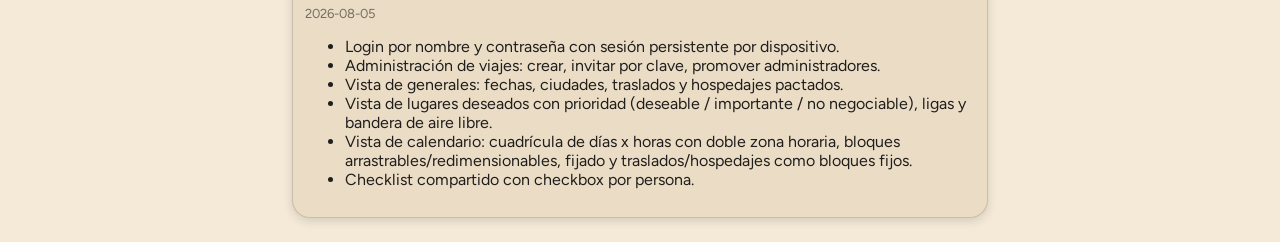
==== commit 0322b960: "fix: arrastre de checklist + orden/filtros de pendientes + zoom de calendario 1) Checklist (vista-ch" ====
--- a/historial.html
+++ b/historial.html
@@ -5,14 +5,14 @@
 <meta name="viewport" content="width=device-width, initial-scale=1">
 <meta name="theme-color" content="#c67139" media="(prefers-color-scheme: light)">
 <meta name="theme-color" content="#1c1815" media="(prefers-color-scheme: dark)">
-<script src="js/tema.js?v=52"></script>
+<script src="js/tema.js?v=53"></script>
 <title>Historial de cambios — Planeador Familiar</title>
 <link rel="manifest" href="manifest.json">
 <link rel="icon" type="image/png" sizes="16x16" href="icons/favicon-16.png">
 <link rel="icon" type="image/png" sizes="32x32" href="icons/favicon-32.png">
 <link rel="icon" type="image/png" sizes="48x48" href="icons/favicon-48.png">
 <link rel="apple-touch-icon" href="icons/apple-touch-icon.png">
-<link rel="stylesheet" href="css/estilos.css?v=52">
+<link rel="stylesheet" href="css/estilos.css?v=53">
 </head>
 <body>
   <div class="contenedor">
@@ -416,7 +416,7 @@
       </ul>
     </div>
   </div>
-  <script src="js/app-version.js?v=52"></script>
-  <script src="js/version.js?v=52"></script>
+  <script src="js/app-version.js?v=53"></script>
+  <script src="js/version.js?v=53"></script>
 </body>
 </html>
--- a/css/estilos.css
+++ b/css/estilos.css
@@ -261,6 +261,10 @@
 .chip.deseable { background: color-mix(in srgb, #201e1d 6%, transparent); border-color: transparent; color: var(--color-texto-suave); }
 .chip.importante { background: color-mix(in srgb, var(--color-primario) 16%, transparent); border-color: transparent; color: var(--color-primario-oscuro); font-weight: 600; }
 .chip.no_negociable { background: color-mix(in srgb, var(--color-exito) 20%, transparent); border-color: transparent; color: var(--color-exito); font-weight: 700; }
+/* Chip usado como botón toggle (p.ej. filtros de "Lugares sin agendar" en
+   Calendario/Agenda) — mismo look que el chip informativo de siempre, solo
+   atenuado cuando esa categoría está desactivada del filtro. */
+.chip-inactivo { opacity: 0.4; }
 
 /* Navegación de viaje.html: switch de grupo (En el viaje/Planeación) +
    tabs del grupo activo, ambos pegados arriba como una sola barra. */
@@ -324,6 +328,7 @@
    viaje / Planeación) + badge de versión, todo en un solo renglón. */
 .fila-superior { display: flex; align-items: center; gap: 8px; padding: 8px 10px 0; }
 #btn-volver:disabled { opacity: 0.35; cursor: default; }
+#cal-zoom-mas:disabled, #cal-zoom-menos:disabled { opacity: 0.35; cursor: default; }
 .grupo-switch { display: flex; gap: 6px; flex: 1; }
 .grupo-switch button {
   flex: 1;
@@ -590,3 +595,19 @@
 }
 .ct-fecha { font-weight: 700; font-family: var(--font-heading); flex: 0 0 auto; }
 .ct-ciudad { font-size: 13px; }
+
+/* Manija de reordenar filas del Checklist (⠿⠿, ver vista-checklist.js):
+   touch-action:none evita que el navegador interprete el arrastre como un
+   gesto de scroll; user-select/-webkit-touch-callout:none evitan que
+   seleccione texto (mouse) o abra la lupa/menú de selección (iOS) al
+   mantener presionado — ambos son justo lo que rompía el reordenamiento
+   (el gesto nativo tomaba el control antes de que empezara el drag). */
+.chk-handle {
+  cursor: grab; touch-action: none; user-select: none;
+  -webkit-user-select: none; -webkit-touch-callout: none;
+}
+/* Mientras se arrastra una fila, todo el cuerpo de la tabla queda sin
+   selección — si solo se protegiera la celda de la manija, el navegador
+   podía seguir seleccionando el texto de las celdas vecinas por las que
+   pasa el dedo/cursor durante el arrastre. */
+#chk-tabla.arrastrando-fila { user-select: none; -webkit-user-select: none; }
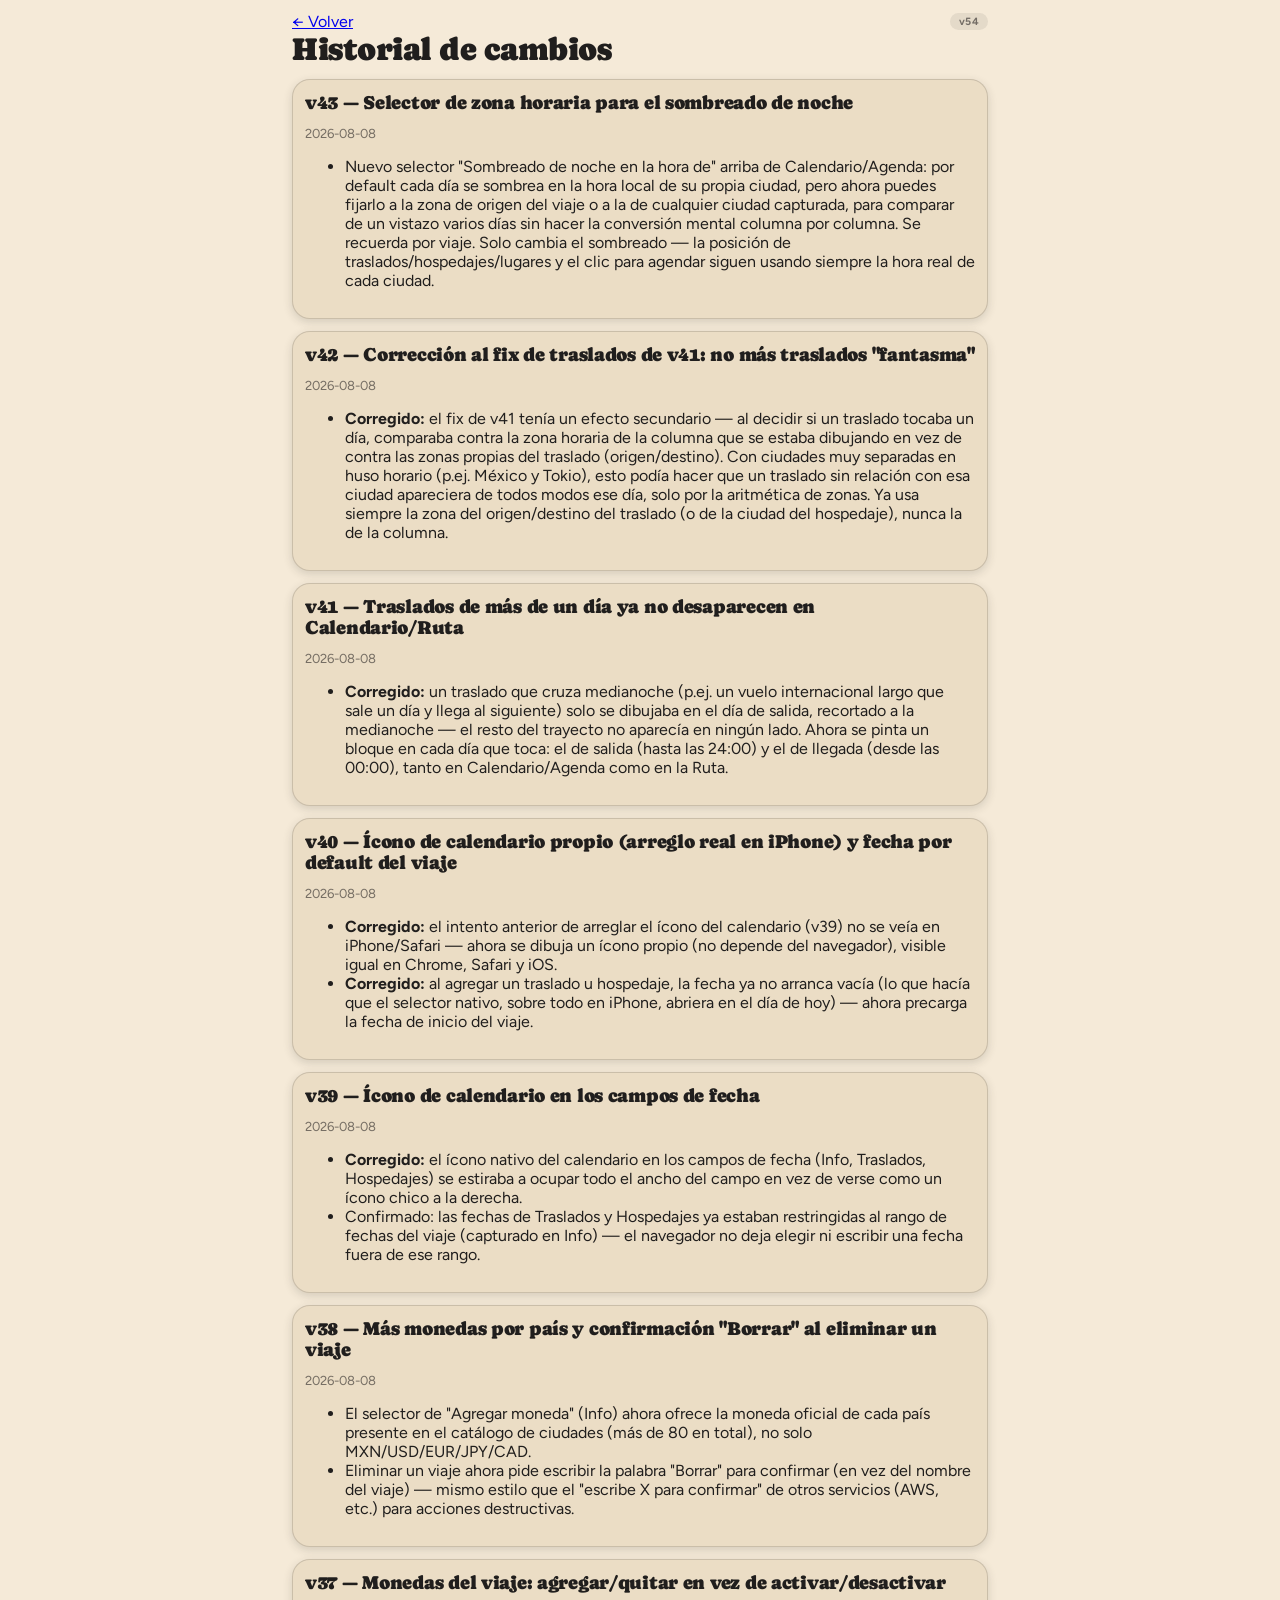
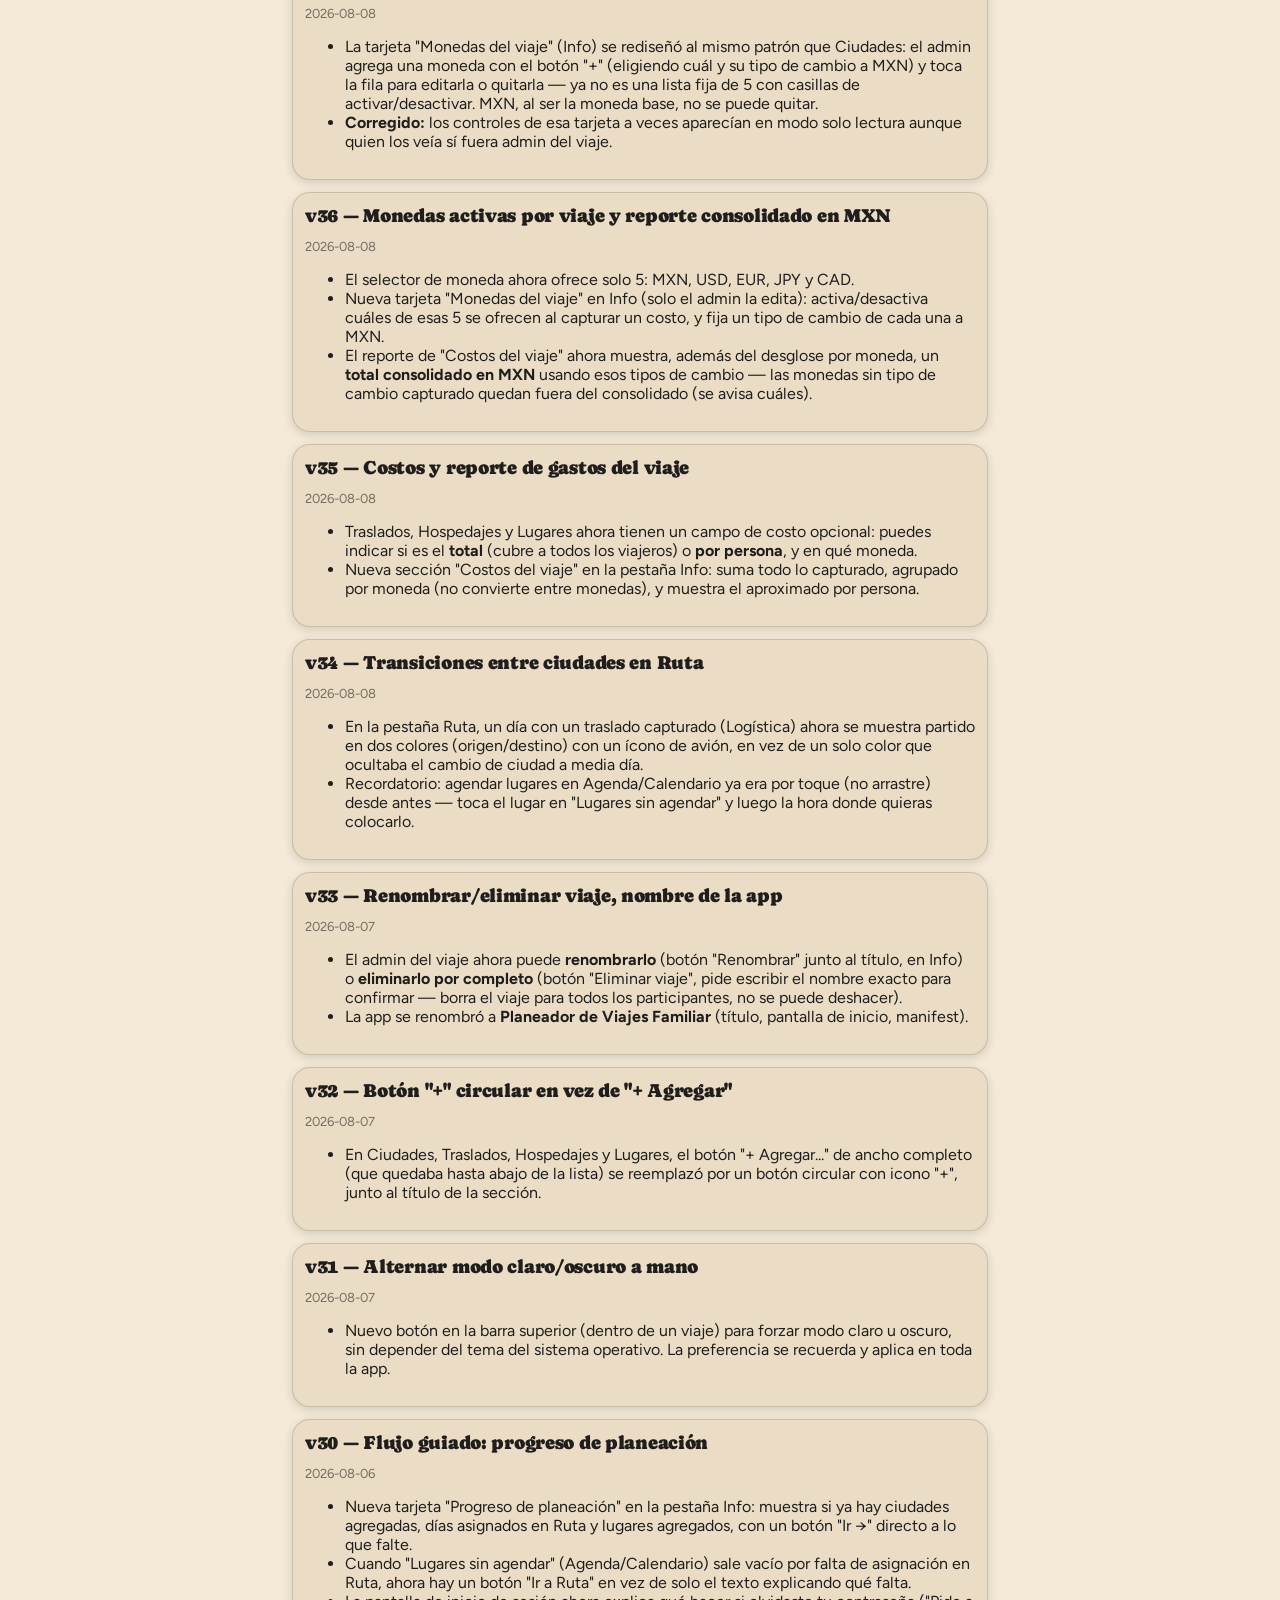
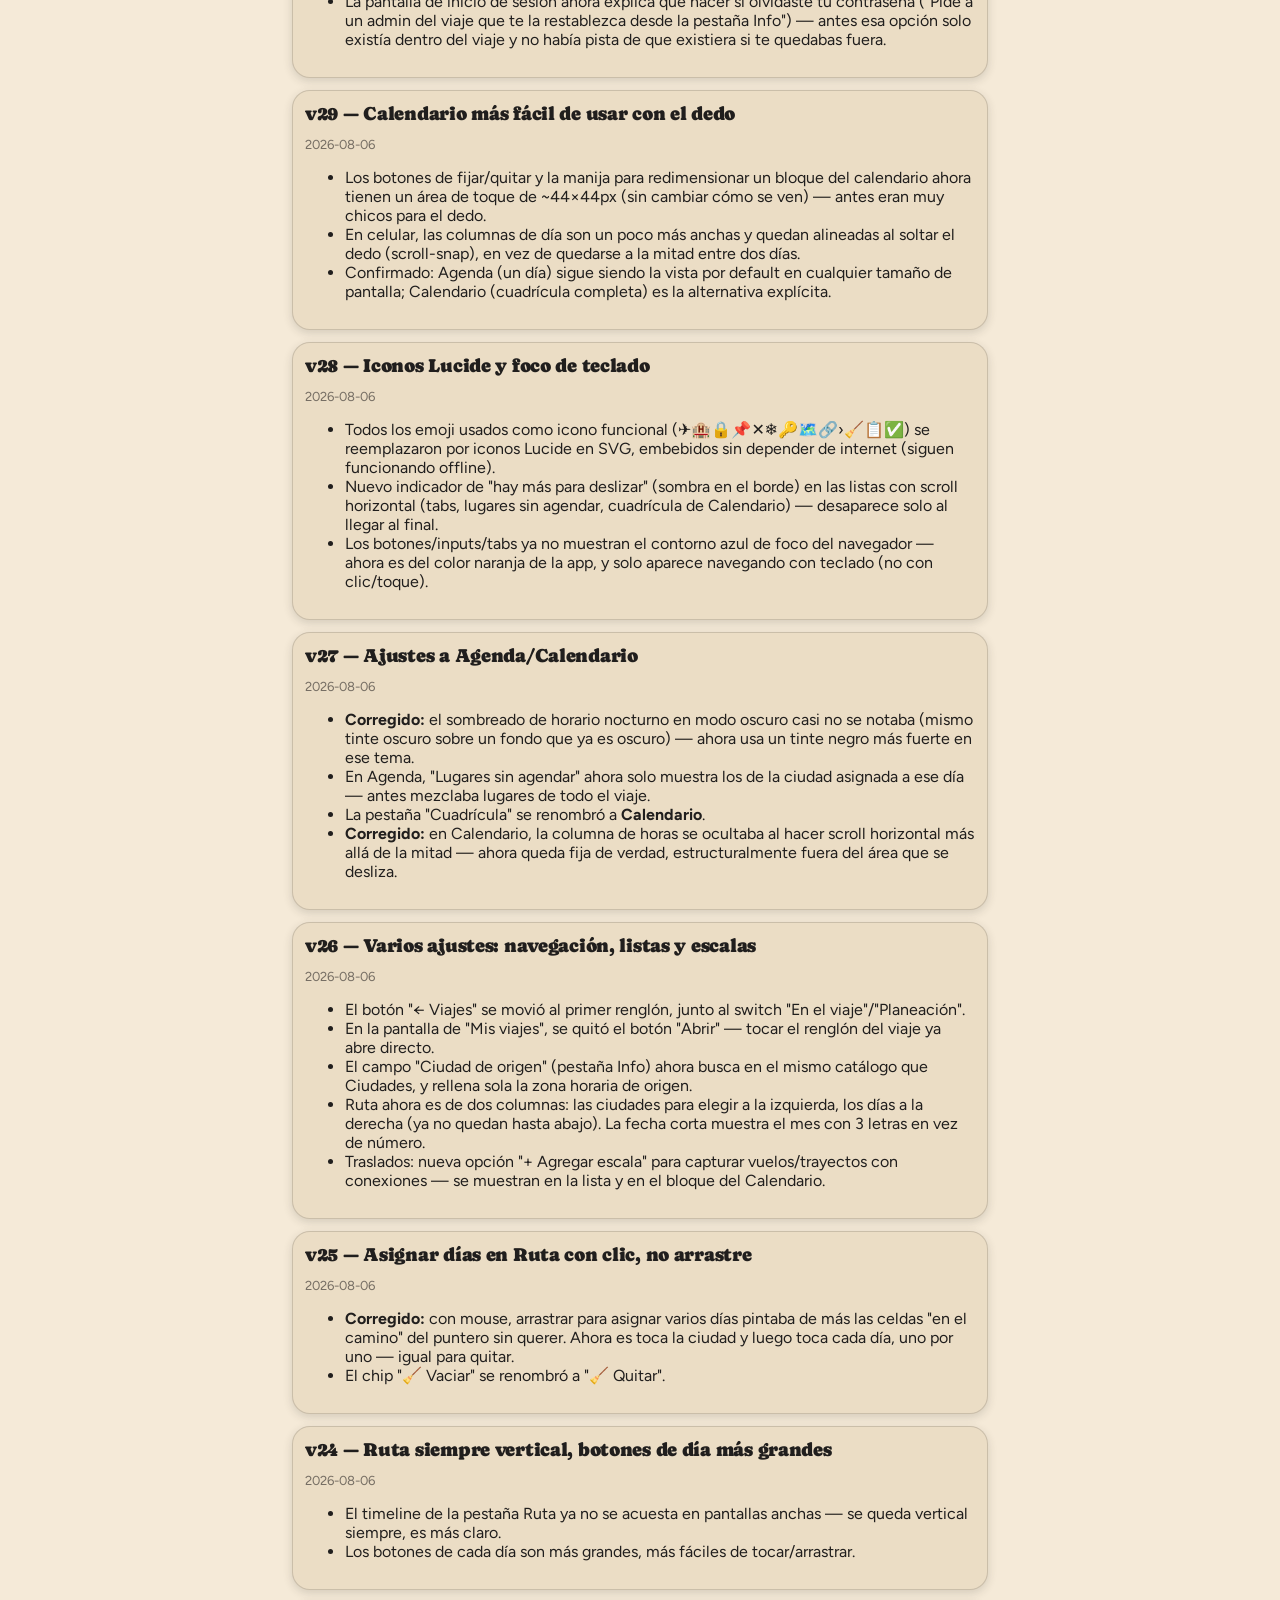
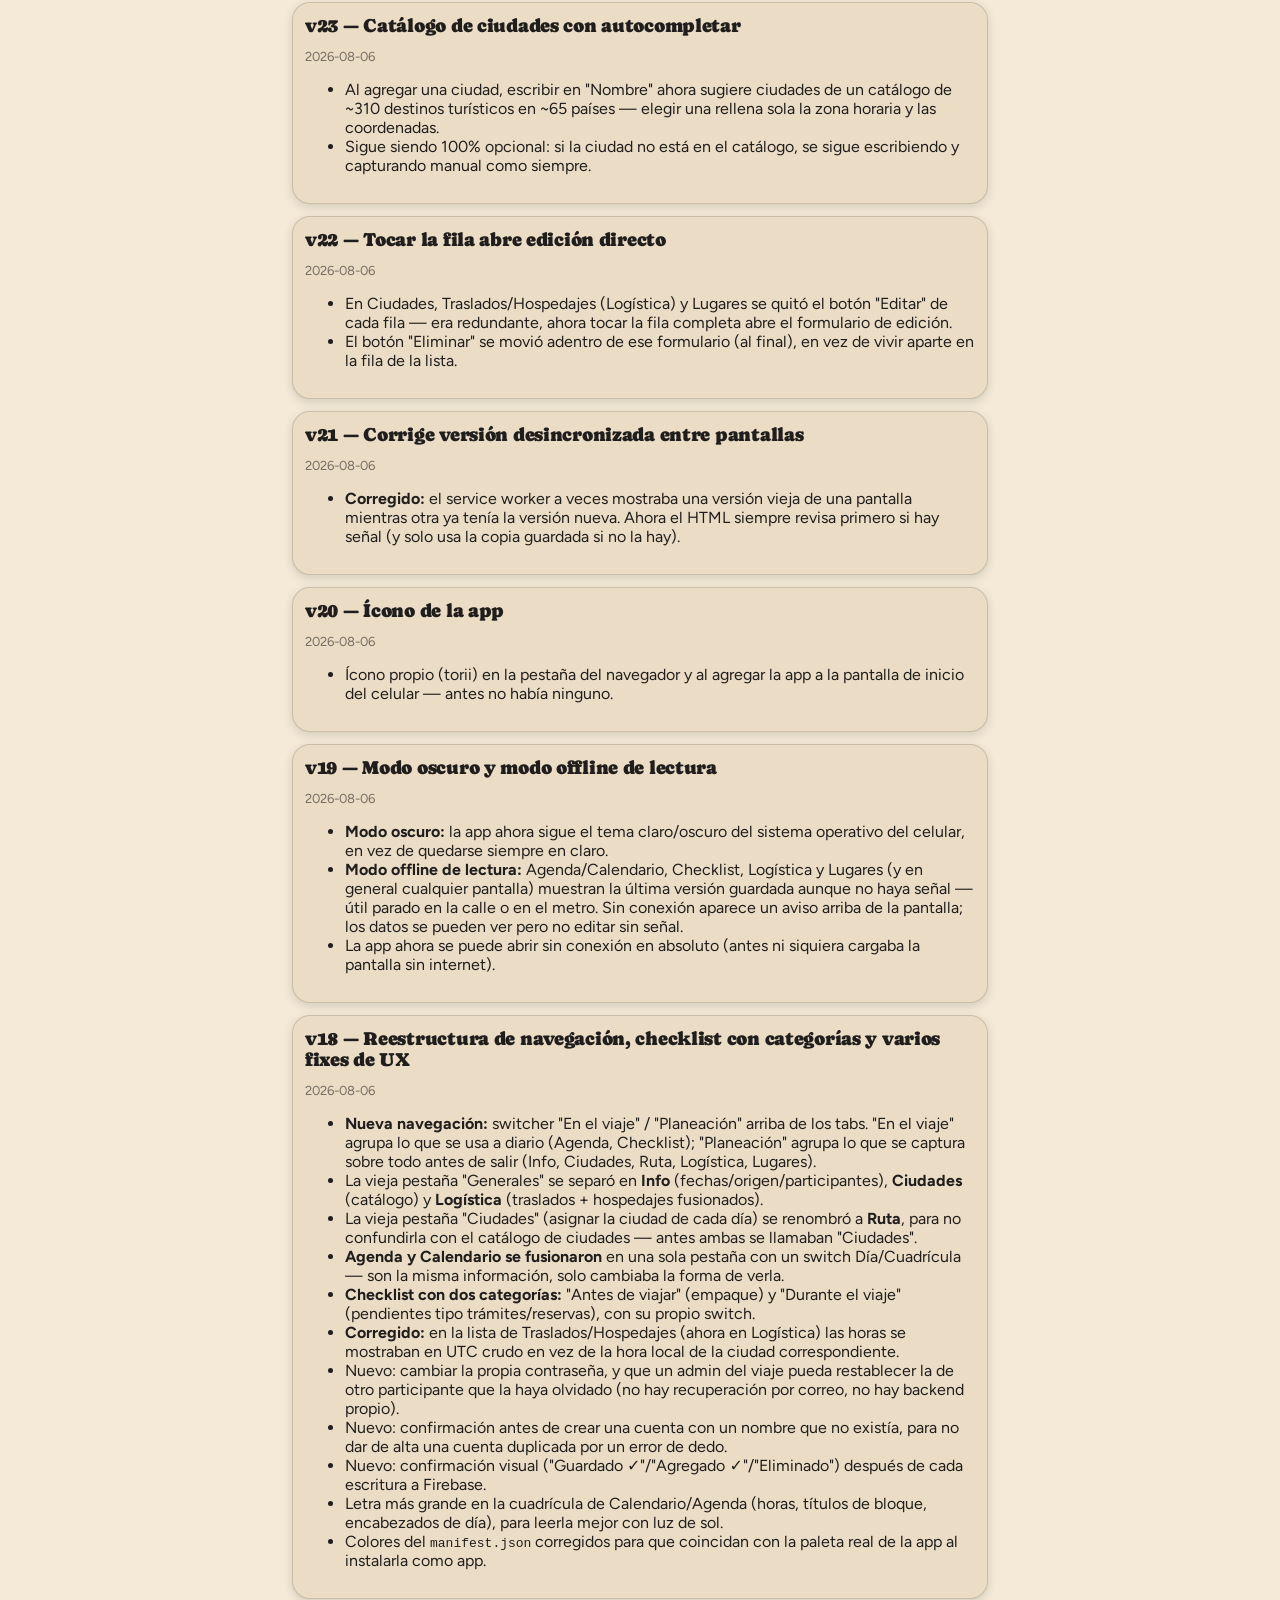
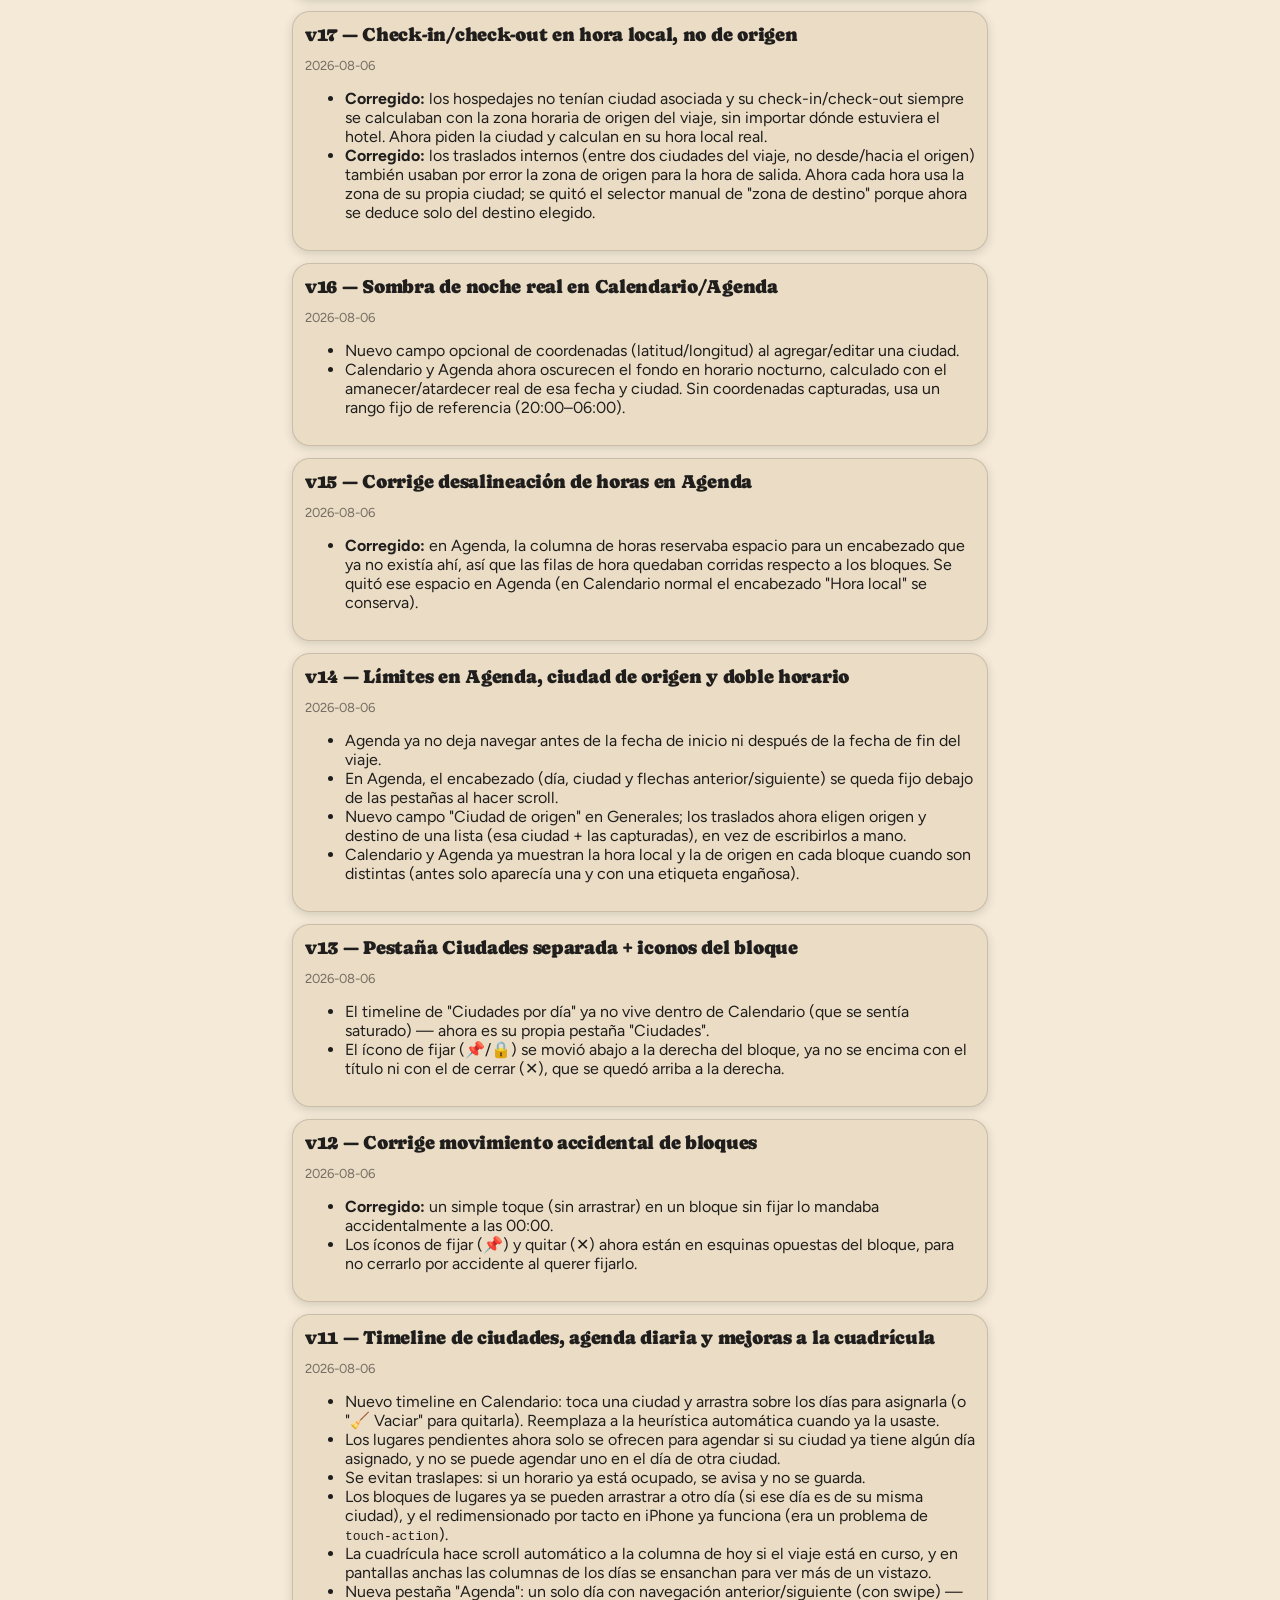
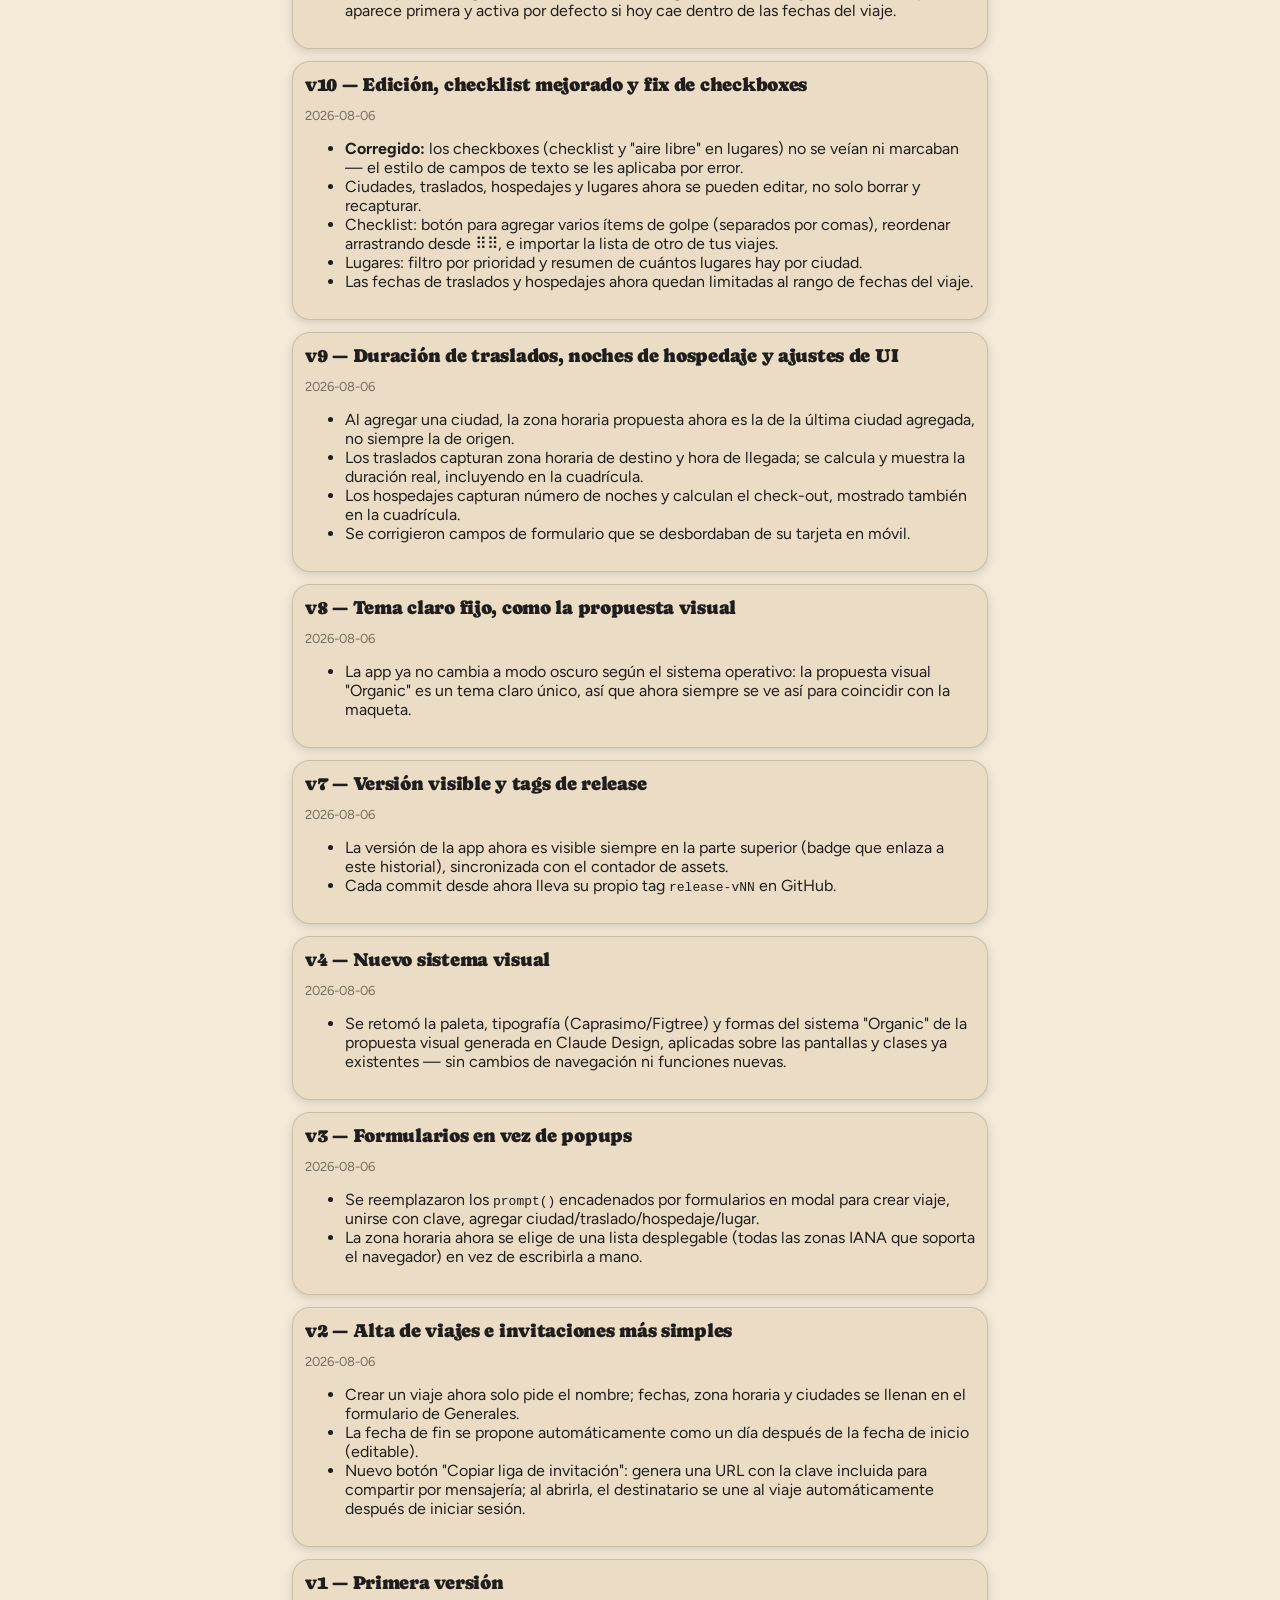
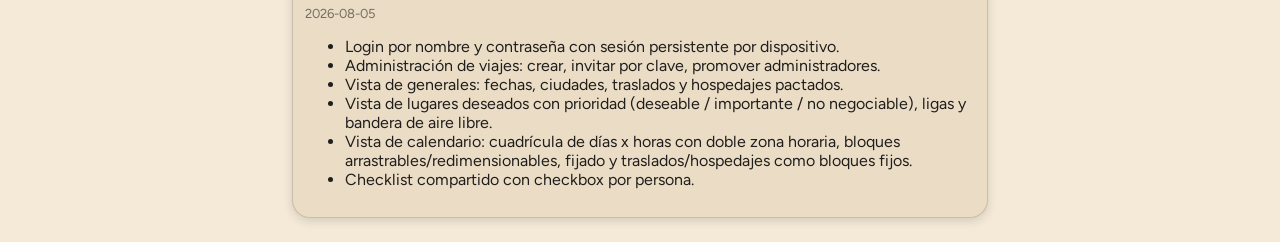
==== commit c8692131: "fix: reordenar checklist con flechas ↑/↓ en vez de arrastre El arrastre (manija ⠿⠿) seguía sin funci" ====
--- a/historial.html
+++ b/historial.html
@@ -5,14 +5,14 @@
 <meta name="viewport" content="width=device-width, initial-scale=1">
 <meta name="theme-color" content="#c67139" media="(prefers-color-scheme: light)">
 <meta name="theme-color" content="#1c1815" media="(prefers-color-scheme: dark)">
-<script src="js/tema.js?v=53"></script>
+<script src="js/tema.js?v=54"></script>
 <title>Historial de cambios — Planeador Familiar</title>
 <link rel="manifest" href="manifest.json">
 <link rel="icon" type="image/png" sizes="16x16" href="icons/favicon-16.png">
 <link rel="icon" type="image/png" sizes="32x32" href="icons/favicon-32.png">
 <link rel="icon" type="image/png" sizes="48x48" href="icons/favicon-48.png">
 <link rel="apple-touch-icon" href="icons/apple-touch-icon.png">
-<link rel="stylesheet" href="css/estilos.css?v=53">
+<link rel="stylesheet" href="css/estilos.css?v=54">
 </head>
 <body>
   <div class="contenedor">
@@ -416,7 +416,7 @@
       </ul>
     </div>
   </div>
-  <script src="js/app-version.js?v=53"></script>
-  <script src="js/version.js?v=53"></script>
+  <script src="js/app-version.js?v=54"></script>
+  <script src="js/version.js?v=54"></script>
 </body>
 </html>
--- a/css/estilos.css
+++ b/css/estilos.css
@@ -596,18 +596,9 @@
 .ct-fecha { font-weight: 700; font-family: var(--font-heading); flex: 0 0 auto; }
 .ct-ciudad { font-size: 13px; }
 
-/* Manija de reordenar filas del Checklist (⠿⠿, ver vista-checklist.js):
-   touch-action:none evita que el navegador interprete el arrastre como un
-   gesto de scroll; user-select/-webkit-touch-callout:none evitan que
-   seleccione texto (mouse) o abra la lupa/menú de selección (iOS) al
-   mantener presionado — ambos son justo lo que rompía el reordenamiento
-   (el gesto nativo tomaba el control antes de que empezara el drag). */
-.chk-handle {
-  cursor: grab; touch-action: none; user-select: none;
-  -webkit-user-select: none; -webkit-touch-callout: none;
-}
-/* Mientras se arrastra una fila, todo el cuerpo de la tabla queda sin
-   selección — si solo se protegiera la celda de la manija, el navegador
-   podía seguir seleccionando el texto de las celdas vecinas por las que
-   pasa el dedo/cursor durante el arrastre. */
-#chk-tabla.arrastrando-fila { user-select: none; -webkit-user-select: none; }
+/* Reordenar filas del Checklist: botones ↑/↓ por renglón (ver
+   vista-checklist.js) — reemplazan la manija de arrastre ⠿⠿ anterior, que
+   el navegador competía por interpretar como selección de texto o como el
+   menú/lupa de selección en móvil incluso con preventDefault(). Un botón es
+   un gesto que no se presta a esa ambigüedad. */
+#chk-tabla button[data-mover]:disabled { opacity: 0.3; cursor: default; }
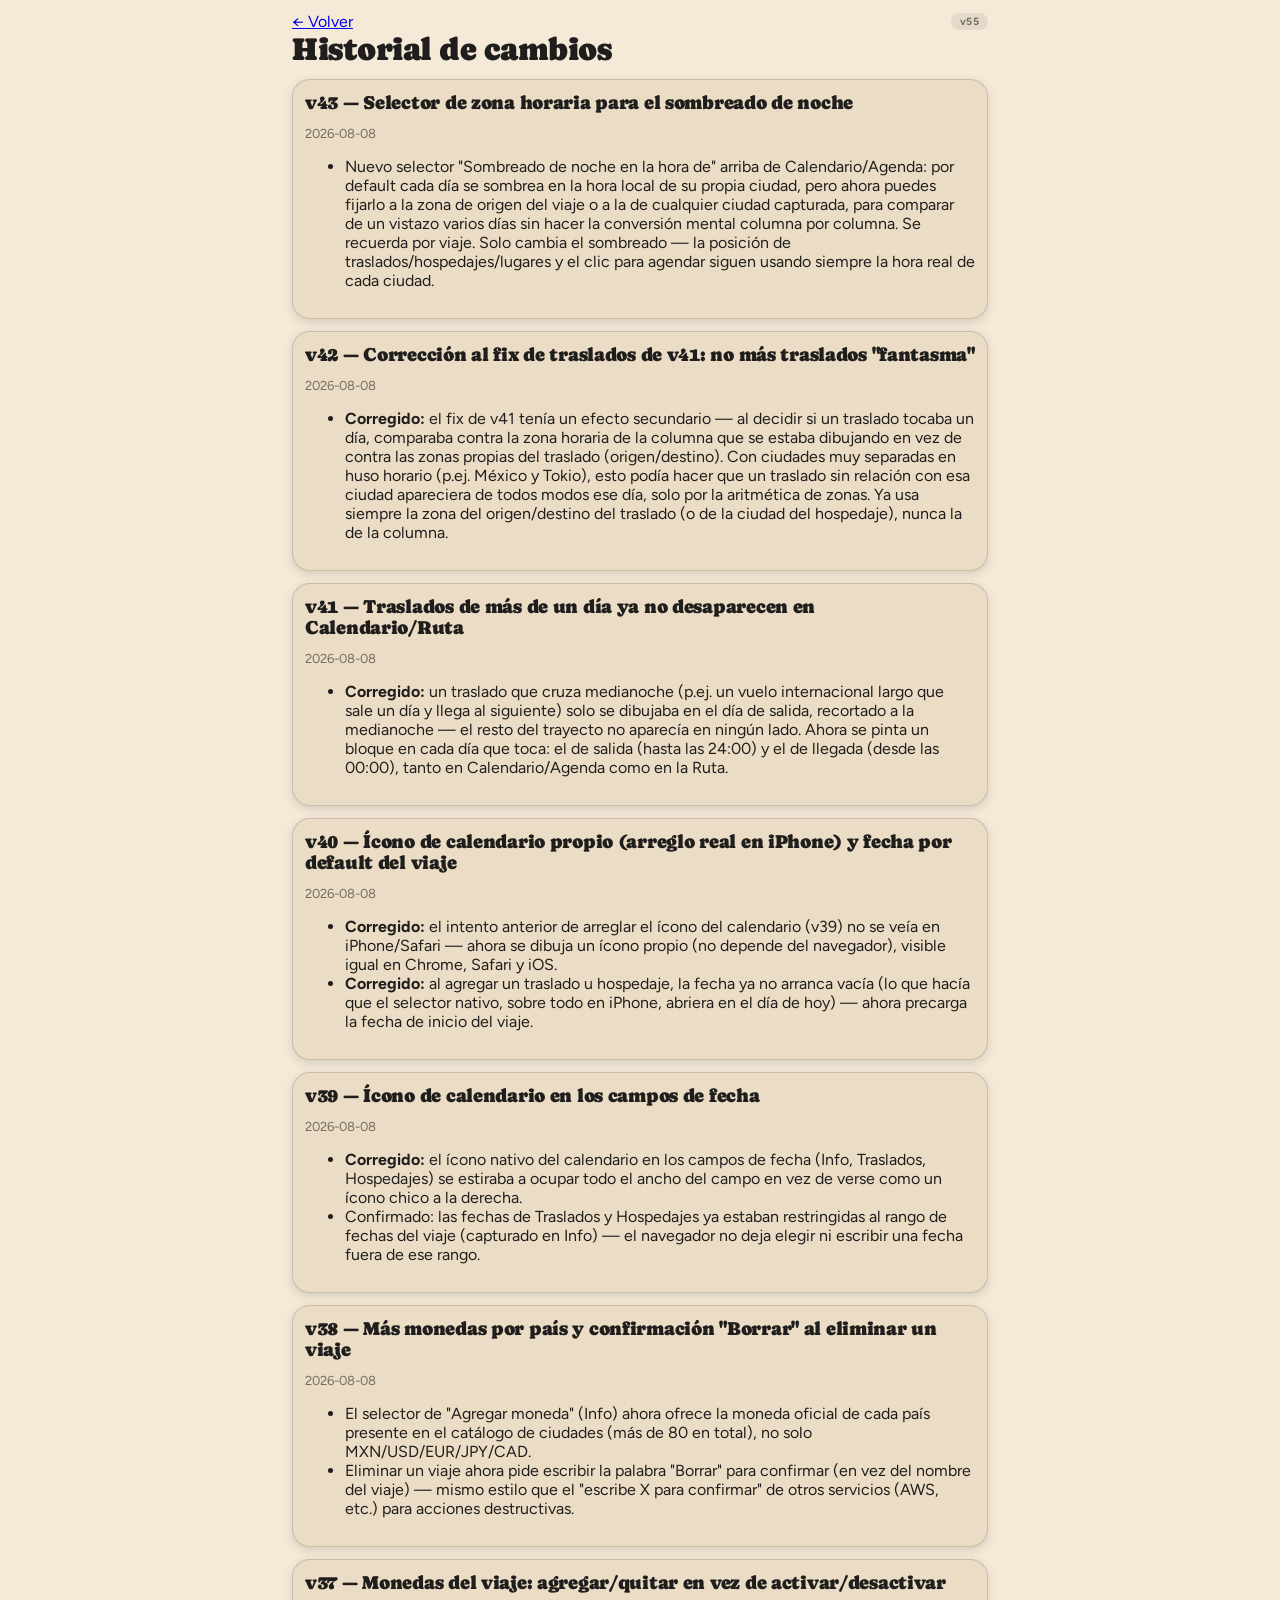
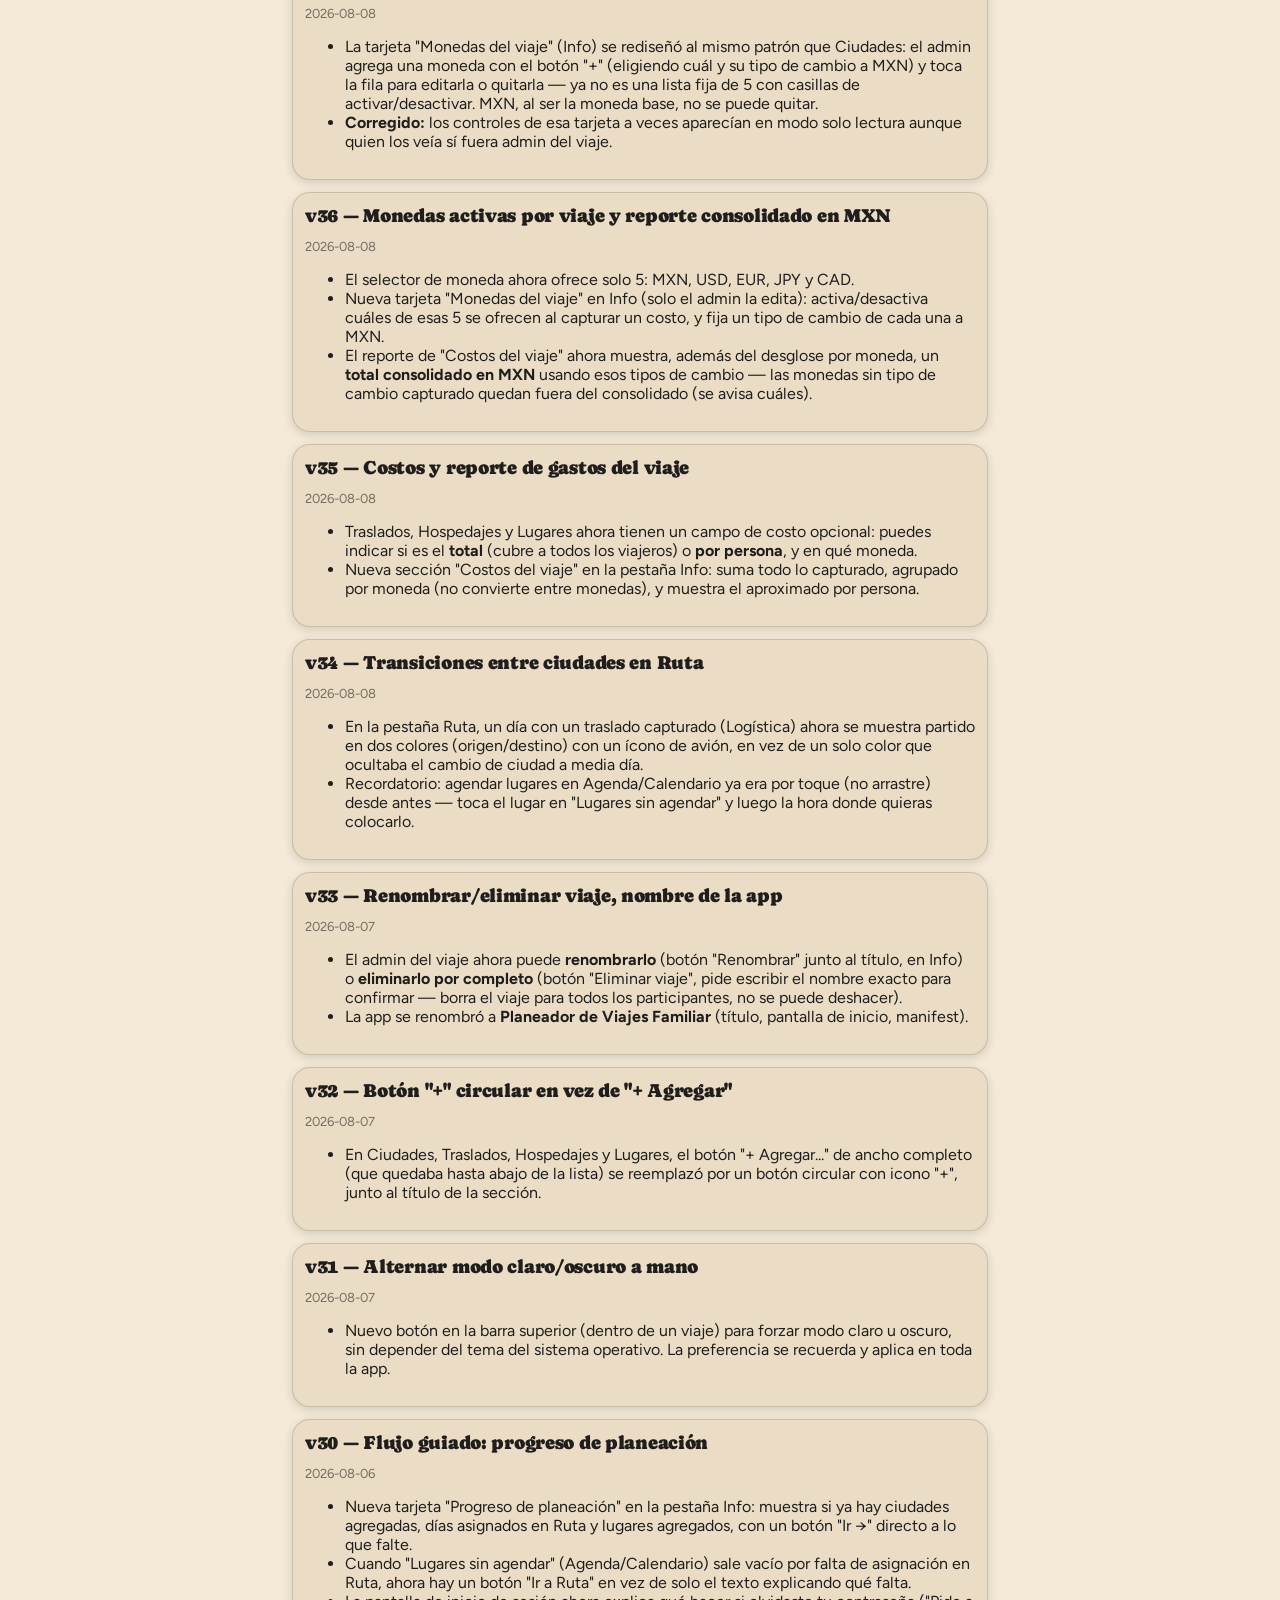
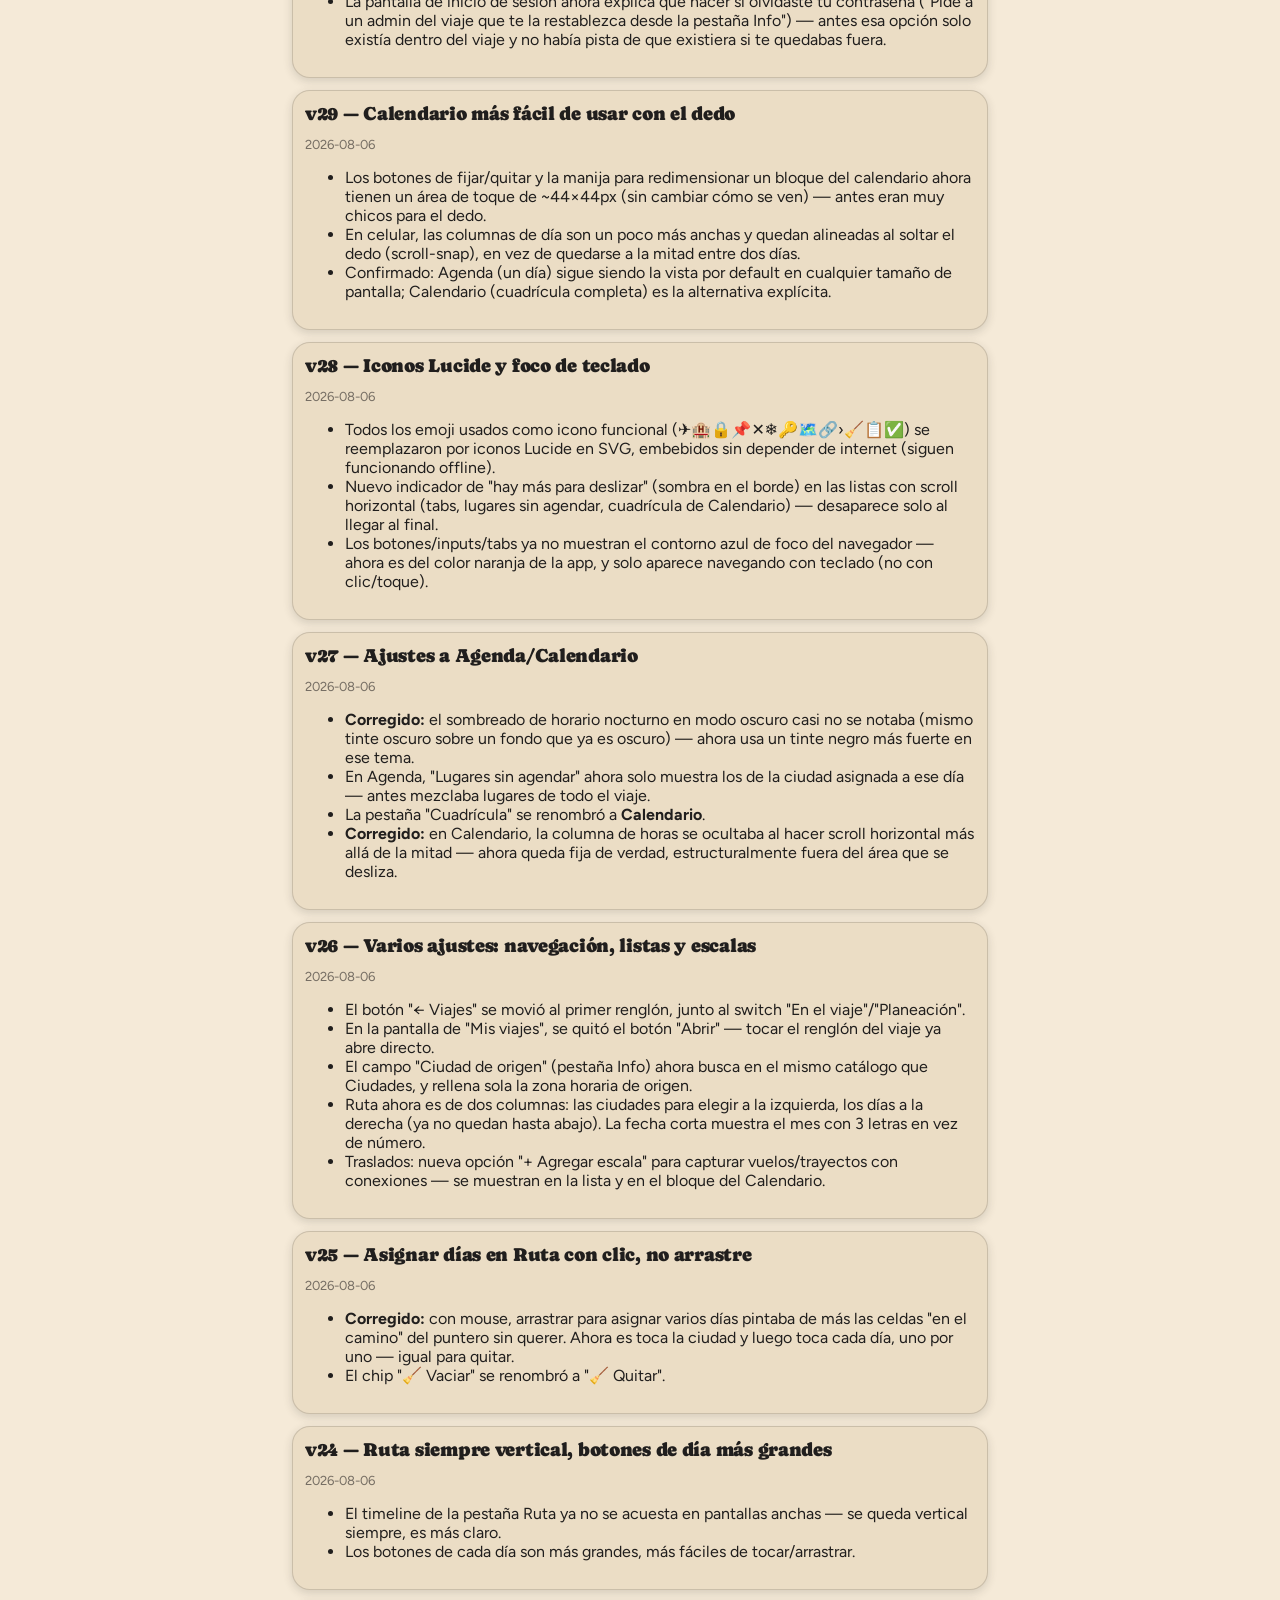
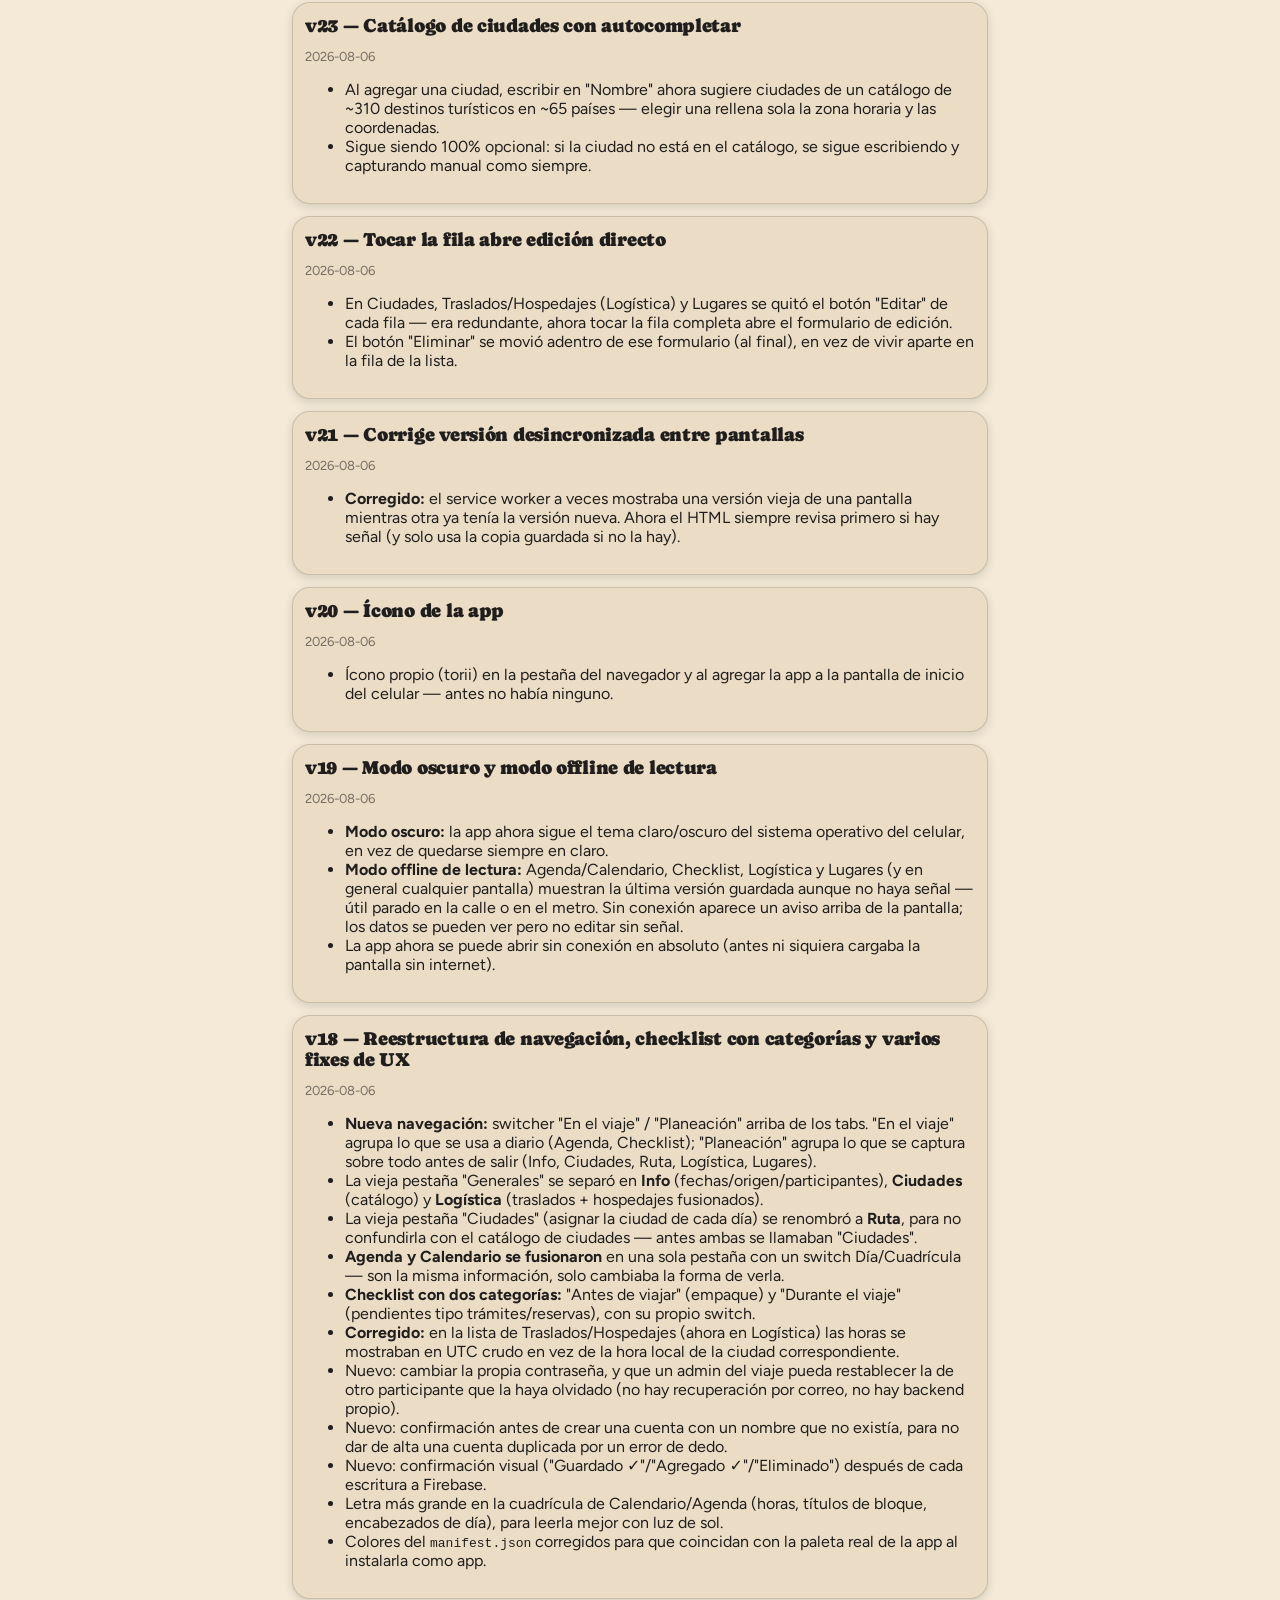
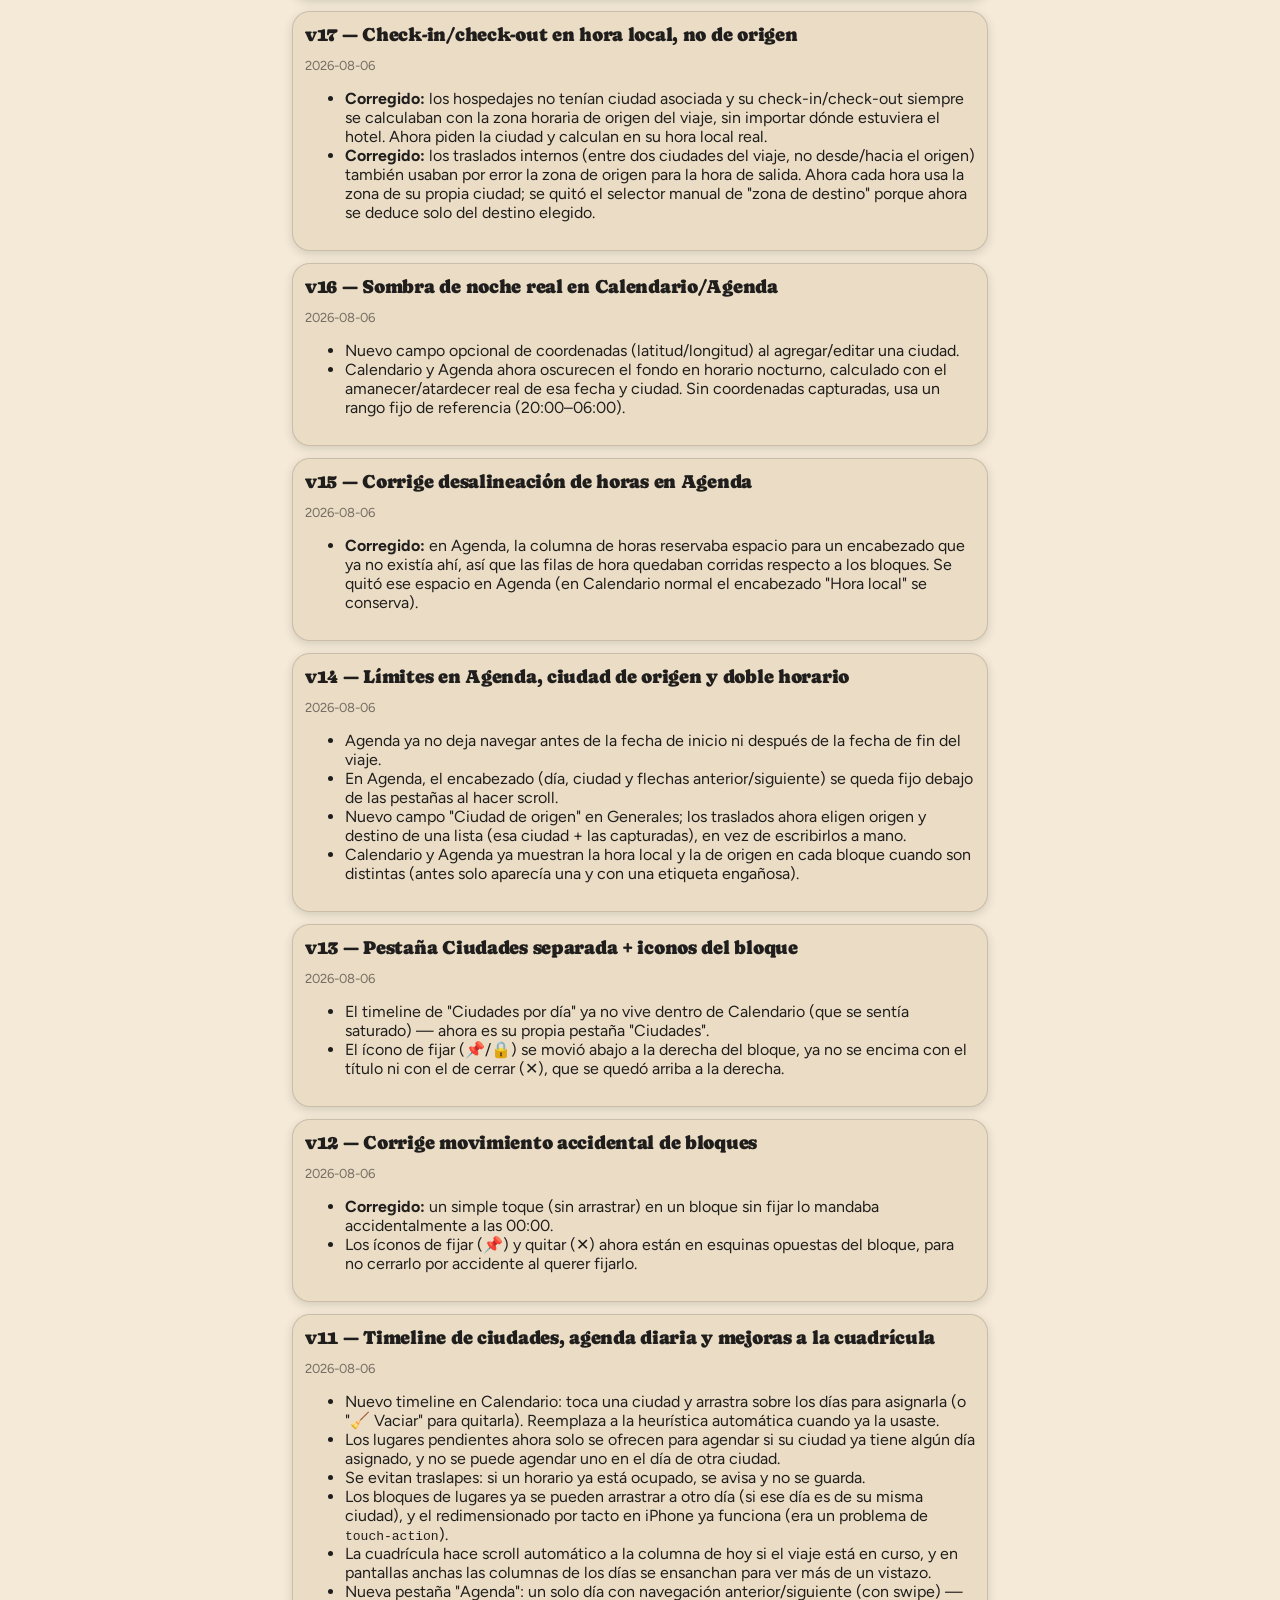
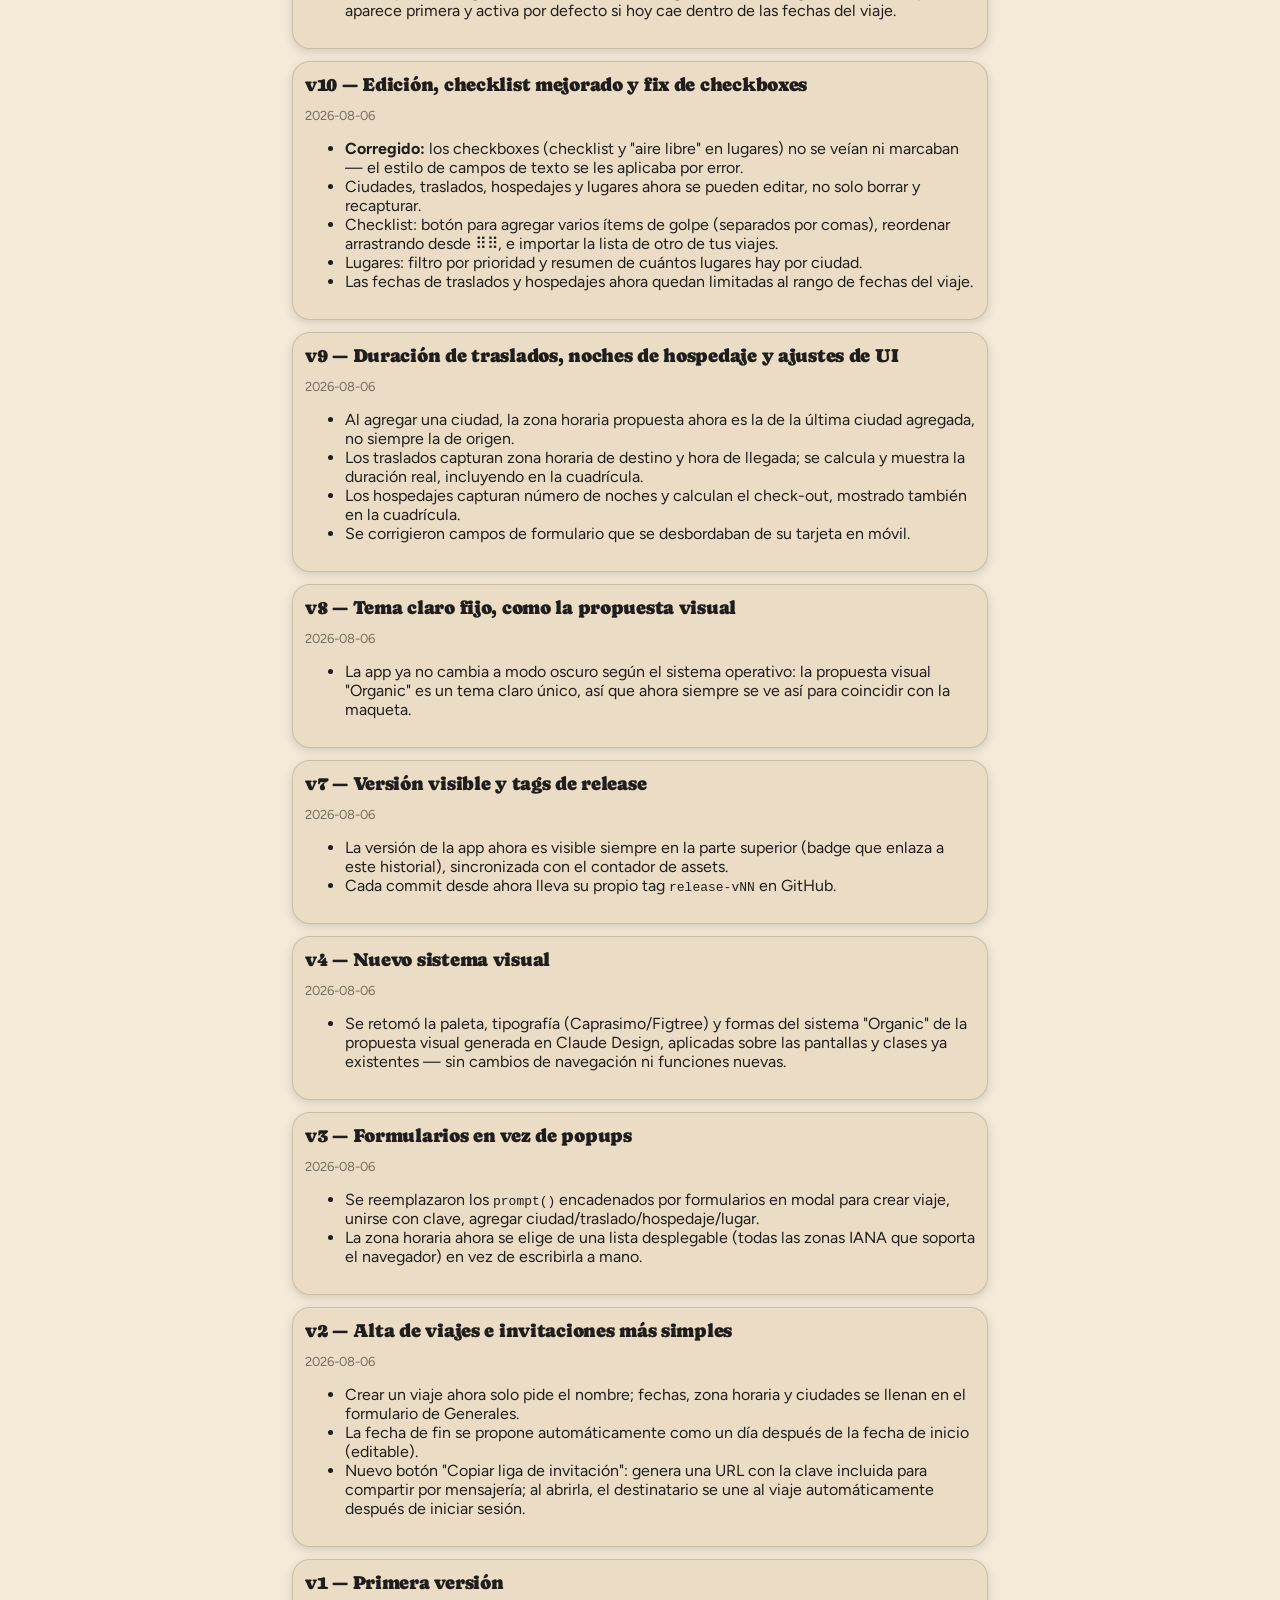
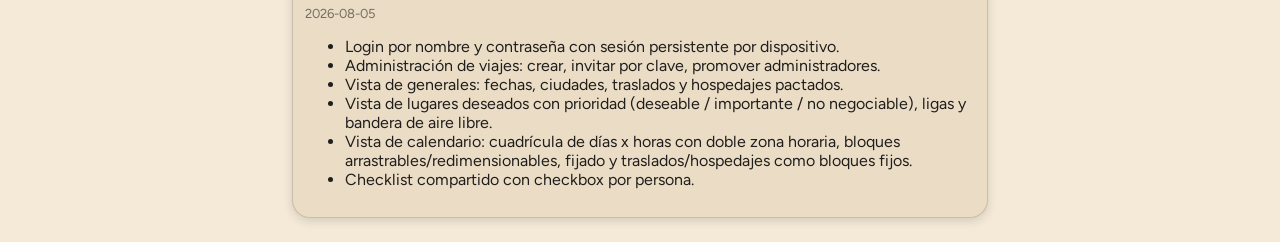
==== commit 8d9cd7dc: "feat: editar lugar desde el modal de info + insignias de prioridad/aire libre 1) El modal de info de" ====
--- a/historial.html
+++ b/historial.html
@@ -5,14 +5,14 @@
 <meta name="viewport" content="width=device-width, initial-scale=1">
 <meta name="theme-color" content="#c67139" media="(prefers-color-scheme: light)">
 <meta name="theme-color" content="#1c1815" media="(prefers-color-scheme: dark)">
-<script src="js/tema.js?v=54"></script>
+<script src="js/tema.js?v=55"></script>
 <title>Historial de cambios — Planeador Familiar</title>
 <link rel="manifest" href="manifest.json">
 <link rel="icon" type="image/png" sizes="16x16" href="icons/favicon-16.png">
 <link rel="icon" type="image/png" sizes="32x32" href="icons/favicon-32.png">
 <link rel="icon" type="image/png" sizes="48x48" href="icons/favicon-48.png">
 <link rel="apple-touch-icon" href="icons/apple-touch-icon.png">
-<link rel="stylesheet" href="css/estilos.css?v=54">
+<link rel="stylesheet" href="css/estilos.css?v=55">
 </head>
 <body>
   <div class="contenedor">
@@ -416,7 +416,7 @@
       </ul>
     </div>
   </div>
-  <script src="js/app-version.js?v=54"></script>
-  <script src="js/version.js?v=54"></script>
+  <script src="js/app-version.js?v=55"></script>
+  <script src="js/version.js?v=55"></script>
 </body>
 </html>
--- a/css/estilos.css
+++ b/css/estilos.css
@@ -539,6 +539,17 @@
 .cal-bloque .resize::before {
   content: ""; position: absolute; top: -15px; bottom: -15px; left: 0; right: 0;
 }
+/* Insignias puramente informativas (prioridad arriba-izquierda, aire libre
+   abajo-izquierda) — pointer-events:none para que nunca intercepten el tap
+   (abre el modal de info) ni el arrastre; solo son visuales, a diferencia
+   de accion-fijar/accion-quitar/accion-liga que sí son botones. */
+.cal-bloque .badge-prioridad {
+  position: absolute; top: 1px; left: 4px; font-size: 13px; font-weight: 800;
+  line-height: 1; opacity: 0.95; pointer-events: none;
+}
+.cal-bloque .badge-aire {
+  position: absolute; bottom: 3px; left: 4px; opacity: 0.9; pointer-events: none;
+}
 .cal-bloque.cat-deseable { border-color: rgba(255,242,235,0.5); }
 .cal-bloque.cat-importante { border-color: #fff2eb; }
 .cal-bloque.cat-no_negociable { border-color: #fff2eb; border-width: 3px; }
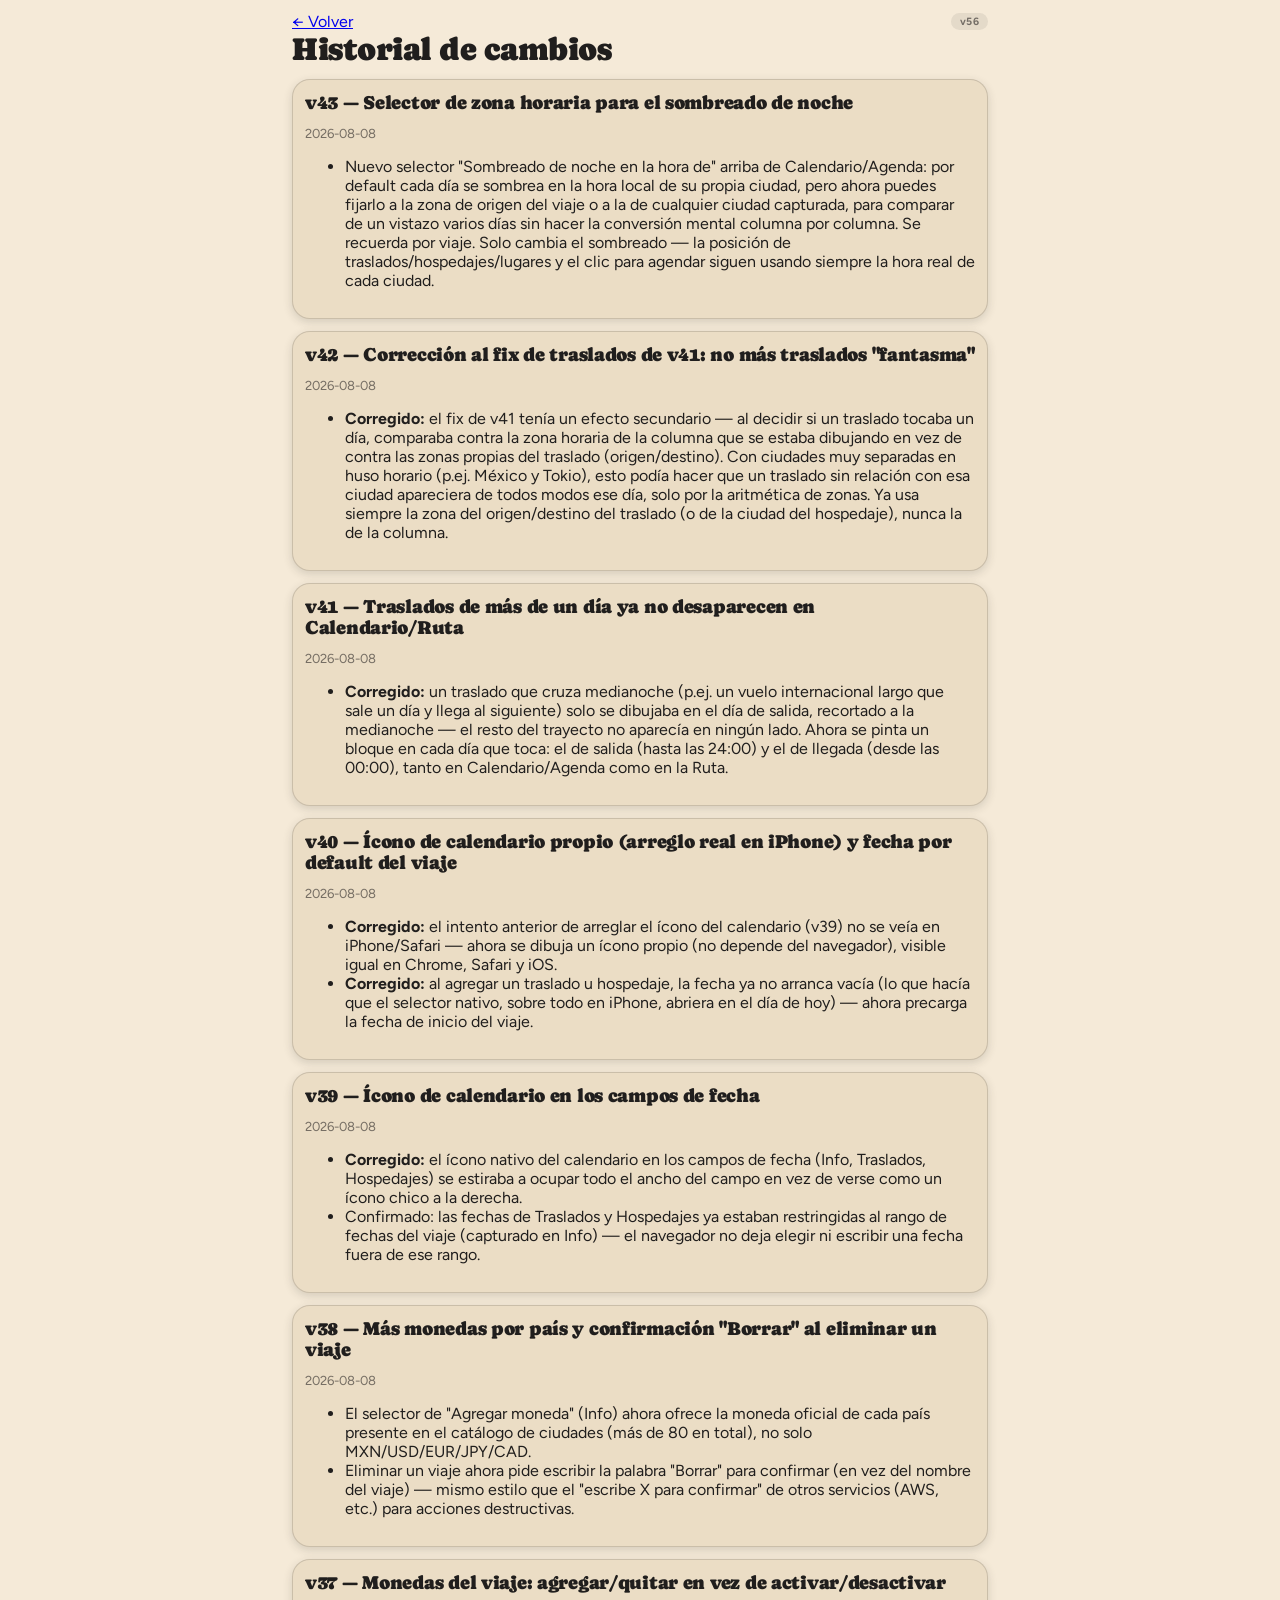
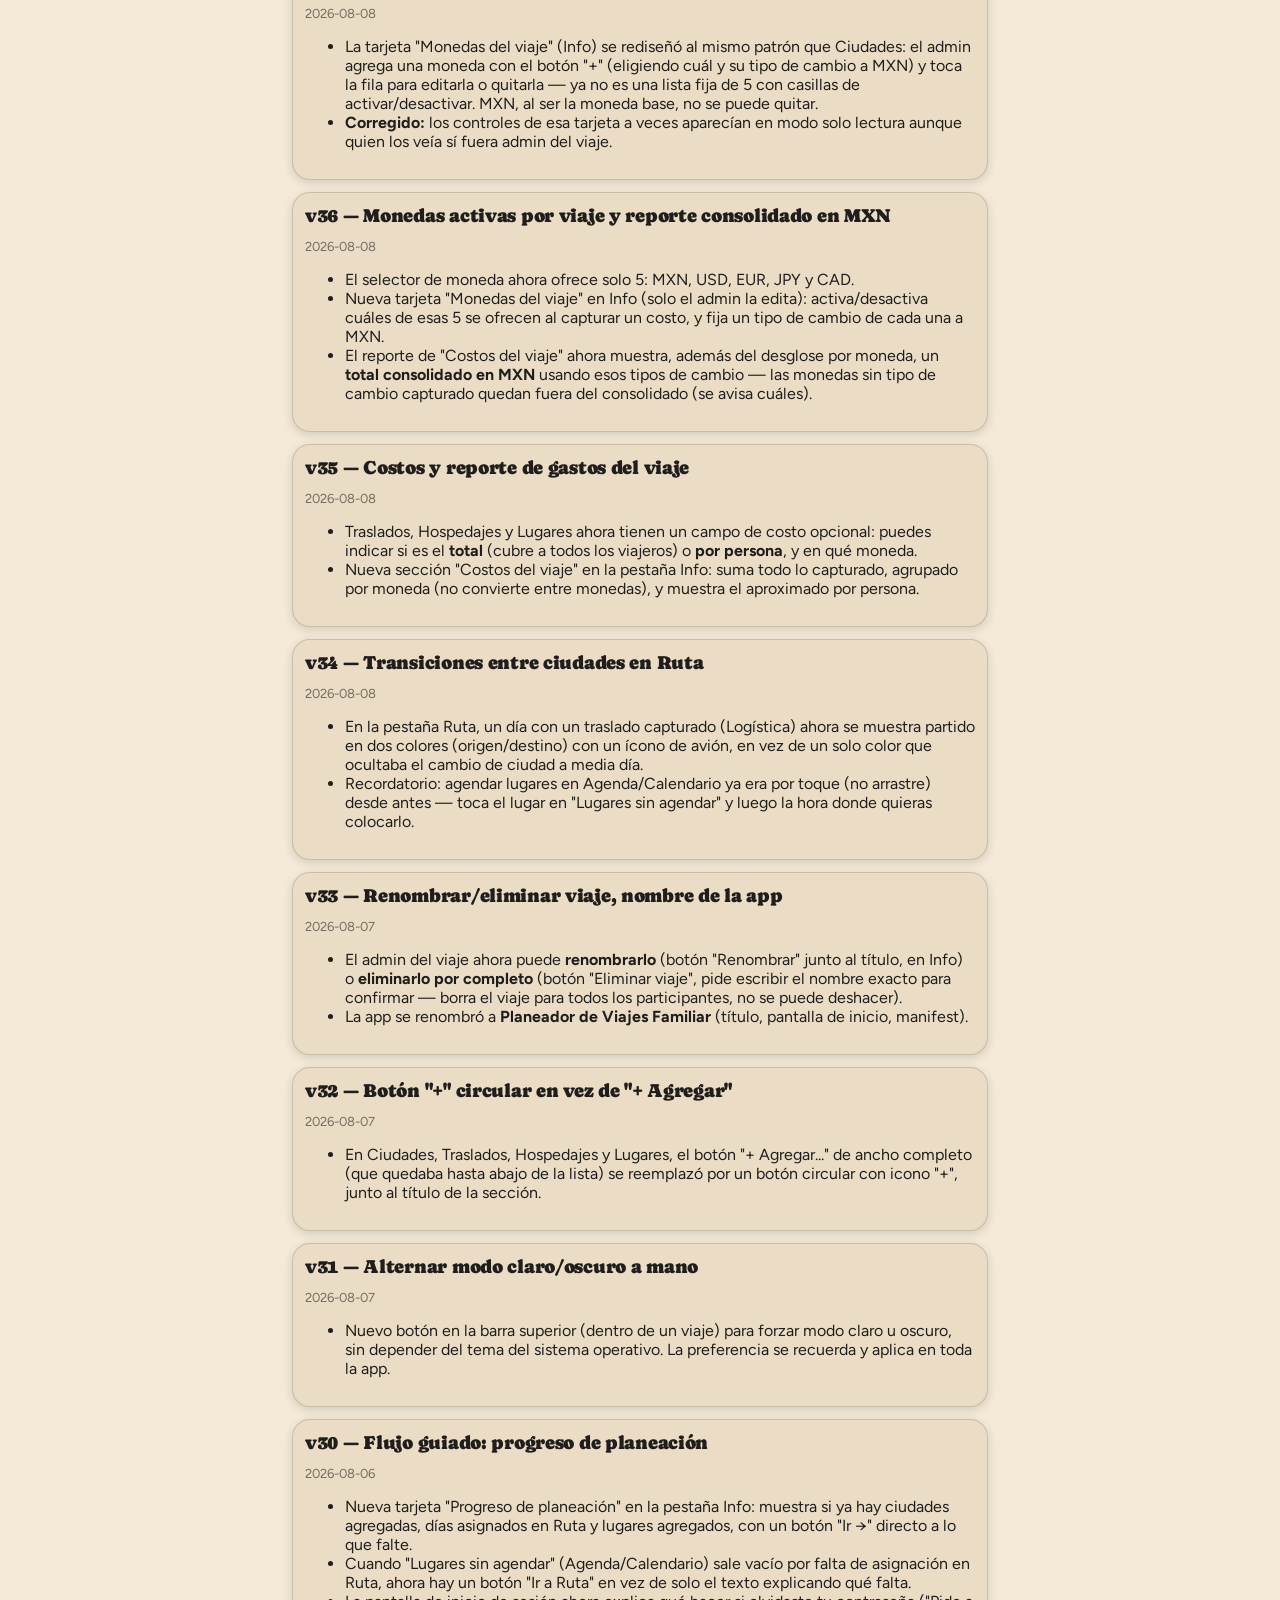
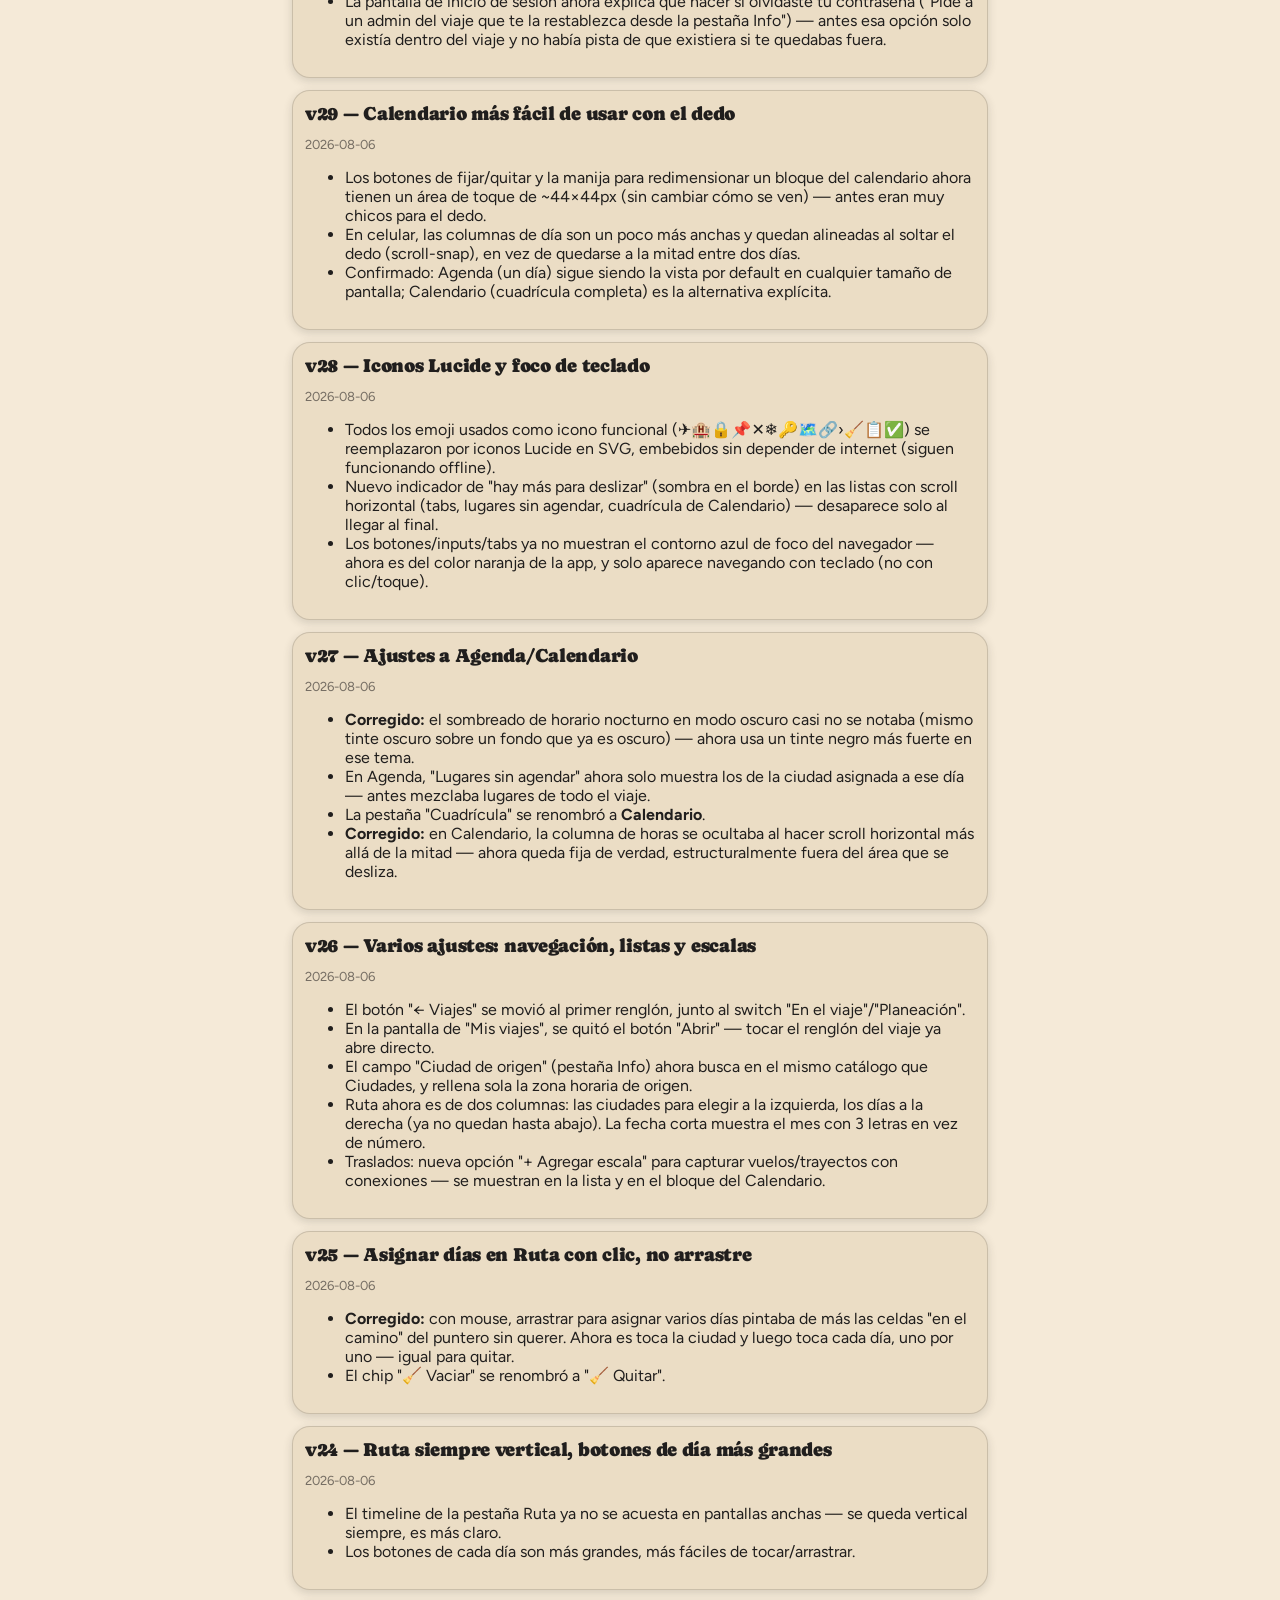
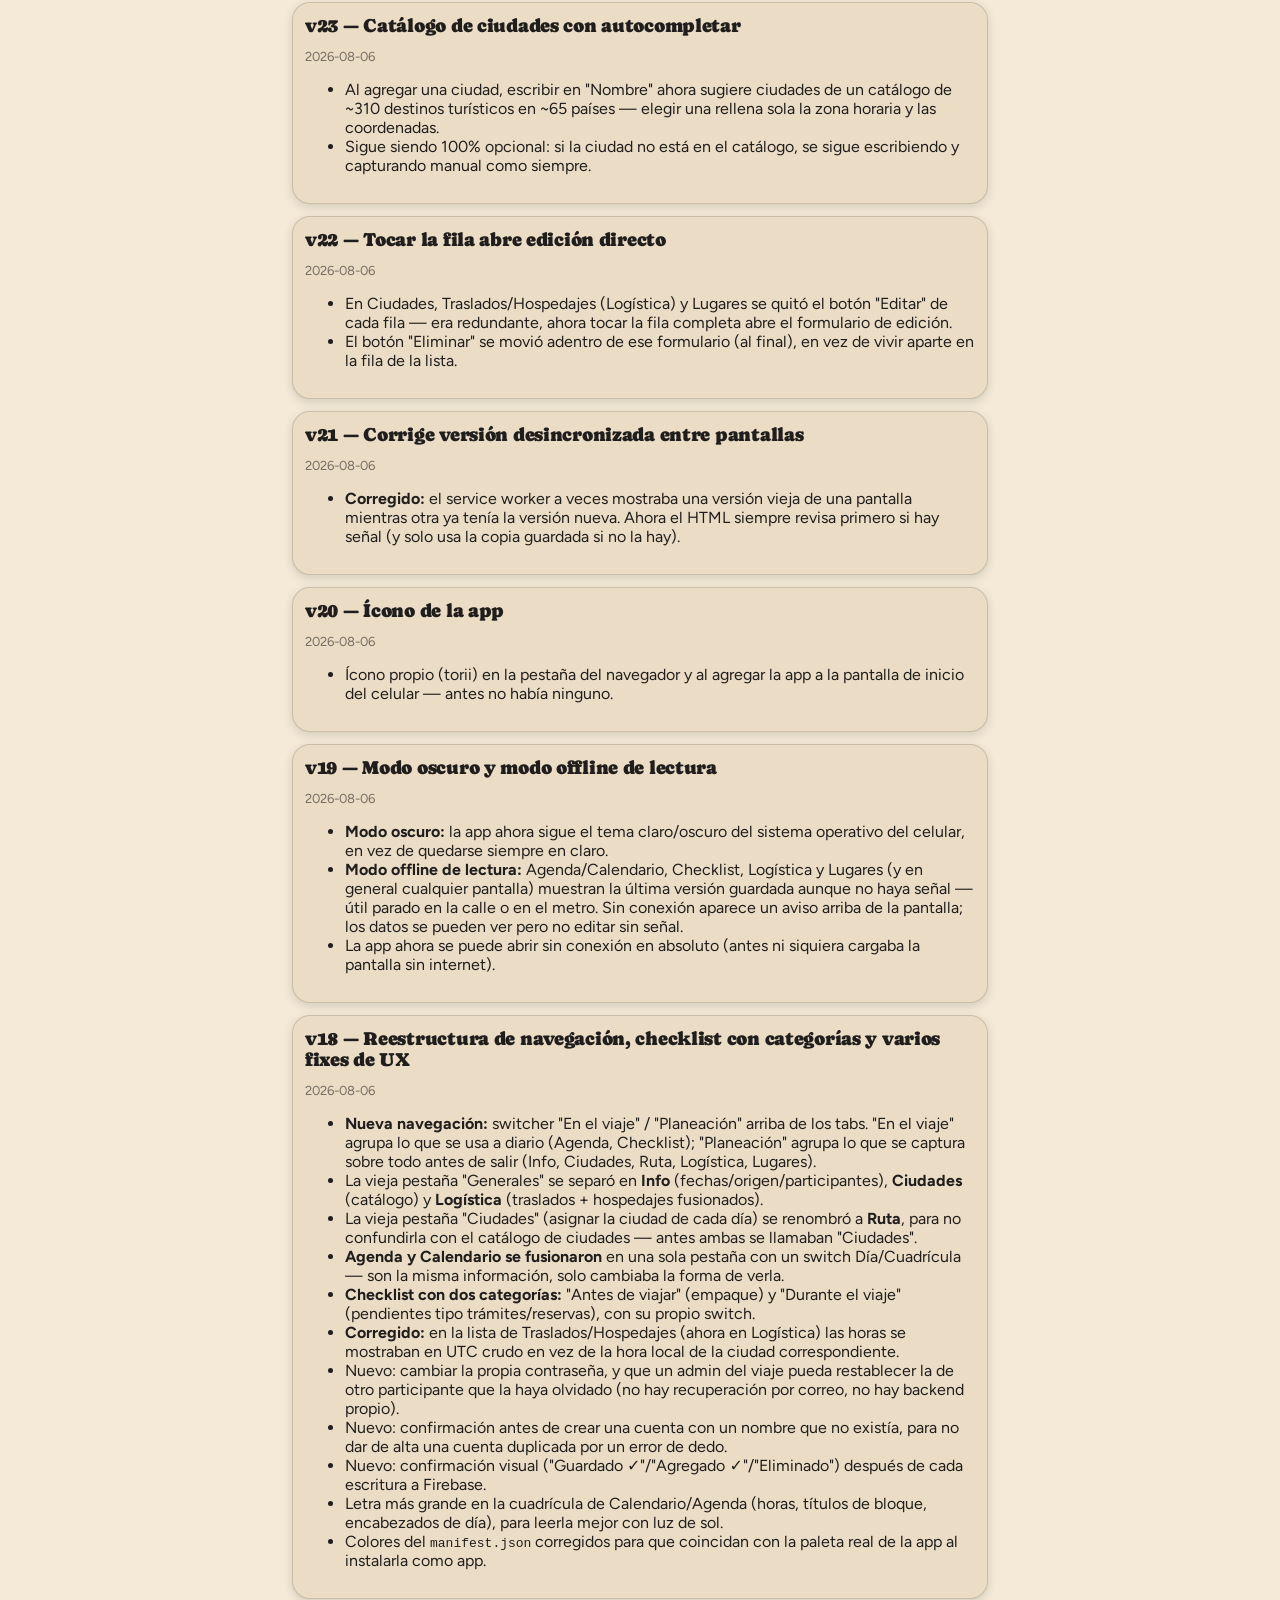
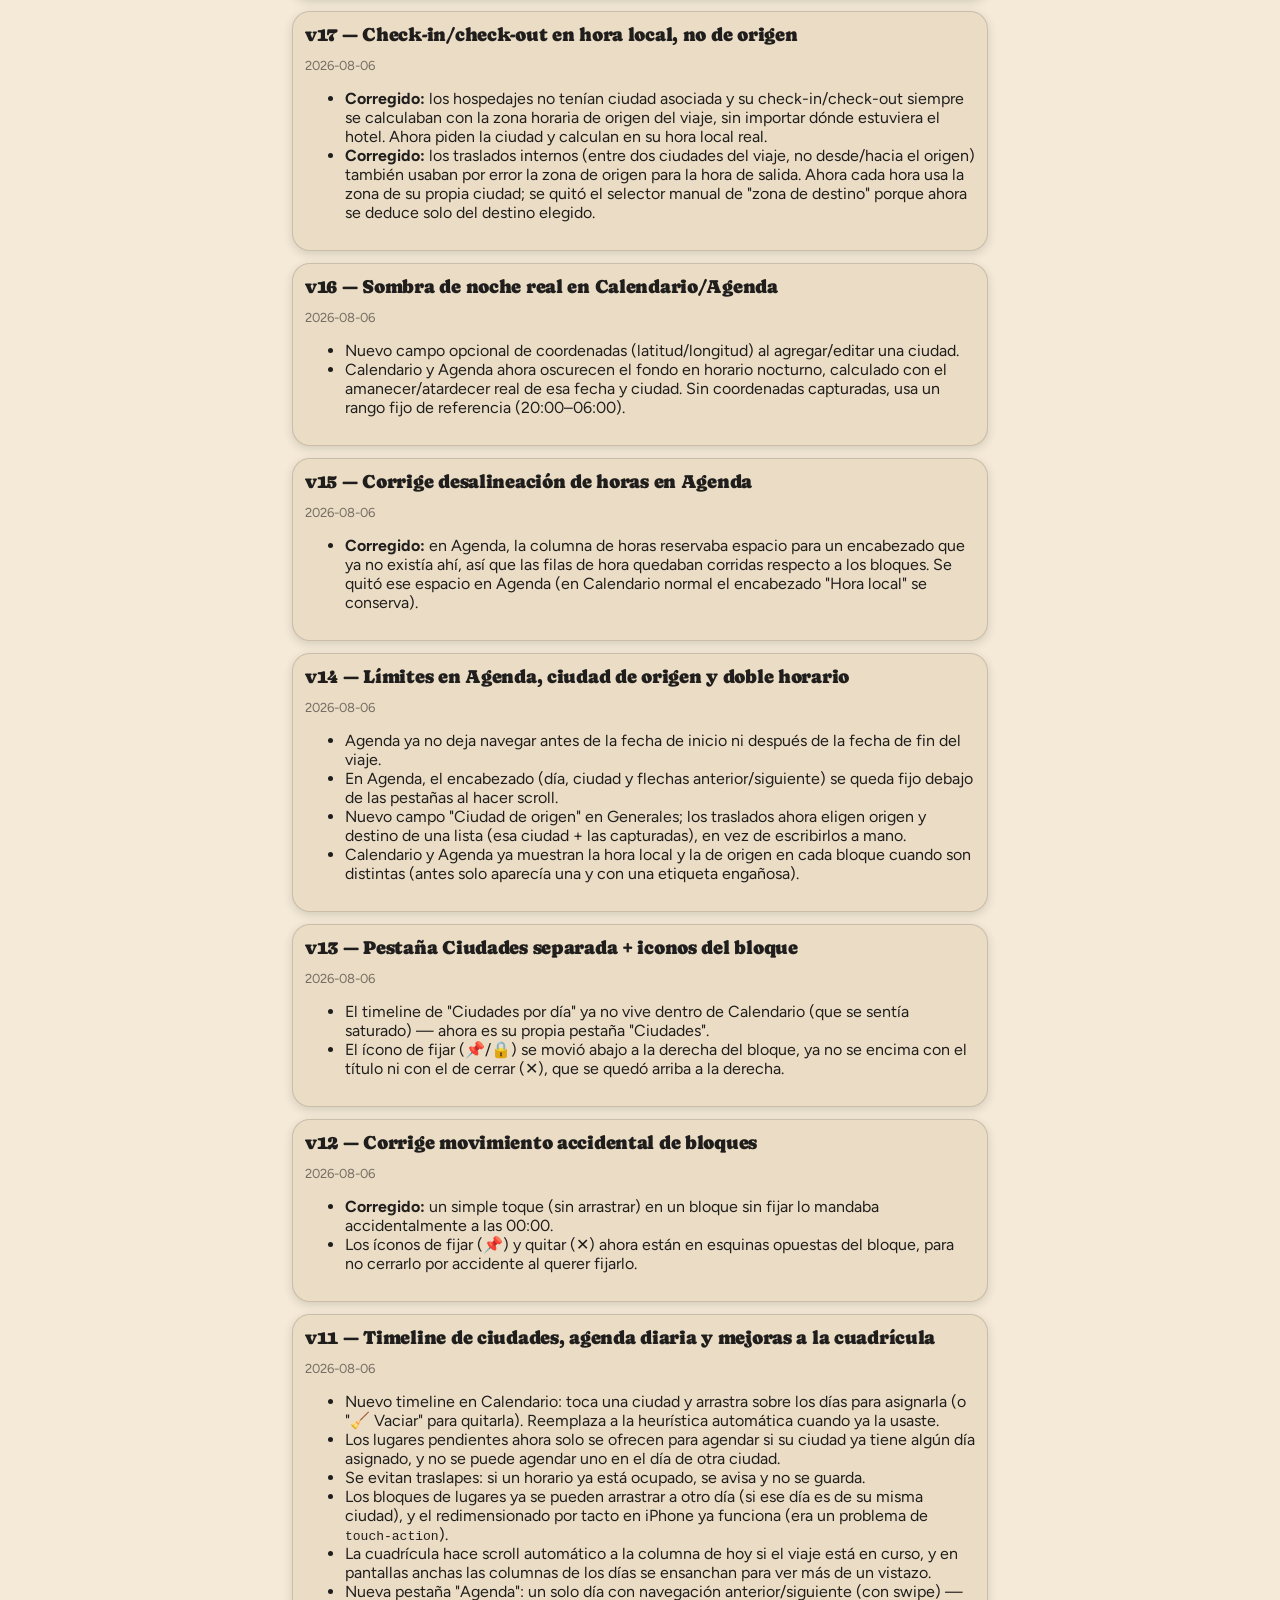
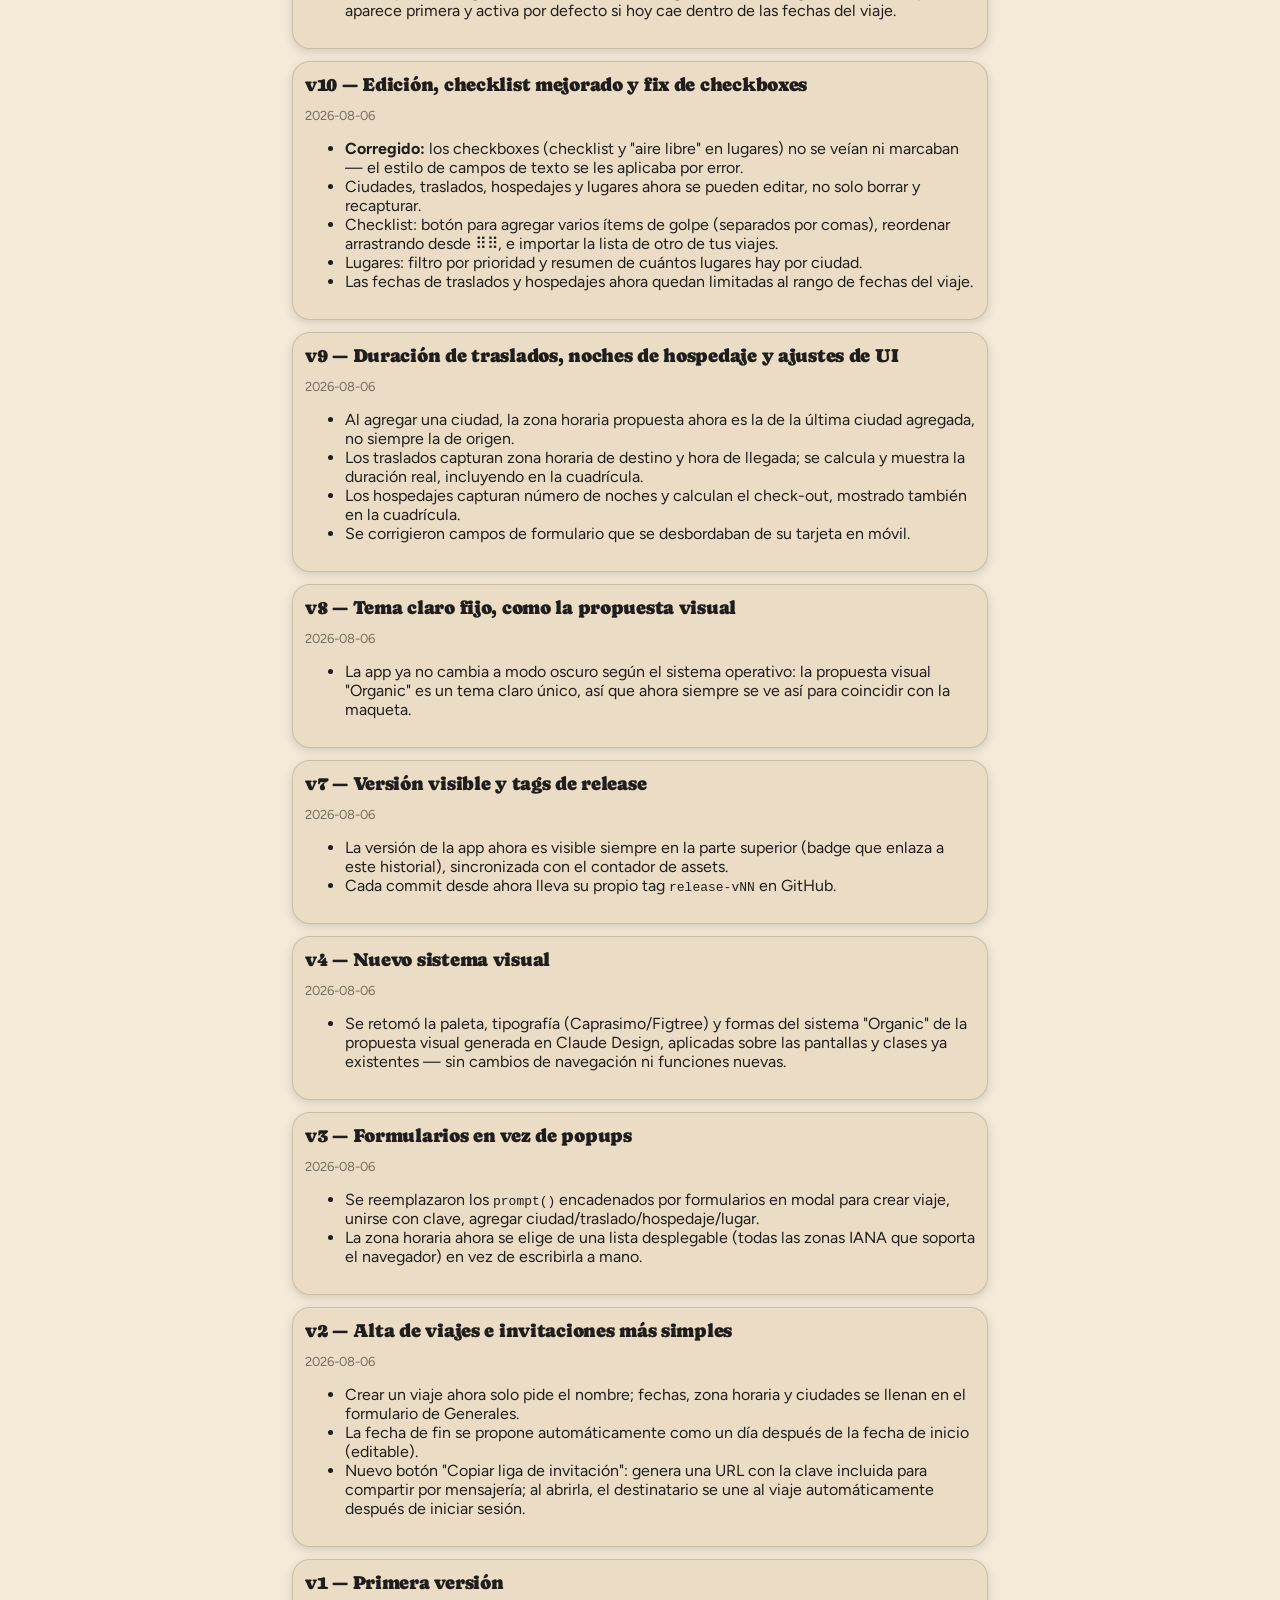
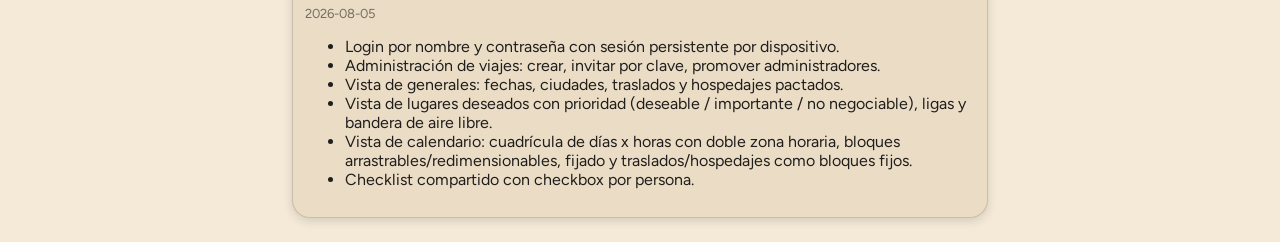
==== commit 024aff5e: "fix: insignias informativas del bloque de lugar, todas abajo-izquierda La insignia de prioridad (‼/!" ====
--- a/historial.html
+++ b/historial.html
@@ -5,14 +5,14 @@
 <meta name="viewport" content="width=device-width, initial-scale=1">
 <meta name="theme-color" content="#c67139" media="(prefers-color-scheme: light)">
 <meta name="theme-color" content="#1c1815" media="(prefers-color-scheme: dark)">
-<script src="js/tema.js?v=55"></script>
+<script src="js/tema.js?v=56"></script>
 <title>Historial de cambios — Planeador Familiar</title>
 <link rel="manifest" href="manifest.json">
 <link rel="icon" type="image/png" sizes="16x16" href="icons/favicon-16.png">
 <link rel="icon" type="image/png" sizes="32x32" href="icons/favicon-32.png">
 <link rel="icon" type="image/png" sizes="48x48" href="icons/favicon-48.png">
 <link rel="apple-touch-icon" href="icons/apple-touch-icon.png">
-<link rel="stylesheet" href="css/estilos.css?v=55">
+<link rel="stylesheet" href="css/estilos.css?v=56">
 </head>
 <body>
   <div class="contenedor">
@@ -416,7 +416,7 @@
       </ul>
     </div>
   </div>
-  <script src="js/app-version.js?v=55"></script>
-  <script src="js/version.js?v=55"></script>
+  <script src="js/app-version.js?v=56"></script>
+  <script src="js/version.js?v=56"></script>
 </body>
 </html>
--- a/css/estilos.css
+++ b/css/estilos.css
@@ -539,17 +539,17 @@
 .cal-bloque .resize::before {
   content: ""; position: absolute; top: -15px; bottom: -15px; left: 0; right: 0;
 }
-/* Insignias puramente informativas (prioridad arriba-izquierda, aire libre
-   abajo-izquierda) — pointer-events:none para que nunca intercepten el tap
-   (abre el modal de info) ni el arrastre; solo son visuales, a diferencia
-   de accion-fijar/accion-quitar/accion-liga que sí son botones. */
-.cal-bloque .badge-prioridad {
-  position: absolute; top: 1px; left: 4px; font-size: 13px; font-weight: 800;
-  line-height: 1; opacity: 0.95; pointer-events: none;
-}
-.cal-bloque .badge-aire {
-  position: absolute; bottom: 3px; left: 4px; opacity: 0.9; pointer-events: none;
-}
+/* Insignias puramente informativas (prioridad, aire libre) juntas en la
+   esquina inferior izquierda — pointer-events:none en el contenedor para
+   que nunca intercepten el tap (abre el modal de info) ni el arrastre;
+   solo son visuales, a diferencia de accion-fijar/accion-quitar/accion-liga
+   que sí son botones. */
+.cal-bloque .badges-inferior {
+  position: absolute; bottom: 3px; left: 4px; display: flex; align-items: center;
+  gap: 4px; pointer-events: none;
+}
+.cal-bloque .badge-prioridad { font-size: 13px; font-weight: 800; line-height: 1; opacity: 0.95; }
+.cal-bloque .badge-aire { display: flex; opacity: 0.9; }
 .cal-bloque.cat-deseable { border-color: rgba(255,242,235,0.5); }
 .cal-bloque.cat-importante { border-color: #fff2eb; }
 .cal-bloque.cat-no_negociable { border-color: #fff2eb; border-width: 3px; }
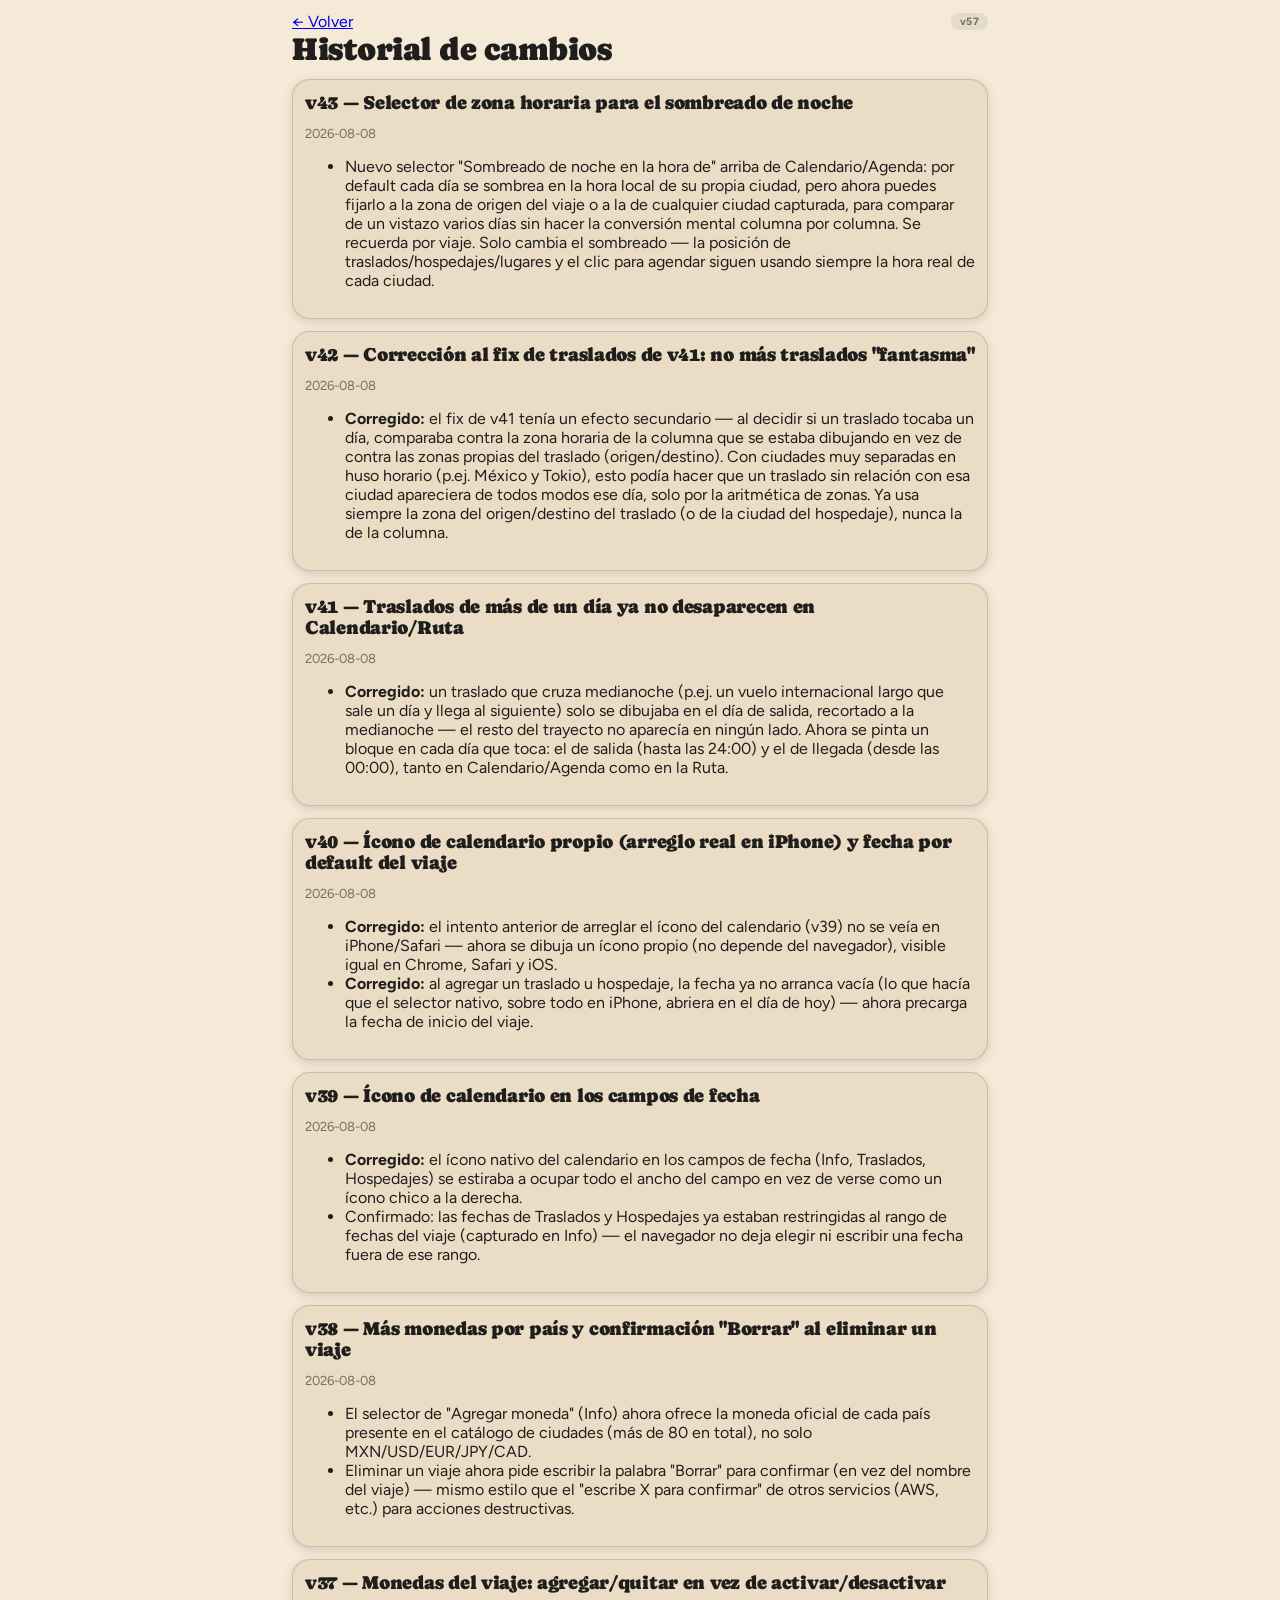
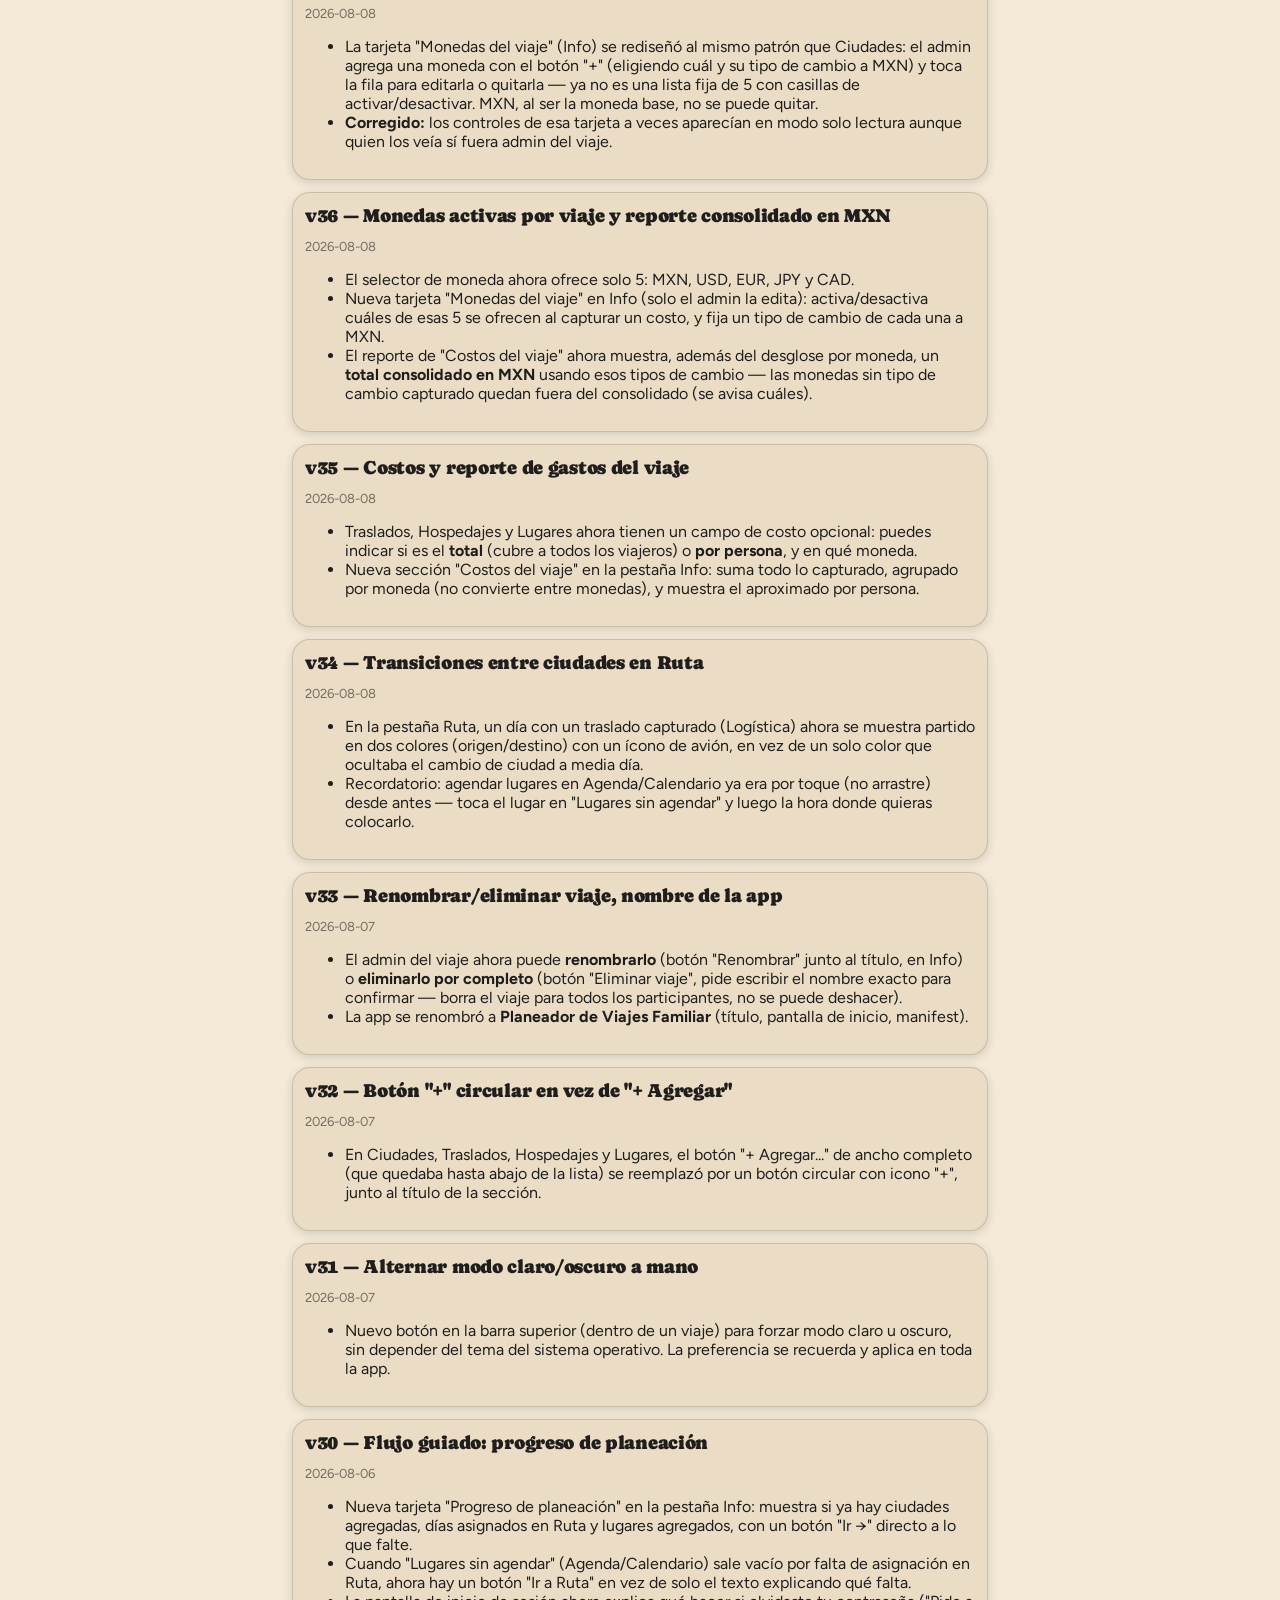
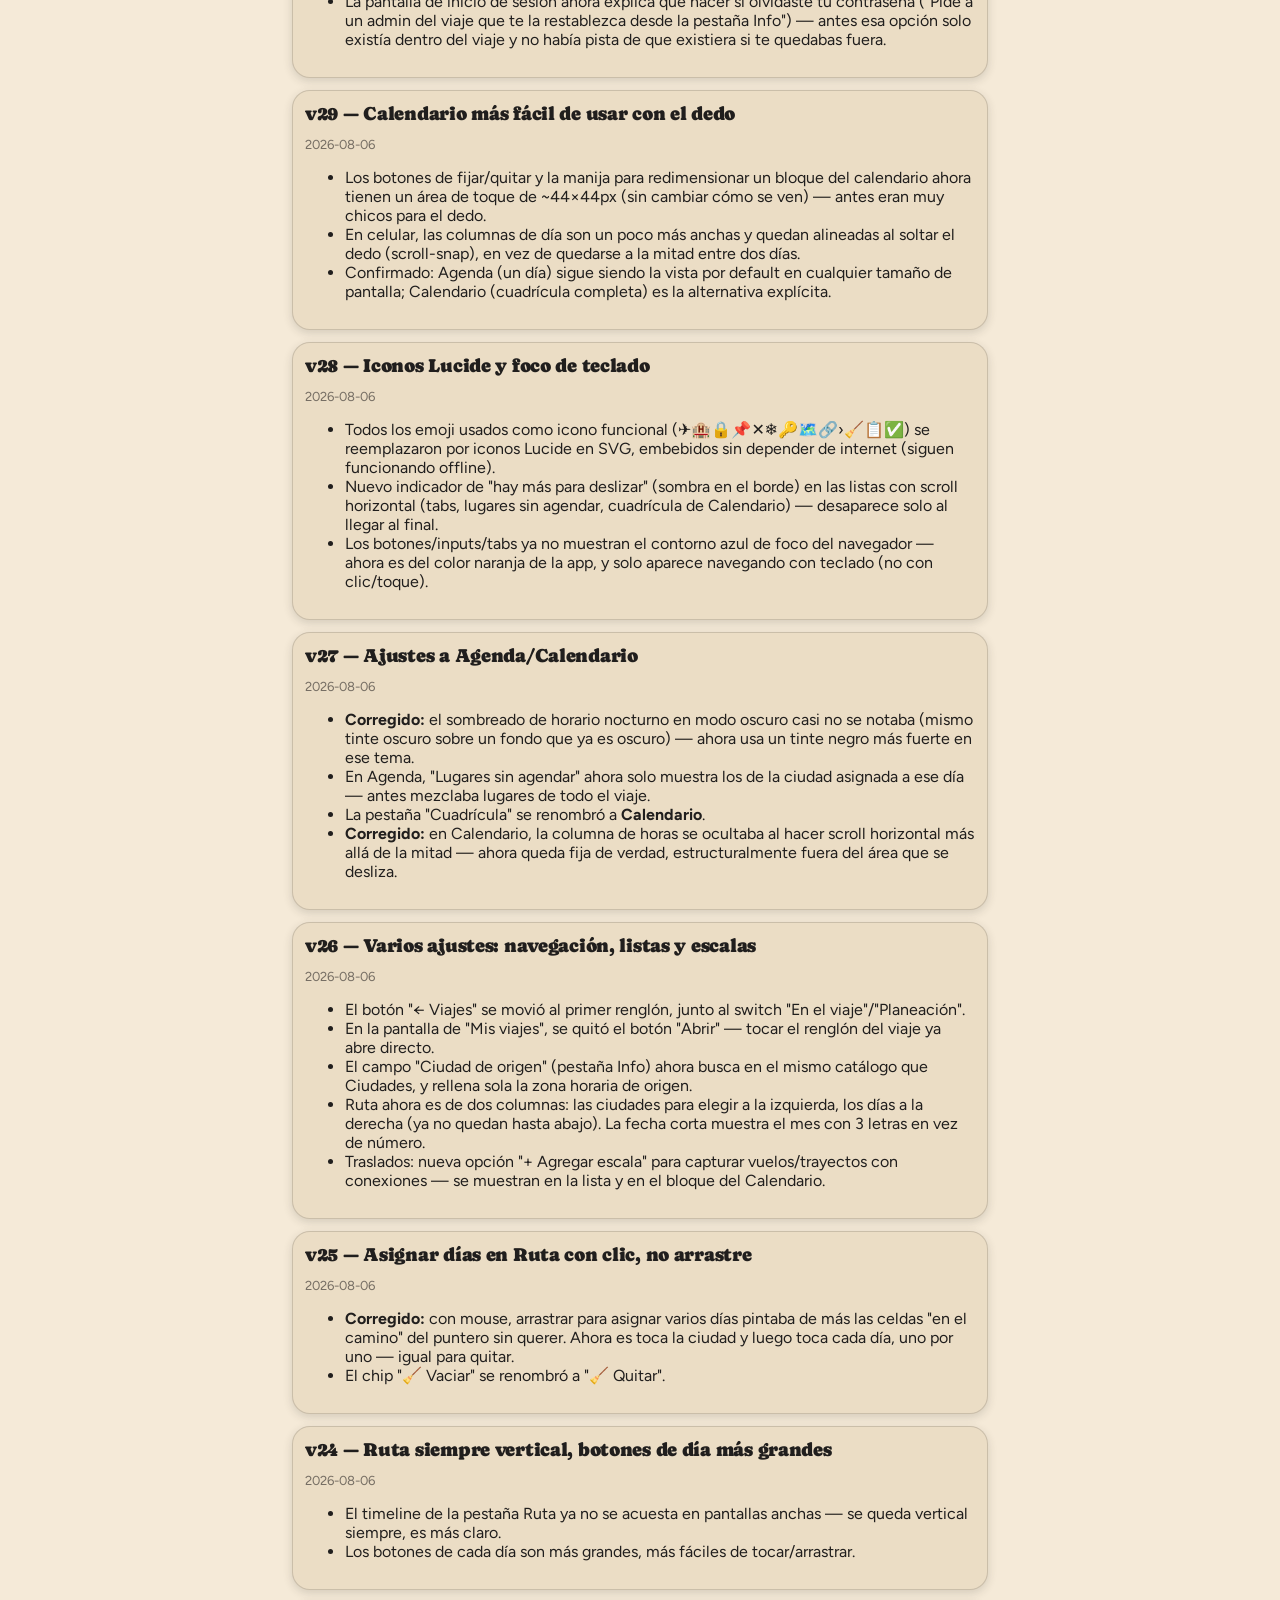
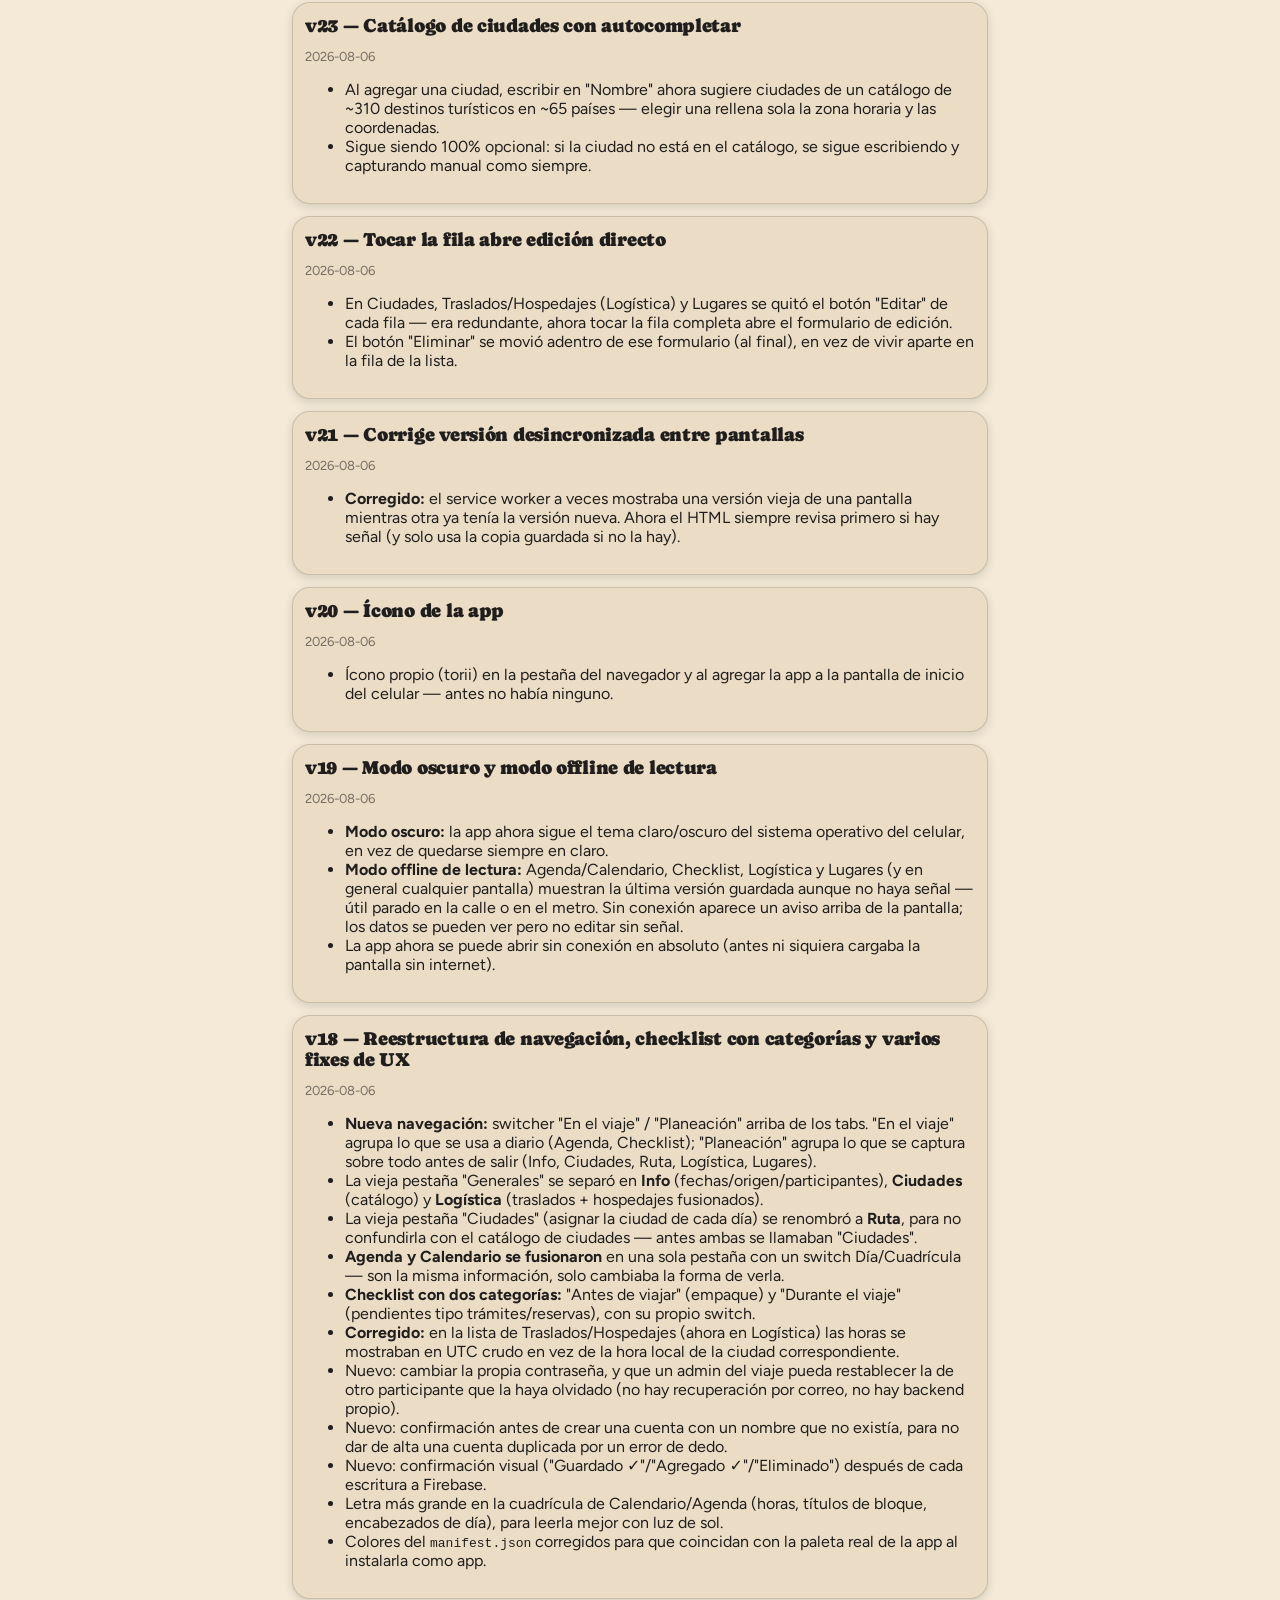
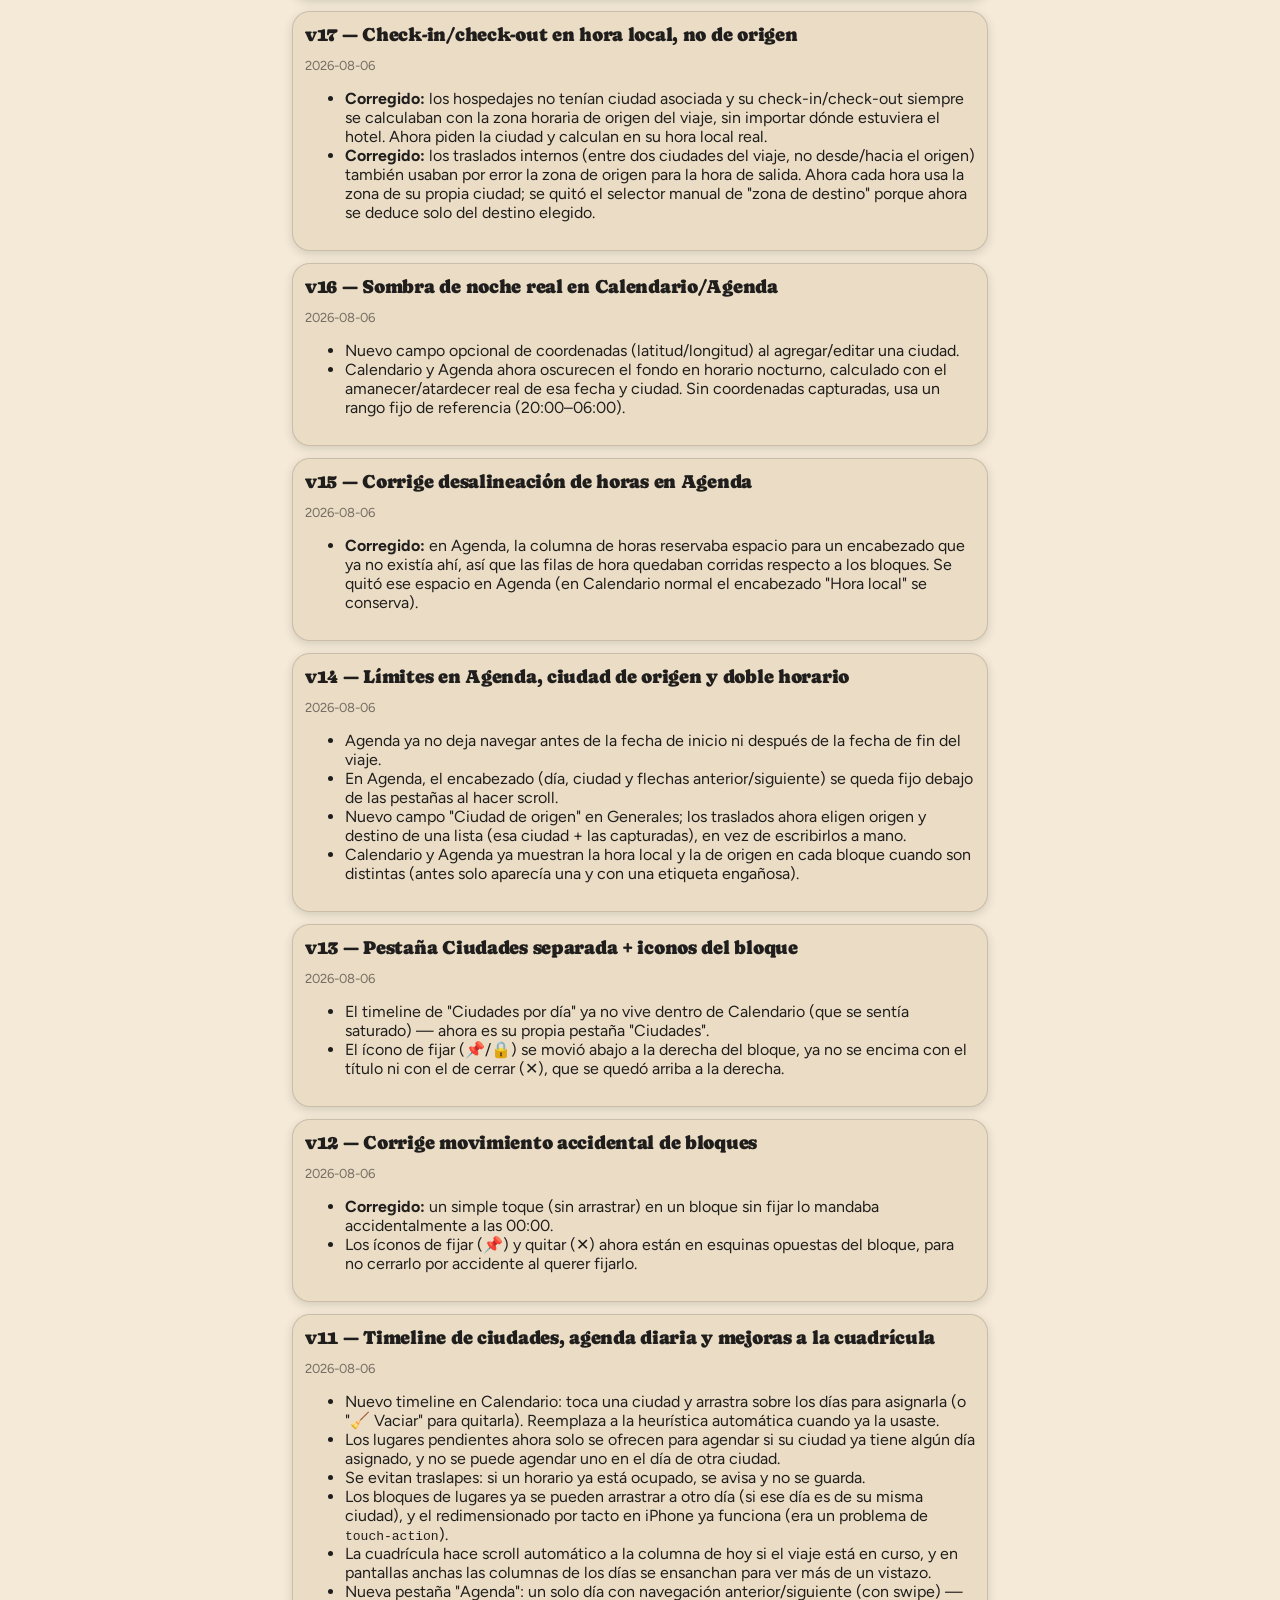
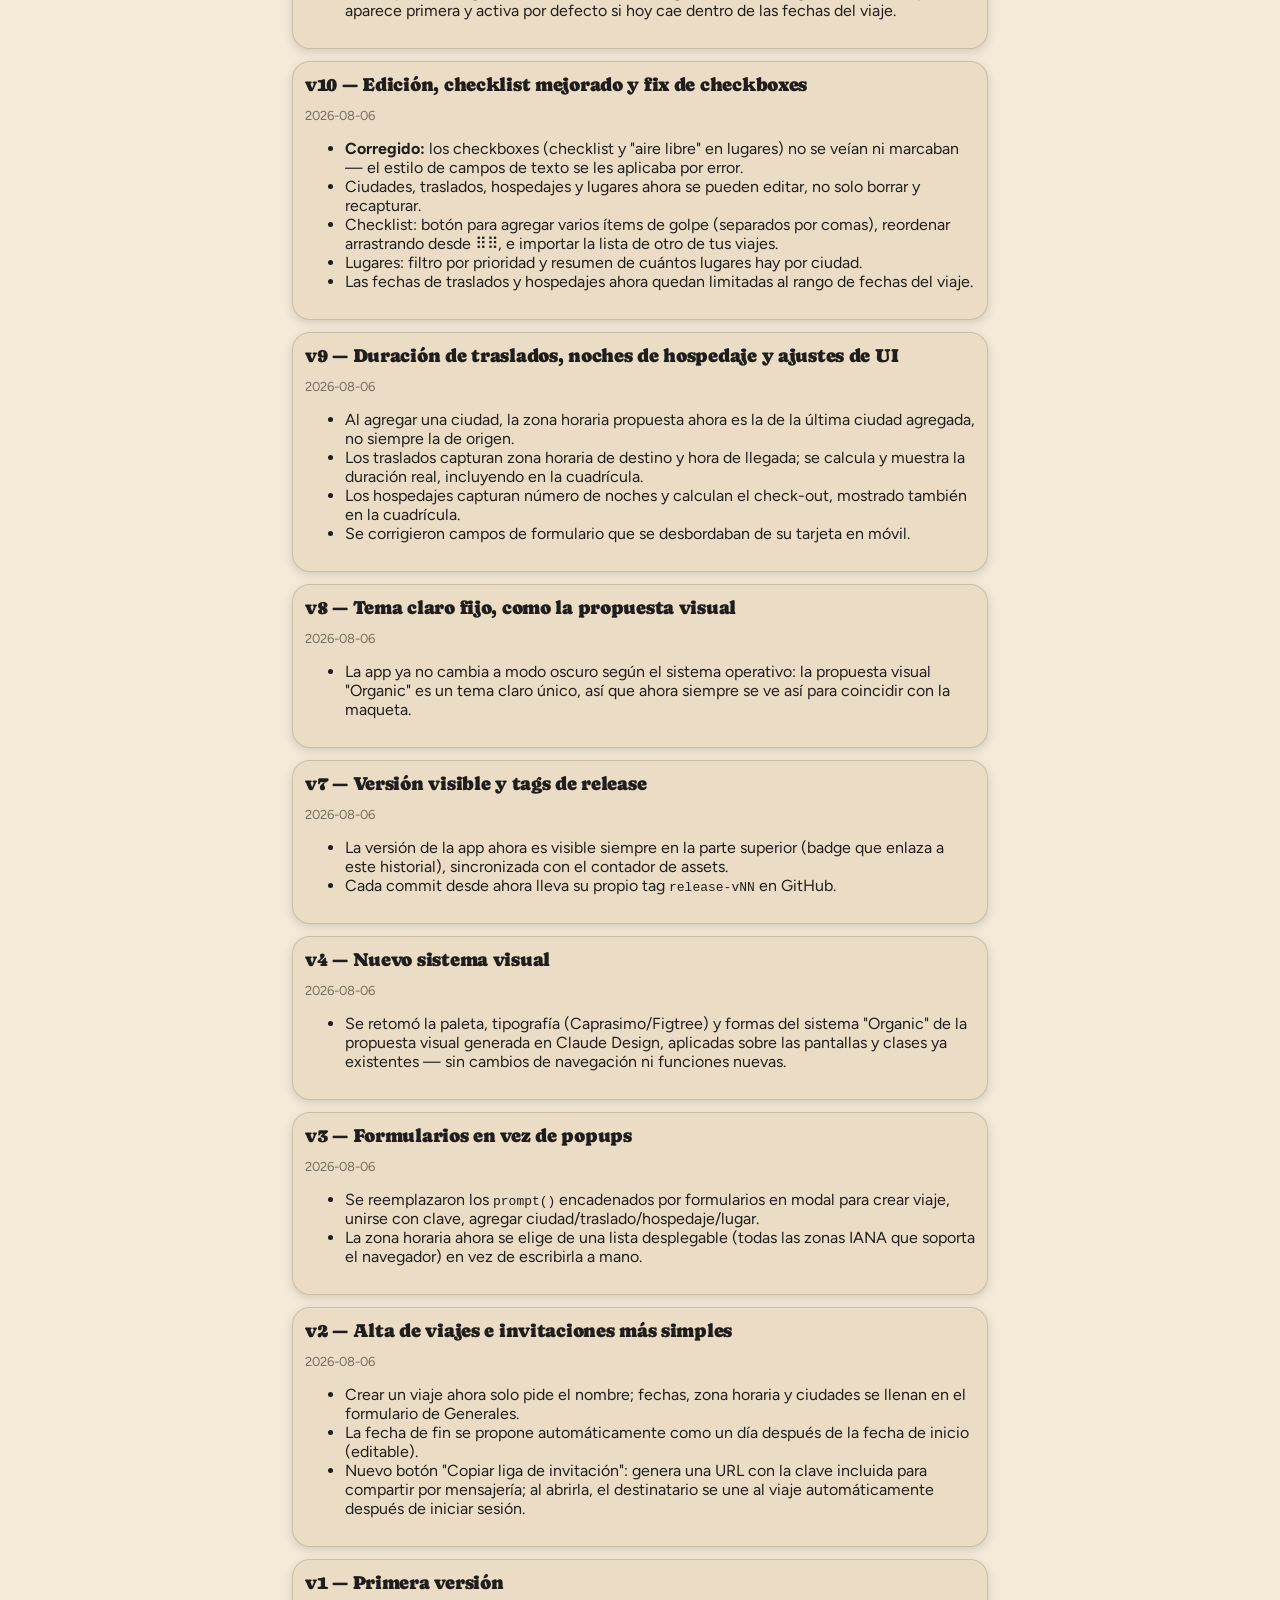
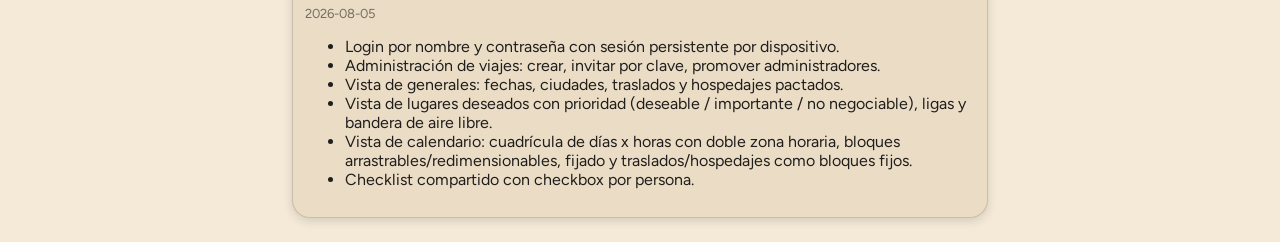
==== commit 801a1ae7: "feat: agregar lugar directo desde "Lugares sin agendar" (Calendario/Agenda) Botón "+" circular junto" ====
--- a/historial.html
+++ b/historial.html
@@ -5,14 +5,14 @@
 <meta name="viewport" content="width=device-width, initial-scale=1">
 <meta name="theme-color" content="#c67139" media="(prefers-color-scheme: light)">
 <meta name="theme-color" content="#1c1815" media="(prefers-color-scheme: dark)">
-<script src="js/tema.js?v=56"></script>
+<script src="js/tema.js?v=57"></script>
 <title>Historial de cambios — Planeador Familiar</title>
 <link rel="manifest" href="manifest.json">
 <link rel="icon" type="image/png" sizes="16x16" href="icons/favicon-16.png">
 <link rel="icon" type="image/png" sizes="32x32" href="icons/favicon-32.png">
 <link rel="icon" type="image/png" sizes="48x48" href="icons/favicon-48.png">
 <link rel="apple-touch-icon" href="icons/apple-touch-icon.png">
-<link rel="stylesheet" href="css/estilos.css?v=56">
+<link rel="stylesheet" href="css/estilos.css?v=57">
 </head>
 <body>
   <div class="contenedor">
@@ -416,7 +416,7 @@
       </ul>
     </div>
   </div>
-  <script src="js/app-version.js?v=56"></script>
-  <script src="js/version.js?v=56"></script>
+  <script src="js/app-version.js?v=57"></script>
+  <script src="js/version.js?v=57"></script>
 </body>
 </html>
